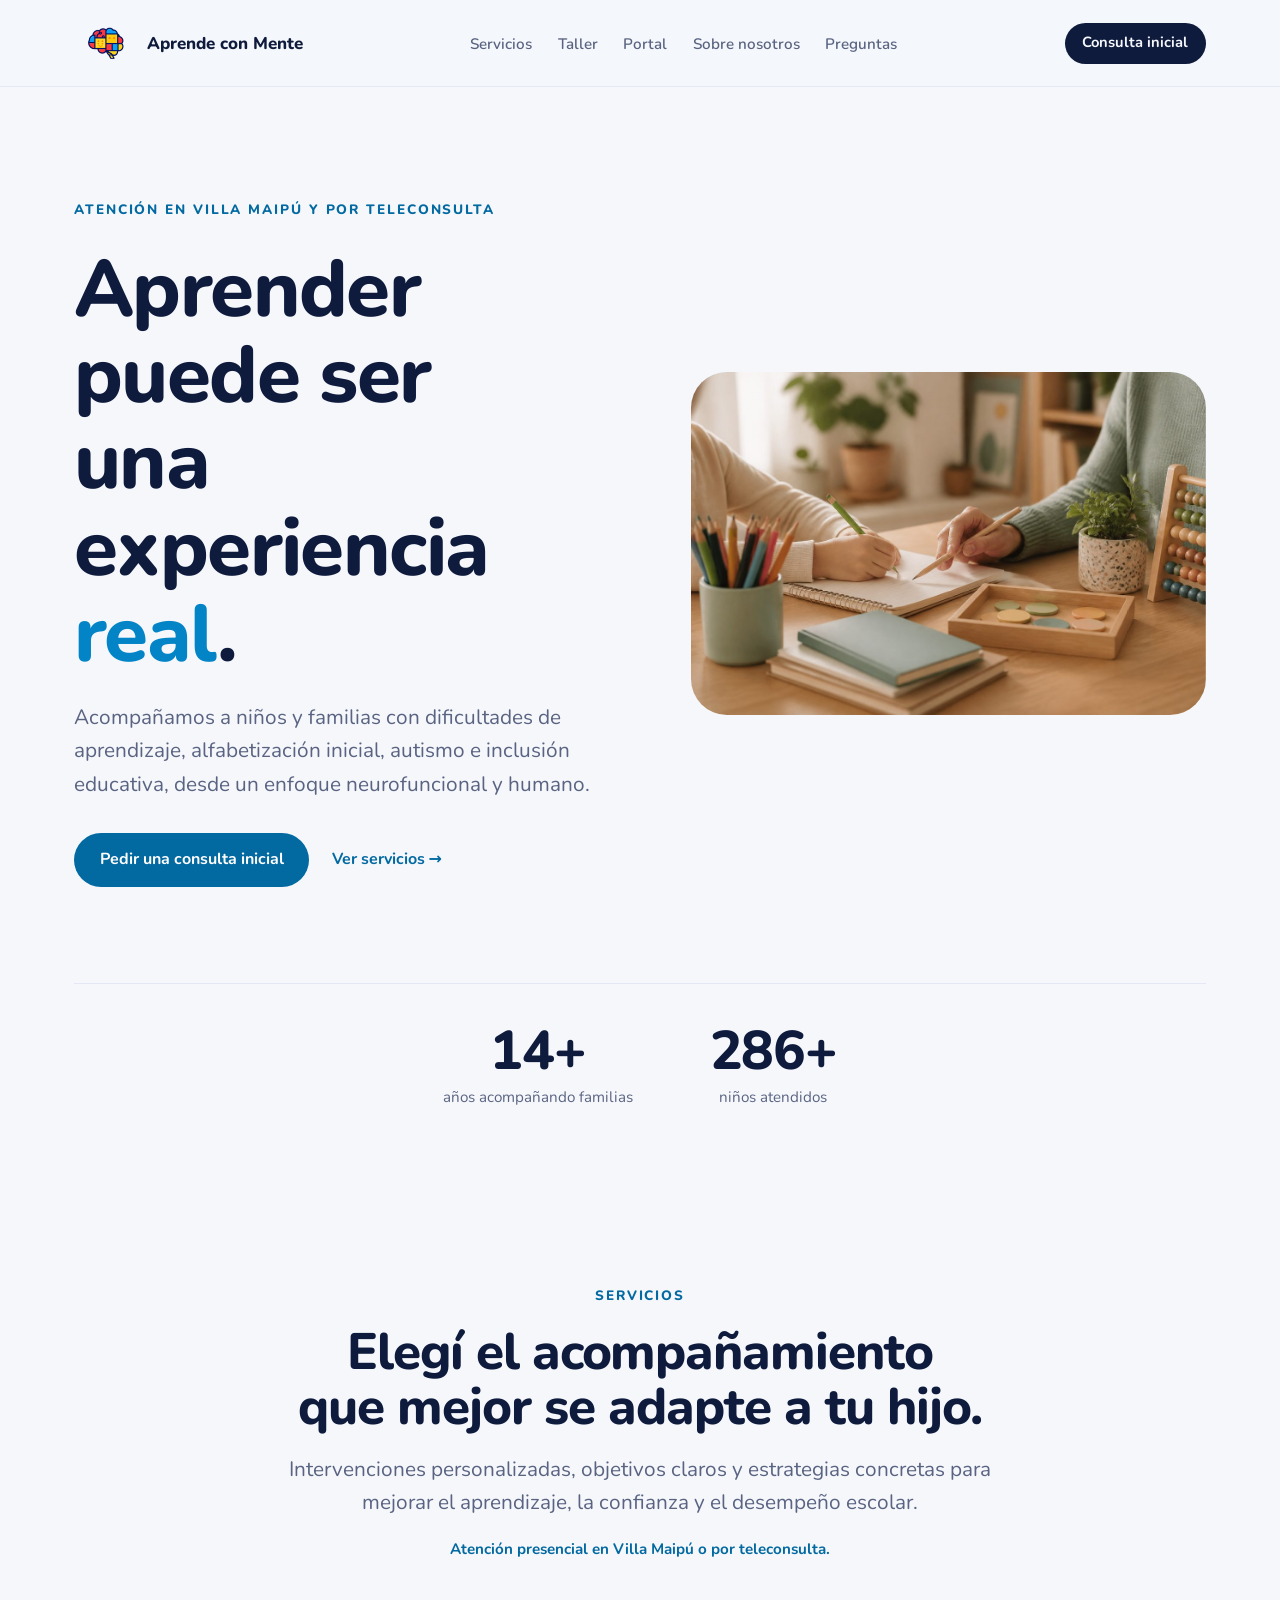
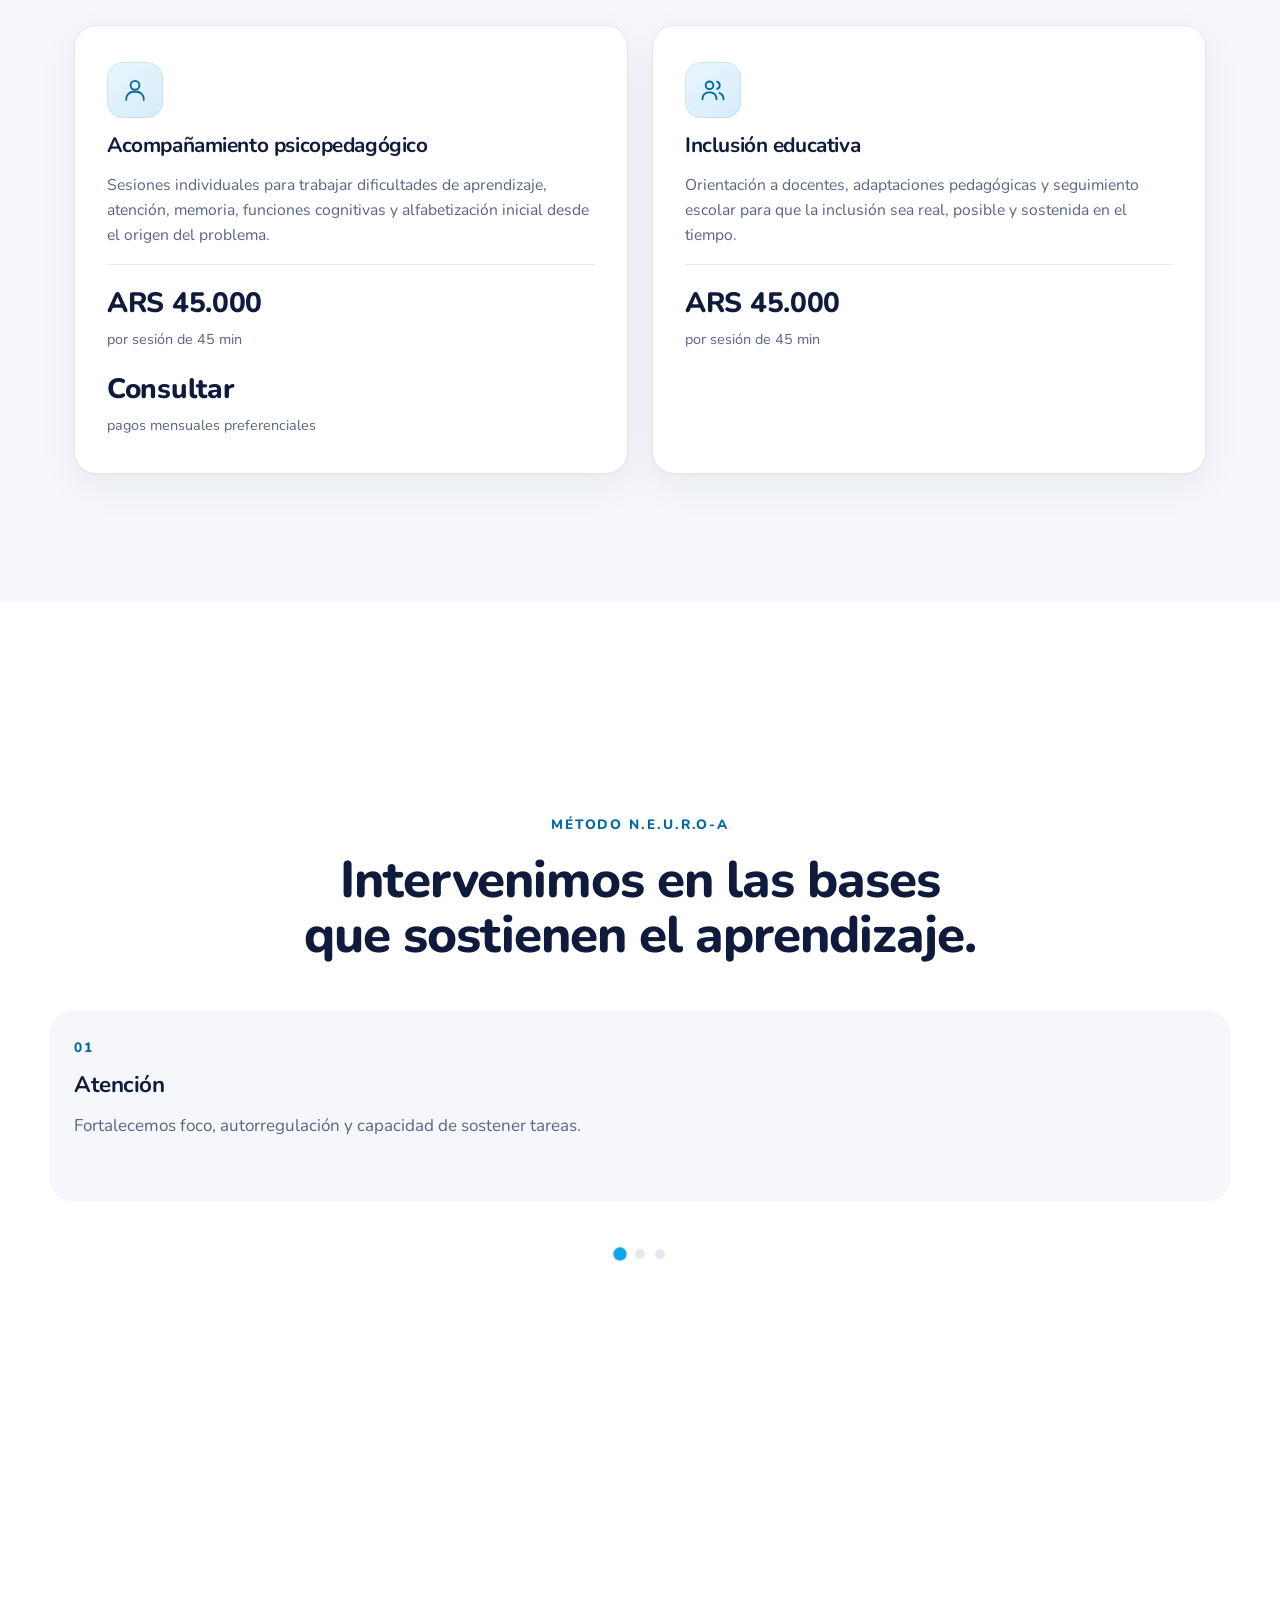
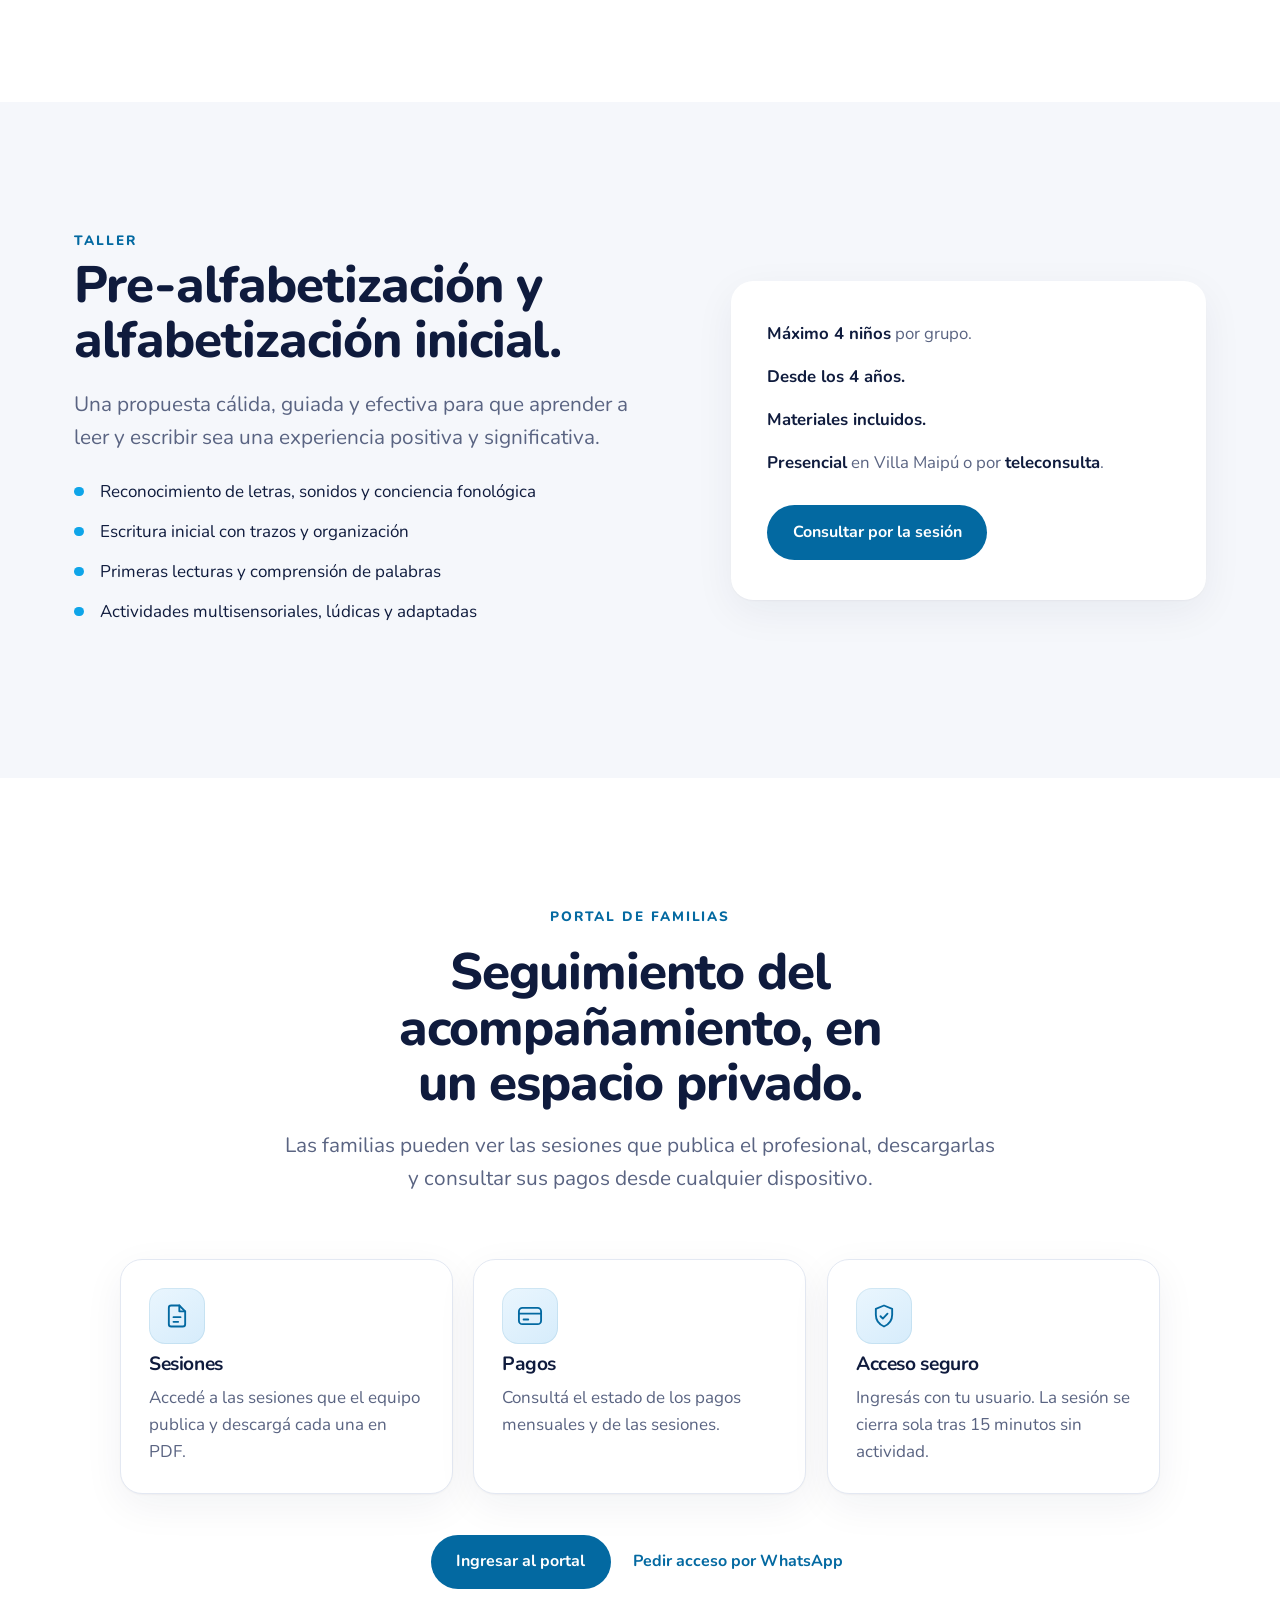
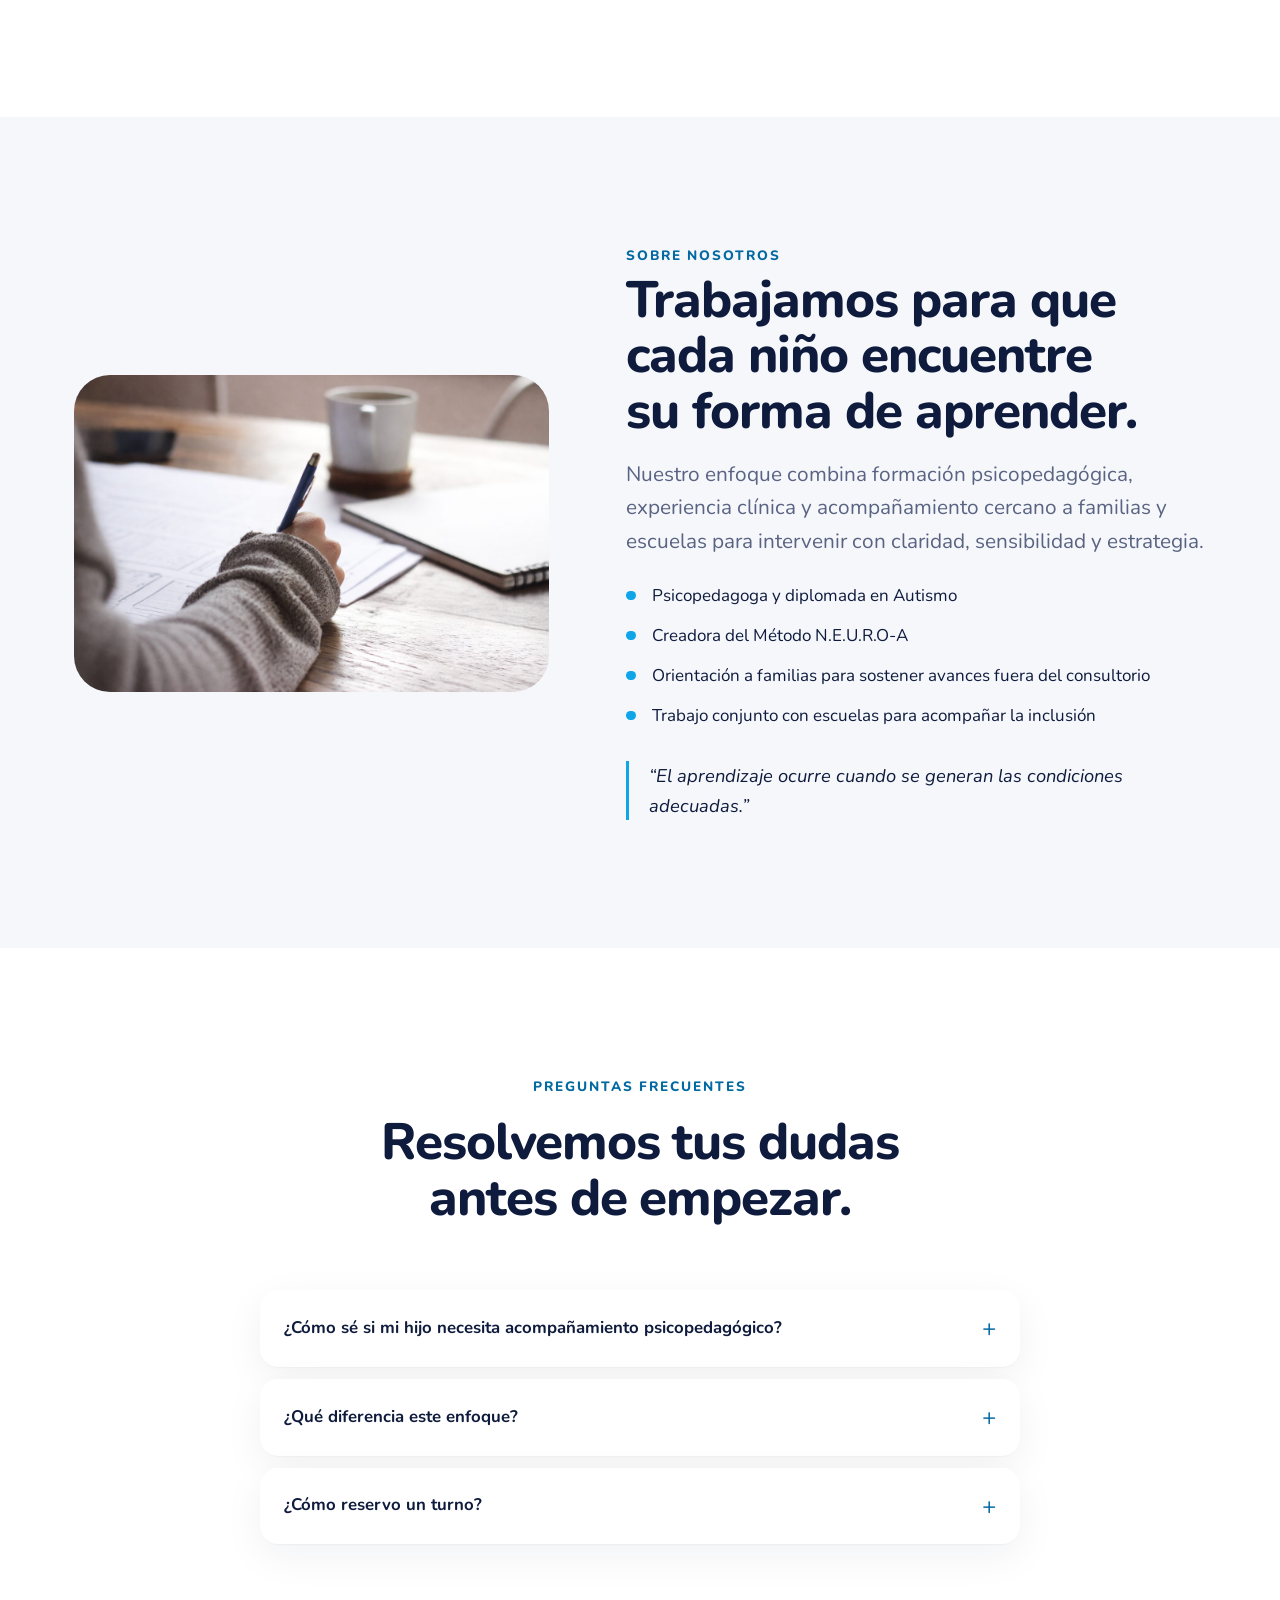
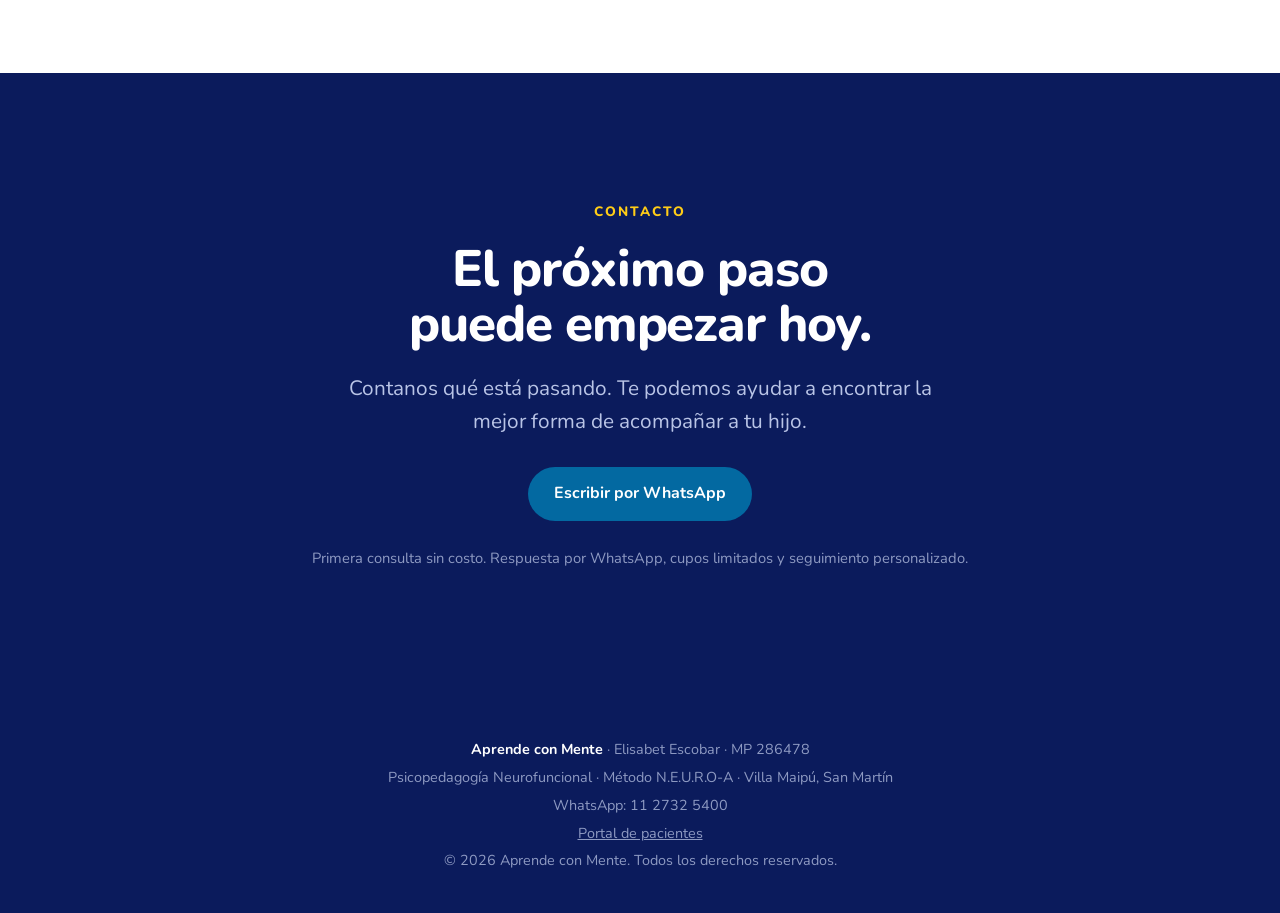
==== index.html @ ffbb5a0f "Usa imágenes optimizadas" ====
<!doctype html>
<html lang="es">
<head>
  <meta charset="utf-8">
  <meta name="viewport" content="width=device-width, initial-scale=1">
  <title>Aprende con Mente | Psicopedagogía Neurofuncional en San Martín</title>
  <meta name="description" content="Acompañamiento psicopedagógico para niños y familias: aprendizaje, alfabetización inicial, autismo e inclusión educativa. Villa Maipú, San Martín.">
  <meta name="theme-color" content="#F5F7FB">
  <meta property="og:type" content="website">
  <meta property="og:title" content="Aprende con Mente | Psicopedagogía Neurofuncional">
  <meta property="og:description" content="Acompañamos a niños y familias con dificultades de aprendizaje, alfabetización inicial, autismo e inclusión educativa. Villa Maipú, San Martín.">
  <meta property="og:locale" content="es_AR">
  <script type="application/ld+json">
  {
    "@context": "https://schema.org",
    "@type": "ProfessionalService",
    "name": "Aprende con Mente",
    "description": "Psicopedagogía neurofuncional: acompañamiento en aprendizaje, alfabetización inicial, autismo e inclusión educativa.",
    "telephone": "+54 11 2732 5400",
    "address": { "@type": "PostalAddress", "addressLocality": "Villa Maipú", "addressRegion": "San Martín", "addressCountry": "AR" },
    "areaServed": "San Martín, Buenos Aires",
    "availableLanguage": "es"
  }
  </script>
  <link rel="preconnect" href="https://fonts.googleapis.com">
  <link rel="preconnect" href="https://fonts.gstatic.com" crossorigin>
  <link rel="stylesheet" href="https://fonts.googleapis.com/css2?family=Nunito:wght@400;600;700;800&display=swap">
  <script>document.documentElement.classList.add("js");</script>
  <link rel="stylesheet" href="assets/styles.css">
</head>
<body>

  <a class="skip-link" href="#contenido">Ir al contenido</a>

  <header class="site-header" id="cabecera">
    <nav class="nav" aria-label="Principal">
      <a class="brand" href="#inicio">
        <img src="images/logo.png" alt="" width="32" height="32">
        <span>Aprende con Mente</span>
      </a>
      <button class="menu-toggle" type="button" aria-expanded="false" aria-controls="menu-principal"><span class="sr-only">Abrir menú</span><span class="bars" aria-hidden="true"></span></button>
      <ul class="nav-links" id="menu-principal">
        <li><a href="#servicios">Servicios</a></li>
        <li><a href="#taller">Taller</a></li>
        <li><a href="#portal">Portal</a></li>
        <li><a href="#sobre-nosotros">Sobre nosotros</a></li>
        <li><a href="#preguntas">Preguntas</a></li>
      </ul>
      <a class="btn btn-small" href="https://wa.me/5491127325400?text=Hola%20Elisabet%2C%20quiero%20reservar%20una%20consulta%20inicial">Consulta inicial</a>
    </nav>
  </header>

  <main id="contenido">

    <!-- 1. Inicio -->
    <section id="inicio" class="chapter chapter-hero">
      <div class="hero-inner reveal">
        <p class="eyebrow">Atención en Villa Maipú y por teleconsulta</p>
        <h1><span class="w">Aprender</span> <span class="w">puede</span> <span class="w">ser</span><br><span class="w">una</span> <span class="w">experiencia</span> <span class="w accent">real</span>.</h1>
        <p class="lead">Acompañamos a niños y familias con dificultades de aprendizaje, alfabetización inicial, autismo e inclusión educativa, desde un enfoque neurofuncional y humano.</p>
        <div class="actions">
          <a class="btn btn-primary" href="https://wa.me/5491127325400?text=Hola%20Elisabet%2C%20quiero%20reservar%20una%20consulta%20inicial">Pedir una consulta inicial</a>
          <a class="btn btn-link" href="#servicios">Ver servicios →</a>
        </div>
      </div>
      <figure class="hero-figure reveal" data-parallax="0.08">
        <img src="images/hero-aprendizaje-profesional.jpg" alt="Elisabet Escobar, psicopedagoga neurofuncional" width="640" height="640">
      </figure>
      <ul class="stats reveal" aria-label="Experiencia">
        <li><strong data-count="15" data-suffix="+">15+</strong><span>años acompañando familias</span></li>
        <li><strong data-count="300" data-suffix="+">300+</strong><span>niños atendidos</span></li>
      </ul>
    </section>

    <!-- 2. Servicios -->
    <section id="servicios" class="chapter">
      <header class="chapter-head reveal">
        <p class="eyebrow">Servicios</p>
        <h2>Elegí el acompañamiento que mejor se adapte a tu hijo.</h2>
        <p class="lead">Intervenciones personalizadas, objetivos claros y estrategias concretas para mejorar el aprendizaje, la confianza y el desempeño escolar.</p>
        <p class="modalidad">Atención presencial en Villa Maipú o por teleconsulta.</p>
      </header>
      <div id="lista-servicios" class="services" aria-live="polite">
        <!-- Se completa desde assets/pricing.json -->
      </div>
    </section>

    <!-- 3. Método: tres capítulos -->
    <section id="metodo" class="metodo">
      <div class="metodo-track">
      <div class="metodo-sticky">
      <header class="chapter-head reveal">
        <p class="eyebrow">Método N.E.U.R.O-A</p>
        <h2>Intervenimos en las bases que sostienen el aprendizaje.</h2>
      </header>
      <div class="pillars">
        <article class="pillar">
          <span class="pillar-num">01</span>
          <h3>Atención</h3>
          <p>Fortalecemos foco, autorregulación y capacidad de sostener tareas.</p>
        </article>
        <article class="pillar">
          <span class="pillar-num">02</span>
          <h3>Memoria</h3>
          <p>Trabajamos retención, evocación y estrategias para aprender mejor.</p>
        </article>
        <article class="pillar">
          <span class="pillar-num">03</span>
          <h3>Funciones del aprendizaje</h3>
          <p>Intervenimos en las bases cognitivas que sostienen avances duraderos.</p>
        </article>
      </div>
        <div class="metodo-dots" aria-hidden="true"><span></span><span></span><span></span></div>
      </div>
      </div>
    </section>

    <!-- 4. Taller -->
    <section id="taller" class="chapter">
      <div class="split">
        <div class="reveal">
          <p class="eyebrow">Taller</p>
          <h2>Pre-alfabetización y alfabetización inicial.</h2>
          <p class="lead">Una propuesta cálida, guiada y efectiva para que aprender a leer y escribir sea una experiencia positiva y significativa.</p>
          <ul class="checklist">
            <li>Reconocimiento de letras, sonidos y conciencia fonológica</li>
            <li>Escritura inicial con trazos y organización</li>
            <li>Primeras lecturas y comprensión de palabras</li>
            <li>Actividades multisensoriales, lúdicas y adaptadas</li>
          </ul>
        </div>
        <aside class="facts reveal" aria-label="Datos del taller">
          <p><strong>Máximo 4 niños</strong> por grupo.</p>
          <p><strong>Desde los 4 años.</strong></p>
          <p><strong>Materiales incluidos.</strong></p>
          <p><strong>Presencial</strong> en Villa Maipú o por <strong>teleconsulta</strong>.</p>
          <a class="btn btn-primary" href="https://wa.me/5491127325400?text=Hola%20Elisabet%2C%20quiero%20informaci%C3%B3n%20sobre%20el%20taller%20de%20alfabetizaci%C3%B3n">Consultar por la sesión</a>
        </aside>
      </div>
    </section>

    <!-- 4b. Portal de familias -->
    <section id="portal" class="chapter chapter-tinted">
      <header class="chapter-head reveal">
        <p class="eyebrow">Portal de familias</p>
        <h2>Seguimiento del acompañamiento, en un espacio privado.</h2>
        <p class="lead">Las familias pueden ver las sesiones que publica el profesional, descargarlas y consultar sus pagos desde cualquier dispositivo.</p>
      </header>
      <div class="portal-grid">
        <article class="portal-card reveal">
          <span class="icon-tile" aria-hidden="true"><svg viewBox="0 0 24 24" fill="none" stroke="currentColor" stroke-width="1.6" stroke-linecap="round" stroke-linejoin="round"><path d="M14 3H7a2 2 0 0 0-2 2v14a2 2 0 0 0 2 2h10a2 2 0 0 0 2-2V8z"/><path d="M14 3v5h5"/><path d="M9 13h6M9 17h4"/></svg></span>
          <h3>Sesiones</h3>
          <p>Accedé a las sesiones que el equipo publica y descargá cada una en PDF.</p>
        </article>
        <article class="portal-card reveal">
          <span class="icon-tile" aria-hidden="true"><svg viewBox="0 0 24 24" fill="none" stroke="currentColor" stroke-width="1.6" stroke-linecap="round" stroke-linejoin="round"><rect x="2.5" y="5" width="19" height="14" rx="3"/><path d="M2.5 10h19"/><path d="M6.5 15h4"/></svg></span>
          <h3>Pagos</h3>
          <p>Consultá el estado de los pagos mensuales y de las sesiones.</p>
        </article>
        <article class="portal-card reveal">
          <span class="icon-tile" aria-hidden="true"><svg viewBox="0 0 24 24" fill="none" stroke="currentColor" stroke-width="1.6" stroke-linecap="round" stroke-linejoin="round"><path d="M12 3l7 2.8V11c0 4.6-3 8.3-7 10-4-1.7-7-5.4-7-10V5.8z"/><path d="M9 12.2l2 2 4-4.2"/></svg></span>
          <h3>Acceso seguro</h3>
          <p>Ingresás con tu usuario. La sesión se cierra sola tras 15 minutos sin actividad.</p>
        </article>
      </div>
      <div class="portal-actions reveal">
        <a class="btn btn-primary" href="https://portalsgt.com.ar" target="_blank" rel="noopener">Ingresar al portal</a>
        <a class="btn btn-link" href="https://wa.me/5491127325400?text=Hola%20Elisabet%2C%20quiero%20pedir%20acceso%20al%20portal">Pedir acceso por WhatsApp</a>
      </div>
    </section>

    <!-- 5. Sobre mí -->
    <section id="sobre-nosotros" class="chapter">
      <div class="split split-reverse">
        <figure class="reveal">
          <img src="images/manoconlapiz.jpg" alt="Manos de niño escribiendo con lápiz" width="640" height="640" loading="lazy">
        </figure>
        <div class="reveal">
          <p class="eyebrow">Sobre nosotros</p>
          <h2>Trabajamos para que cada niño encuentre su forma de aprender.</h2>
          <p class="lead">Nuestro enfoque combina formación psicopedagógica, experiencia clínica y acompañamiento cercano a familias y escuelas para intervenir con claridad, sensibilidad y estrategia.</p>
          <ul class="checklist">
            <li>Psicopedagoga y diplomada en Autismo</li>
            <li>Creadora del Método N.E.U.R.O-A</li>
            <li>Orientación a familias para sostener avances fuera del consultorio</li>
            <li>Trabajo conjunto con escuelas para acompañar la inclusión</li>
          </ul>
          <blockquote>“El aprendizaje ocurre cuando se generan las condiciones adecuadas.”</blockquote>
        </div>
      </div>
    </section>

    <!-- 6. Preguntas -->
    <section id="preguntas" class="chapter chapter-tinted">
      <header class="chapter-head reveal">
        <p class="eyebrow">Preguntas frecuentes</p>
        <h2>Resolvemos tus dudas antes de empezar.</h2>
      </header>
      <div class="faq reveal">
        <details>
          <summary>¿Cómo sé si mi hijo necesita acompañamiento psicopedagógico?</summary>
          <p>Si notás frustración, bajo rendimiento, rechazo escolar, dificultades para leer, escribir, concentrarse o sostener consignas, una consulta puede orientarte.</p>
        </details>
        <details>
          <summary>¿Qué diferencia este enfoque?</summary>
          <p>Se interviene sobre las funciones que sostienen el aprendizaje, para lograr avances reales y no solo respuestas momentáneas.</p>
        </details>
        <details>
          <summary>¿Cómo reservo un turno?</summary>
          <p>Escribinos por WhatsApp y te contamos los próximos pasos según disponibilidad.</p>
        </details>
      </div>
    </section>

    <!-- 7. Contacto (sección oscura) -->
    <section id="contacto" class="chapter chapter-dark">
      <div class="contact reveal">
        <p class="eyebrow eyebrow-light">Contacto</p>
        <h2>El próximo paso puede empezar hoy.</h2>
        <p class="lead">Contanos qué está pasando. Te podemos ayudar a encontrar la mejor forma de acompañar a tu hijo.</p>
        <div class="contact-actions">
          <a class="btn btn-primary" href="https://wa.me/5491127325400?text=Hola%20Elisabet%2C%20quiero%20reservar%20una%20consulta%20inicial">Escribir por WhatsApp</a>
        </div>
        <p class="muted-light">Primera consulta sin costo. Respuesta por WhatsApp, cupos limitados y seguimiento personalizado.</p>
      </div>
    </section>

  </main>

  <footer class="site-footer">
    <p><strong>Aprende con Mente</strong> · Elisabet Escobar · MP 286478</p>
    <p>Psicopedagogía Neurofuncional · Método N.E.U.R.O-A · Villa Maipú, San Martín</p>
    <p>WhatsApp: 11 2732 5400</p>
    <p><a href="https://portalsgt.com.ar" target="_blank" rel="noopener">Portal de pacientes</a></p>
    <p>© 2026 Aprende con Mente. Todos los derechos reservados.</p>
  </footer>

  <script src="assets/main.js" defer></script>
</body>
</html>
---- assets/styles.css ----
/* Aprende con Mente
   Base neutra y aire generoso. Los colores del logo aparecen como acentos.
   Movimiento: revelado al hacer scroll, desactivable con reducir movimiento. */

:root {
  /* Base */
  --fondo: #F5F7FB;
  --superficie: #FFFFFF;
  --tinta: #0F1B3D;
  --tinta-suave: #5A6482;
  --linea: #E3E8F2;

  /* Acentos (tomados del logo) */
  --celeste: #0EA5E9;
  --celeste-oscuro: #0369A1;
  --rojo: #FF3B45;
  --amarillo: #FFCC17;
  --marino: #0B1B5C;

  --radio: 22px;
  --sombra: 0 1px 2px rgba(15, 27, 61, .04), 0 12px 40px rgba(15, 27, 61, .06);
  color-scheme: light;
}

@media (prefers-color-scheme: dark) {
  :root:not([data-theme="light"]) {
    --fondo: #0A1230;
    --superficie: #111B3D;
    --tinta: #F3F6FD;
    --tinta-suave: #AEB8D6;
    --linea: #22305C;
    --sombra: none;
    color-scheme: dark;
  }
}

*, *::before, *::after { box-sizing: border-box; }
html { scroll-behavior: smooth; -webkit-text-size-adjust: 100%; }

body {
  margin: 0;
  background: var(--fondo);
  color: var(--tinta);
  font-family: "Nunito", "Segoe UI", system-ui, -apple-system, sans-serif;
  font-size: 17px;
  line-height: 1.6;
  -webkit-font-smoothing: antialiased;
}

img { max-width: 100%; height: auto; display: block; }
h1, h2, h3 { color: var(--tinta); line-height: 1.08; letter-spacing: -.02em; text-wrap: balance; margin: 0; }
h1 { font-size: clamp(2.6rem, 6.5vw, 5rem); font-weight: 800; }
h2 { font-size: clamp(2rem, 4.2vw, 3.2rem); font-weight: 800; }
h3 { font-size: 1.4rem; font-weight: 700; }
p { margin: 0; }
a { color: inherit; }

:focus-visible {
  outline: 3px solid var(--celeste);
  outline-offset: 4px;
  border-radius: 8px;
}

.skip-link {
  position: absolute; left: -999px; top: 0;
  background: var(--amarillo); color: var(--marino);
  padding: .5rem 1rem; z-index: 100;
}
.skip-link:focus { left: 1rem; top: 1rem; }

/* Capítulos: cada sección ocupa su bloque con aire */
.chapter {
  padding: clamp(5rem, 12vw, 8rem) 1.5rem;
  max-width: 1180px;
  margin: 0 auto;
}
.chapter-tinted {
  max-width: none;
  background: var(--superficie);
}
.chapter-tinted > * { max-width: 1180px; margin-left: auto; margin-right: auto; }
.chapter-dark {
  max-width: none;
  background: var(--marino);
  padding: 0;
}

.chapter-head {
  max-width: 760px;
  margin: 0 auto 4rem;
  text-align: center;
  display: flex; flex-direction: column; align-items: center; gap: 1.1rem;
}
.chapter-head .lead { max-width: 60ch; }

.eyebrow {
  font-size: .85rem;
  font-weight: 800;
  letter-spacing: .14em;
  text-transform: uppercase;
  color: var(--celeste-oscuro);
}
.eyebrow-light { color: var(--amarillo); }

.lead {
  font-size: clamp(1.1rem, 1.8vw, 1.3rem);
  color: var(--tinta-suave);
  max-width: 52ch;
}
.accent { color: #0284C7; }
.modalidad { font-size: .95rem; font-weight: 700; color: var(--celeste-oscuro); }

/* Header */
.site-header {
  position: sticky; top: 0; z-index: 50;
  background: color-mix(in srgb, var(--fondo) 82%, transparent);
  backdrop-filter: saturate(180%) blur(16px);
  -webkit-backdrop-filter: saturate(180%) blur(16px);
  border-bottom: 1px solid var(--linea);
}
.nav {
  max-width: 1180px; margin: 0 auto;
  padding: .7rem 1.5rem;
  display: flex; align-items: center; justify-content: space-between; gap: 1.5rem;
}
.brand { display: flex; align-items: center; gap: .55rem; text-decoration: none; font-weight: 800; color: var(--tinta); }
.brand img { width: 64px; height: 64px; flex-shrink: 0; object-fit: contain; }
.nav-links { list-style: none; display: flex; gap: 1.6rem; margin: 0; padding: 0; flex-wrap: wrap; }
.nav-links a { text-decoration: none; font-size: .95rem; font-weight: 600; color: var(--tinta-suave); transition: color .2s ease; }
.nav-links a:hover { color: var(--tinta); }

/* Botones */
.btn {
  display: inline-flex; align-items: center; justify-content: center;
  padding: .9rem 1.6rem;
  border-radius: 999px;
  font-weight: 700; font-size: 1rem;
  text-decoration: none;
  border: 0;
  transition: transform .25s ease, background-color .25s ease, color .25s ease;
  cursor: pointer;
}
.btn:hover { transform: translateY(-2px); }
.btn:active { transform: translateY(0); }
.btn-primary { background: var(--celeste-oscuro); color: #fff; }
.btn-primary:hover { background: #075985; }
.btn-small { padding: .55rem 1.1rem; font-size: .92rem; background: var(--tinta); color: var(--fondo); }
.btn-link { background: none; color: var(--celeste-oscuro); padding: .9rem .4rem; }
.btn-link:hover { color: var(--tinta); }
.btn-outline { background: transparent; color: #fff; border: 1.5px solid rgba(255,255,255,.5); }
.btn-outline:hover { background: rgba(255,255,255,.08); }

/* Hero */
.chapter-hero {
  display: grid;
  grid-template-columns: 1.05fr .95fr;
  gap: 3rem;
  align-items: center;
  padding-top: clamp(4rem, 9vw, 7rem);
  padding-bottom: 3rem;
}
.hero-inner { display: flex; flex-direction: column; gap: 1.4rem; }
.hero-inner h1 { margin-top: .2rem; }
.hero-inner .lead { max-width: 46ch; }
.actions { display: flex; flex-wrap: wrap; gap: 1rem; align-items: center; margin-top: .6rem; }
.hero-figure {
  margin: 0;
  border-radius: 36px;
  overflow: hidden;
  background: linear-gradient(160deg, #E6F4FD, #FFFFFF);
}
.hero-figure img { width: 100%; height: auto; will-change: transform; }

.stats {
  grid-column: 1 / -1;
  list-style: none;
  display: flex; justify-content: center; gap: clamp(2rem, 6vw, 5rem);
  margin: 3rem 0 0; padding: 2.5rem 0 0;
  border-top: 1px solid var(--linea);
  flex-wrap: wrap;
}
.stats li { display: flex; flex-direction: column; align-items: center; text-align: center; }
.stats strong { font-size: clamp(2.4rem, 5vw, 3.4rem); font-weight: 800; color: var(--tinta); line-height: 1; letter-spacing: -.02em; }
.stats span { color: var(--tinta-suave); font-size: .95rem; margin-top: .4rem; }

/* Servicios */
.services {
  display: grid;
  grid-template-columns: repeat(auto-fit, minmax(290px, 1fr));
  gap: 1.5rem;
}
.card {
  background: var(--superficie);
  border-radius: var(--radio);
  box-shadow: var(--sombra);
  padding: 2.25rem 2rem;
  display: flex; flex-direction: column; gap: 1rem;
  transition: transform .4s ease, box-shadow .4s ease;
}
.card:hover { transform: translateY(-4px); }
.card-icon { font-size: 2rem; line-height: 1; }
.card h3 { font-size: 1.3rem; }
.card > p { color: var(--tinta-suave); font-size: .98rem; }
.price { display: flex; flex-direction: column; gap: .15rem; padding-top: 1rem; border-top: 1px solid var(--linea); }
.price-main { font-size: 1.75rem; font-weight: 800; color: var(--tinta); letter-spacing: -.01em; }
.price-detail { font-size: .9rem; color: var(--tinta-suave); }
.price-plan { border-top: none; padding-top: 0; }
.card-highlight { background: linear-gradient(180deg, #EAF6FE 0%, var(--superficie) 60%); }
.badge {
  align-self: flex-start;
  background: var(--amarillo);
  color: var(--marino);
  border-radius: 999px;
  padding: .15rem .75rem;
  font-size: .75rem;
  font-weight: 800;
  margin-bottom: .2rem;
}
.card .btn { margin-top: auto; align-self: flex-start; }
.card .btn-ghost { background: var(--fondo); color: var(--tinta); }
.card .btn-ghost:hover { background: var(--linea); }

/* Método: pilares */
.pillars {
  display: grid;
  grid-template-columns: repeat(auto-fit, minmax(260px, 1fr));
  gap: 1.5rem;
}
.pillar {
  background: var(--fondo);
  border-radius: var(--radio);
  padding: 1.6rem 1.5rem;
  display: flex; flex-direction: column; gap: .9rem;
}
.pillar p { color: var(--tinta-suave); }
.pillar-num {
  font-size: .85rem; font-weight: 800; letter-spacing: .12em;
  color: var(--celeste-oscuro);
}

/* Dos columnas: taller y sobre mí */
.split {
  display: grid;
  grid-template-columns: 1.1fr .9fr;
  gap: clamp(2.5rem, 6vw, 5rem);
  align-items: center;
}
.split-reverse { grid-template-columns: .9fr 1.1fr; }
.split-reverse figure { order: 0; }
.split h2 { margin: .4rem 0 1.2rem; }
.split .lead { margin-bottom: 1.5rem; }
.split figure { margin: 0; border-radius: 36px; overflow: hidden; background: var(--superficie); }
.split figure img { width: 100%; height: auto; }

.checklist { list-style: none; padding: 0; margin: 0 0 1.5rem; display: grid; gap: .8rem; }
.checklist li {
  position: relative; padding-left: 1.6rem; color: var(--tinta);
}
.checklist li::before {
  content: ""; position: absolute; left: 0; top: .55rem;
  width: .6rem; height: .6rem; border-radius: 50%;
  background: var(--celeste);
}

.facts {
  background: var(--superficie);
  border-radius: var(--radio);
  box-shadow: var(--sombra);
  padding: 2.5rem 2.25rem;
  display: flex; flex-direction: column; gap: 1rem;
  color: var(--tinta-suave);
}
.facts p { font-size: 1.05rem; }
.facts strong { color: var(--tinta); }
.facts .btn { align-self: flex-start; margin-top: .8rem; }

blockquote {
  margin: 2rem 0 0;
  padding-left: 1.25rem;
  border-left: 3px solid var(--celeste);
  font-size: 1.15rem;
  font-style: italic;
  color: var(--tinta);
}

/* FAQ */
.faq { max-width: 760px; margin: 0 auto; display: flex; flex-direction: column; gap: .75rem; }
details {
  background: var(--superficie);
  border-radius: 18px;
  padding: 1.2rem 1.5rem;
  box-shadow: var(--sombra);
  transition: box-shadow .3s ease;
}
summary {
  cursor: pointer; list-style: none;
  font-weight: 700; font-size: 1.05rem; color: var(--tinta);
  display: flex; justify-content: space-between; align-items: center; gap: 1rem;
}
summary::-webkit-details-marker { display: none; }
summary::after {
  content: "+"; font-size: 1.5rem; font-weight: 400; color: var(--celeste-oscuro);
  transition: transform .3s ease;
}
details[open] summary::after { transform: rotate(45deg); }
details p { color: var(--tinta-suave); margin-top: .9rem; padding-right: 2rem; }

/* Contacto */
.contact {
  max-width: 860px;
  margin: 0 auto;
  padding: clamp(5rem, 12vw, 8rem) 1.5rem;
  text-align: center;
  display: flex; flex-direction: column; align-items: center; gap: 1.2rem;
  color: #fff;
}
.contact h2 { color: #fff; }
.contact .lead { color: #B9C4E6; }
.contact-actions { display: flex; flex-wrap: wrap; justify-content: center; gap: 1rem; margin-top: .6rem; }
.muted-light { color: #8E9AC2; font-size: .92rem; margin-top: .4rem; }

/* Las secciones no quedan tapadas por el encabezado fijo al navegar por el menú */
section[id] { scroll-margin-top: 72px; }

@media (max-width: 480px) {
  .brand span { display: none; }
}

/* Menú: botón de hamburguesa (solo celular) */
.menu-toggle {
  display: none;
  position: relative;
  width: 44px; height: 44px;
  border: 0; border-radius: 12px;
  background: none; cursor: pointer;
  flex-shrink: 0;
}
.menu-toggle .bars,
.menu-toggle .bars::before,
.menu-toggle .bars::after {
  position: absolute; left: 11px;
  width: 22px; height: 2px;
  background: var(--tinta); border-radius: 2px;
  transition: transform .3s ease, background-color .3s ease, top .3s ease;
  content: "";
}
.menu-toggle .bars { top: 21px; }
.menu-toggle .bars::before { top: -7px; left: 0; }
.menu-toggle .bars::after { top: 7px; left: 0; }
.menu-toggle[aria-expanded="true"] .bars { background: transparent; }
.menu-toggle[aria-expanded="true"] .bars::before { top: 0; transform: rotate(45deg); }
.menu-toggle[aria-expanded="true"] .bars::after { top: 0; transform: rotate(-45deg); }

/* Título principal: palabras que aparecen una por una */
.anim .hero h1 .w {
  display: inline-block;
  opacity: 0;
  transform: translateY(.35em);
  transition: opacity .8s cubic-bezier(.2,.7,.2,1), transform .8s cubic-bezier(.2,.7,.2,1);
  transition-delay: calc(var(--i, 0) * 80ms);
}
.anim .hero h1.in .w { opacity: 1; transform: none; }

.sr-only {
  position: absolute; width: 1px; height: 1px; overflow: hidden;
  clip: rect(0 0 0 0); white-space: nowrap;
}

/* Método: versión simple (celular, sin JavaScript o con reducir movimiento) */
.metodo {
  background: var(--superficie);
  padding: clamp(5rem, 12vw, 8rem) 1.5rem;
}
.metodo-track { max-width: 1180px; margin: 0 auto; }
.metodo-dots { display: none; }

/* Método: versión con scroll (computadora con JavaScript y movimiento permitido) */
@media (min-width: 901px) and (prefers-reduced-motion: no-preference) {
  .anim .metodo { padding: 0 1.5rem; }
  .anim .metodo-track { height: 300vh; position: relative; }
  .anim .metodo-sticky {
    position: sticky; top: 0;
    height: 100vh;
    max-width: 1180px; margin: 0 auto;
    display: flex; flex-direction: column; justify-content: center;
    gap: 3rem;
    padding: 0 0 2rem;
  }
  .anim .metodo-sticky .chapter-head { margin: 0 auto; }
  .anim .pillars { display: block; position: relative; height: 190px; margin: 0; }
  .anim .pillar {
    position: absolute; inset: 0;
    opacity: 0;
    transform: translateY(48px) scale(.97);
    pointer-events: none;
    transition: opacity .7s ease, transform .9s cubic-bezier(.2,.7,.2,1);
  }
  .anim .pillar.is-active { opacity: 1; transform: none; pointer-events: auto; }
  .metodo-dots { display: flex; justify-content: center; gap: .6rem; }
  .metodo-dots span {
    width: 10px; height: 10px; border-radius: 50%;
    background: var(--linea);
    transition: background-color .4s ease, transform .4s ease;
  }
  .metodo-dots span.is-active { background: var(--celeste); transform: scale(1.35); }
}

/* Revelado con desenfoque suave (solo con movimiento permitido) */
@media (prefers-reduced-motion: no-preference) {
  .reveal { transition: opacity .9s cubic-bezier(.2,.7,.2,1), transform .9s cubic-bezier(.2,.7,.2,1), filter .9s ease; }
  .anim .reveal:not(.is-visible) { filter: blur(6px); }
  .reveal.is-visible { filter: none; }
}

/* Íconos de tarjetas: pastilla suave con trazo fino */
.icon-tile {
  width: 56px; height: 56px;
  border-radius: 16px;
  display: grid; place-items: center;
  background: linear-gradient(145deg, #EAF6FE, #D6ECFB);
  color: #0369A1;
  box-shadow: inset 0 0 0 1px rgba(3, 105, 161, .10);
  flex-shrink: 0;
}
.icon-tile svg { width: 28px; height: 28px; }
.card, .portal-card { border: 1px solid var(--linea); }
@media (prefers-color-scheme: dark) {
  :root:not([data-theme="light"]) .icon-tile {
    background: linear-gradient(145deg, #15305E, #0F2347);
    color: #7DD3FC;
    box-shadow: inset 0 0 0 1px rgba(125, 211, 252, .14);
  }
}

/* Portal de familias */
.portal-grid {
  display: grid;
  grid-template-columns: repeat(auto-fit, minmax(240px, 1fr));
  gap: 1.25rem;
  max-width: 1040px;
  margin: 0 auto;
}
.portal-card {
  background: var(--superficie);
  border-radius: var(--radio);
  box-shadow: var(--sombra);
  padding: 1.75rem;
  display: flex; flex-direction: column; gap: .6rem;
}
.portal-card h3 { font-size: 1.2rem; }
.portal-card p { color: var(--tinta-suave); }
.portal-actions {
  display: flex; flex-wrap: wrap; justify-content: center; gap: 1rem;
  margin-top: 2.5rem;
}

/* Pie */
.site-footer {
  text-align: center;
  padding: 2.5rem 1.5rem;
  background: var(--marino);
  color: #8E9AC2;
  font-size: .9rem;
}
.site-footer strong { color: #fff; }
.site-footer p + p { margin-top: .3rem; }

/* Movimiento: revelado al hacer scroll.
   Solo se oculta si el JavaScript está activo (clase "js" en <html>),
   así el contenido nunca queda invisible si el script no corre. */
.reveal {
  transition: opacity .9s cubic-bezier(.2,.7,.2,1), transform .9s cubic-bezier(.2,.7,.2,1);
}
.anim .reveal:not(.is-visible) {
  opacity: 0;
  transform: translateY(28px);
}
.reveal.is-visible { opacity: 1; transform: none; }
.reveal[style*="transition-delay"] { will-change: opacity, transform; }

/* Reducir movimiento: todo visible y sin animaciones */
@media (prefers-reduced-motion: reduce) {
  html { scroll-behavior: auto; }
  *, *::before, *::after { transition: none !important; animation: none !important; }
  .reveal, .anim .reveal:not(.is-visible), .anim .hero h1 .w { opacity: 1; transform: none; }
  .card:hover, .btn:hover { transform: none; }
}

/* Responsive */
@media (max-width: 900px) {
  .chapter-hero, .split, .split-reverse { grid-template-columns: 1fr; }
  .chapter-hero { padding-top: 3rem; }
  .hero-figure { order: -1; max-width: 520px; margin: 0 auto; width: 100%; }
  .menu-toggle { display: inline-block; }
  .nav { position: relative; }
  .nav-links {
    display: none;
    position: absolute; top: 100%; left: 0; right: 0;
    flex-direction: column; gap: 0;
    background: var(--superficie);
    border-bottom: 1px solid var(--linea);
    box-shadow: var(--sombra);
    padding: .25rem 1.5rem 1rem;
  }
  .nav-links.is-open { display: flex; }
  .nav-links li { border-bottom: 1px solid var(--linea); }
  .nav-links li:last-child { border-bottom: 0; }
  .nav-links a { display: block; padding: .9rem 0; font-size: 1.05rem; color: var(--tinta); }
  .split-reverse figure { order: -1; }
}
@media (max-width: 560px) {
  body { font-size: 16px; }
  .chapter { padding-left: 1.25rem; padding-right: 1.25rem; }
  .card, .pillar, .facts { padding: 1.75rem 1.5rem; }
  .btn { width: 100%; }
  .actions .btn-link { width: auto; }
  .contact-actions .btn { width: 100%; }
  .nav { padding: .6rem 1.25rem; }
  .brand img { width: 48px; height: 48px; }
}
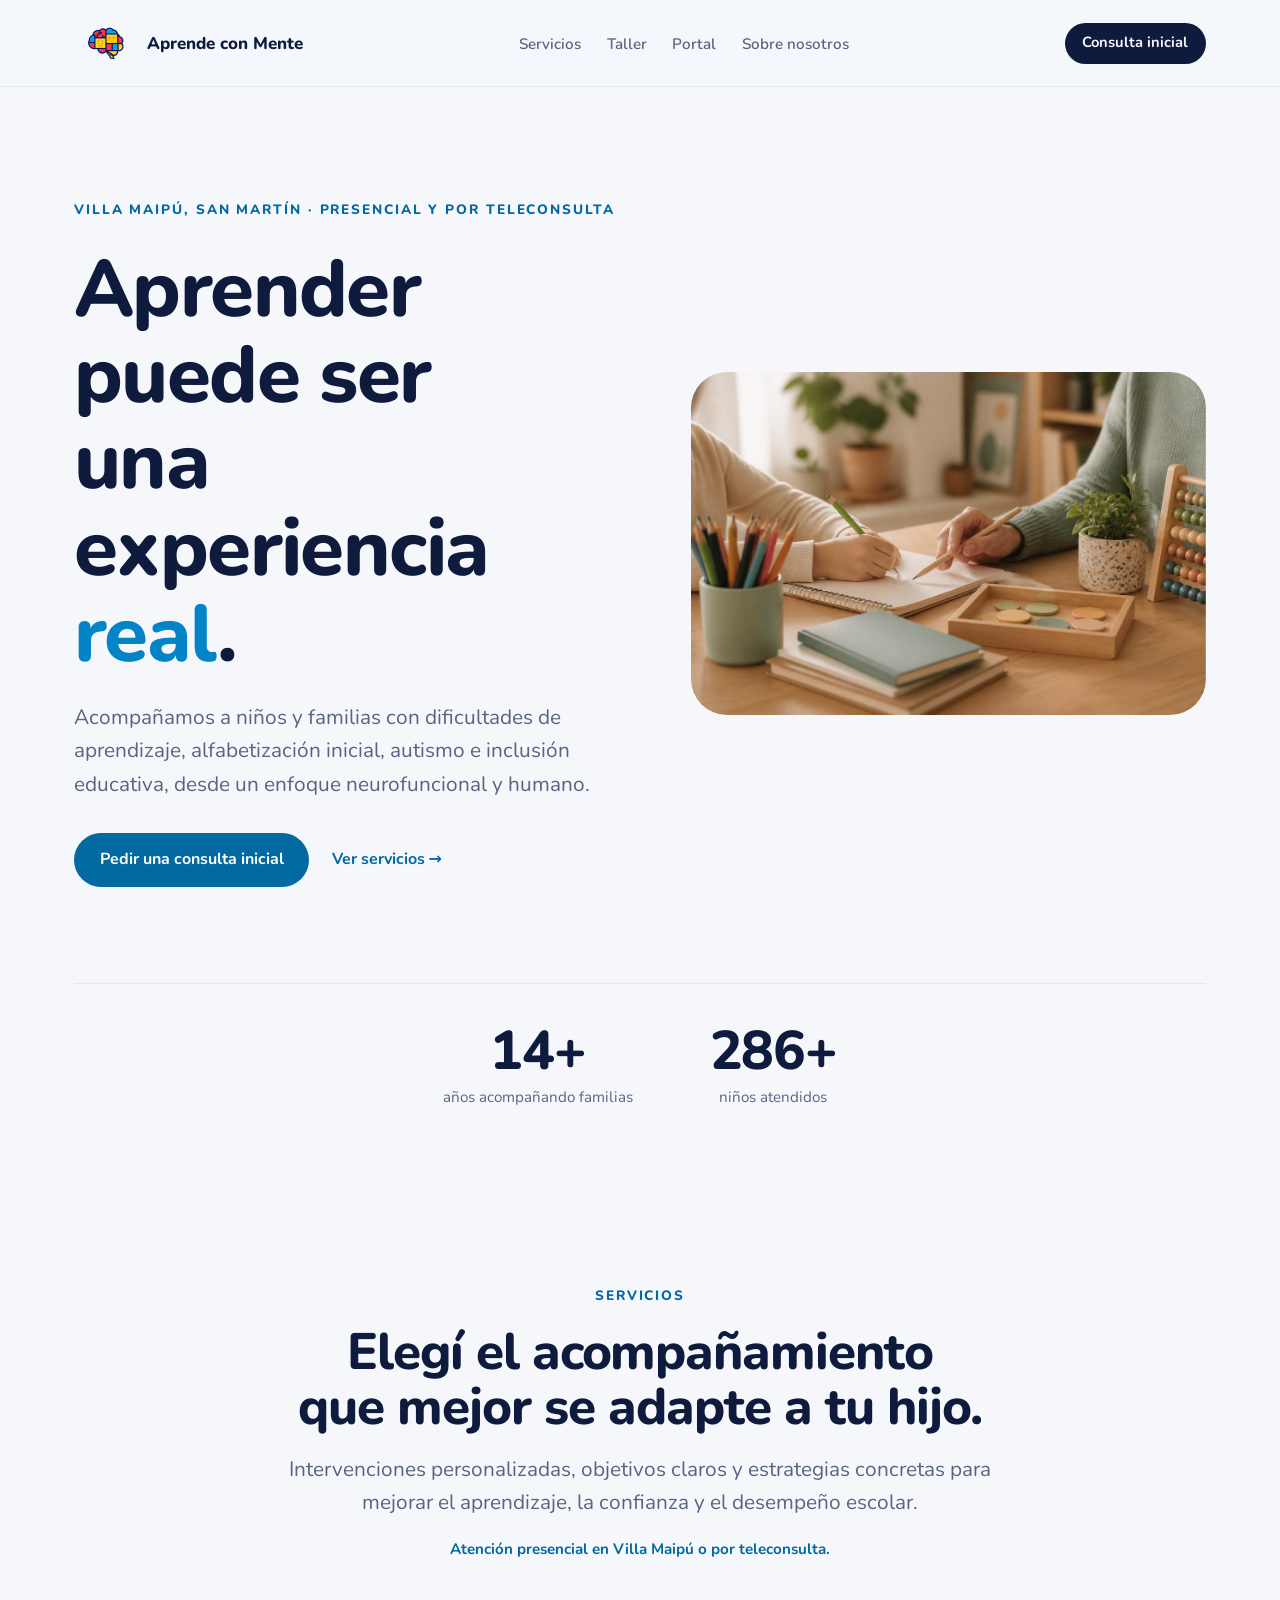
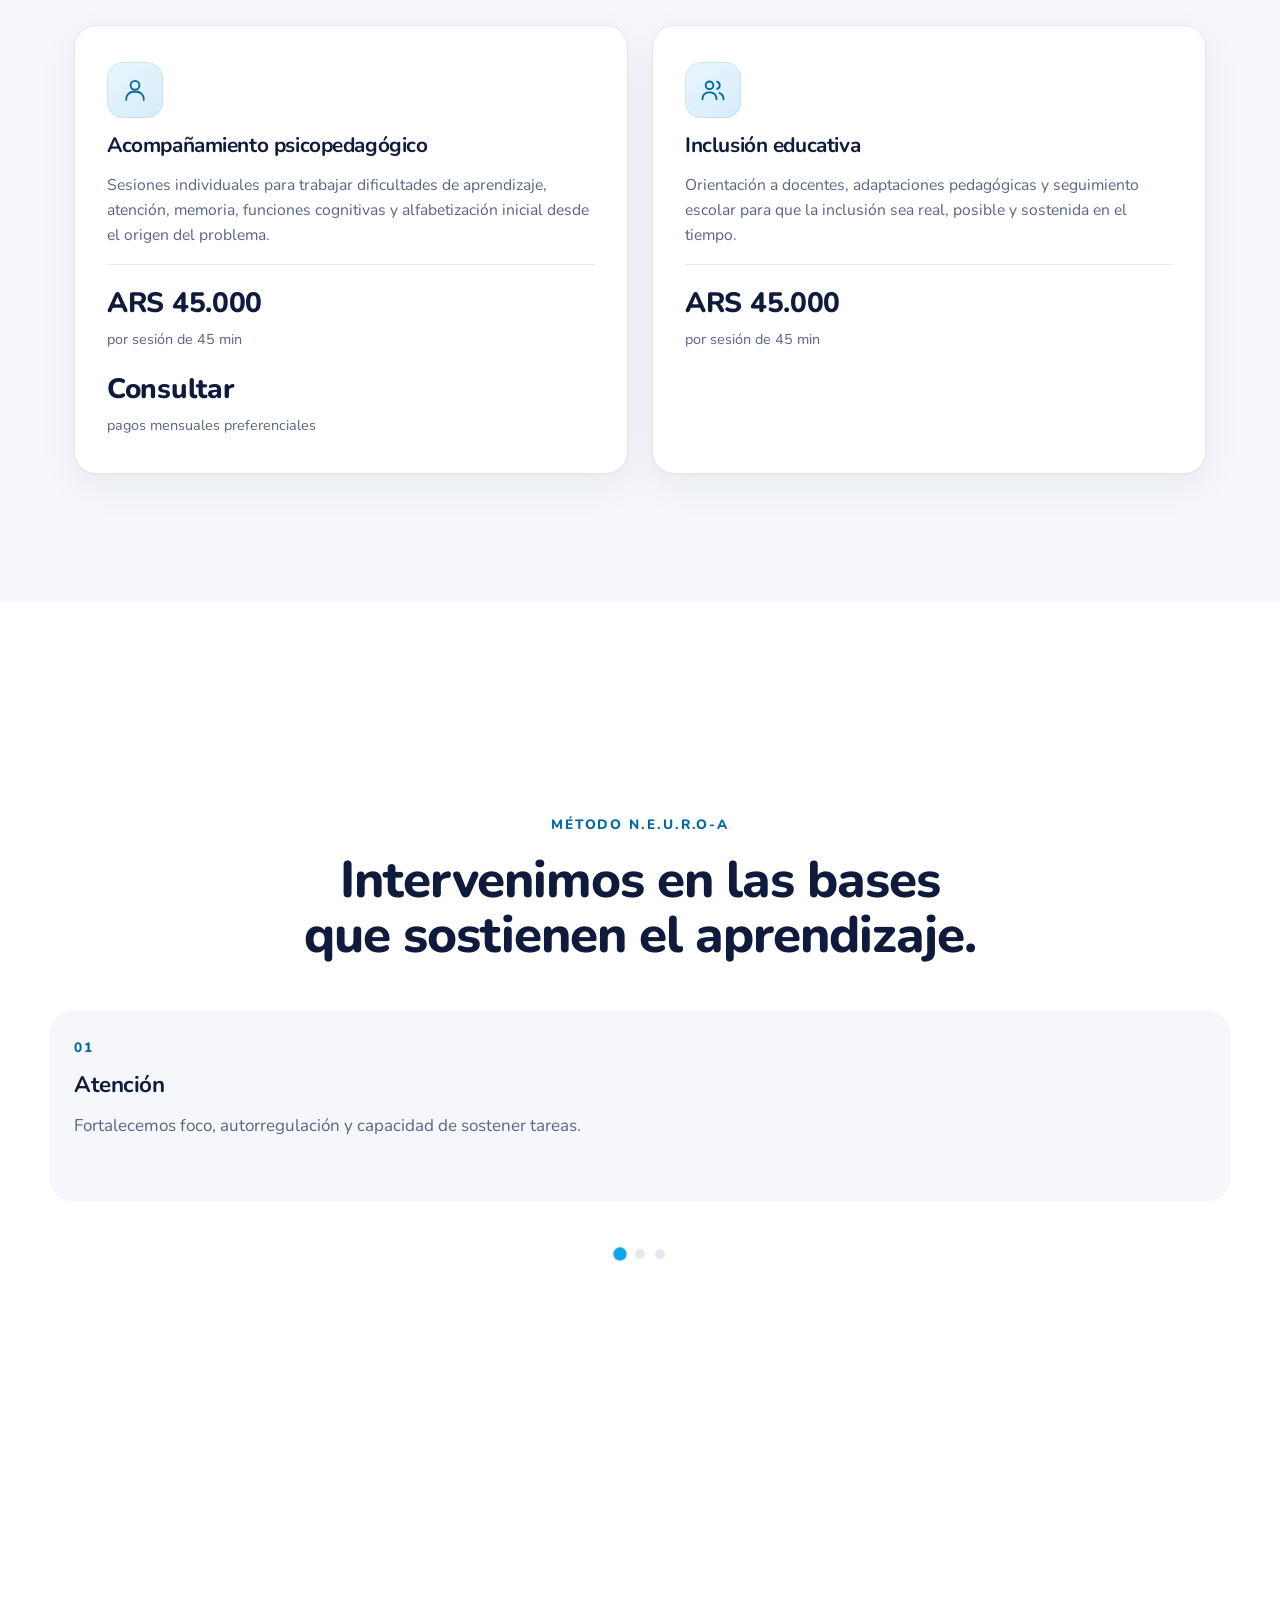
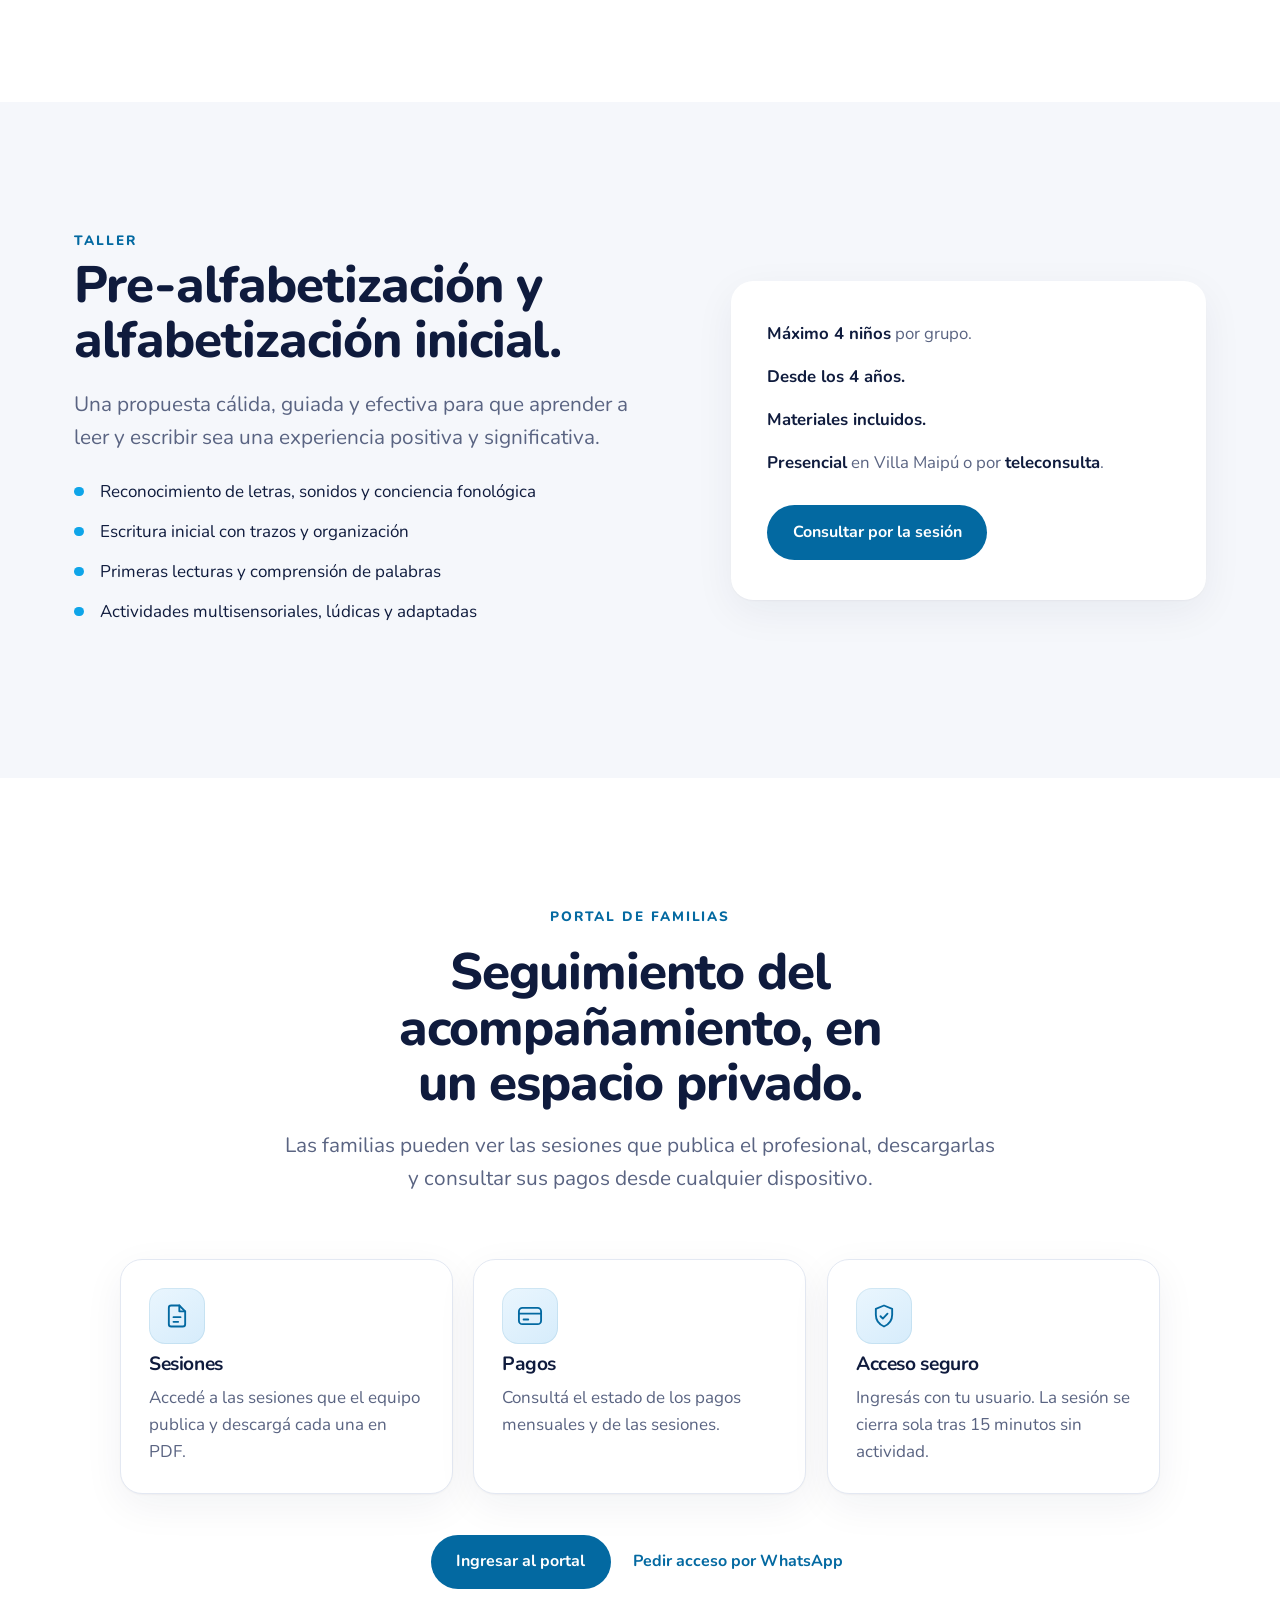
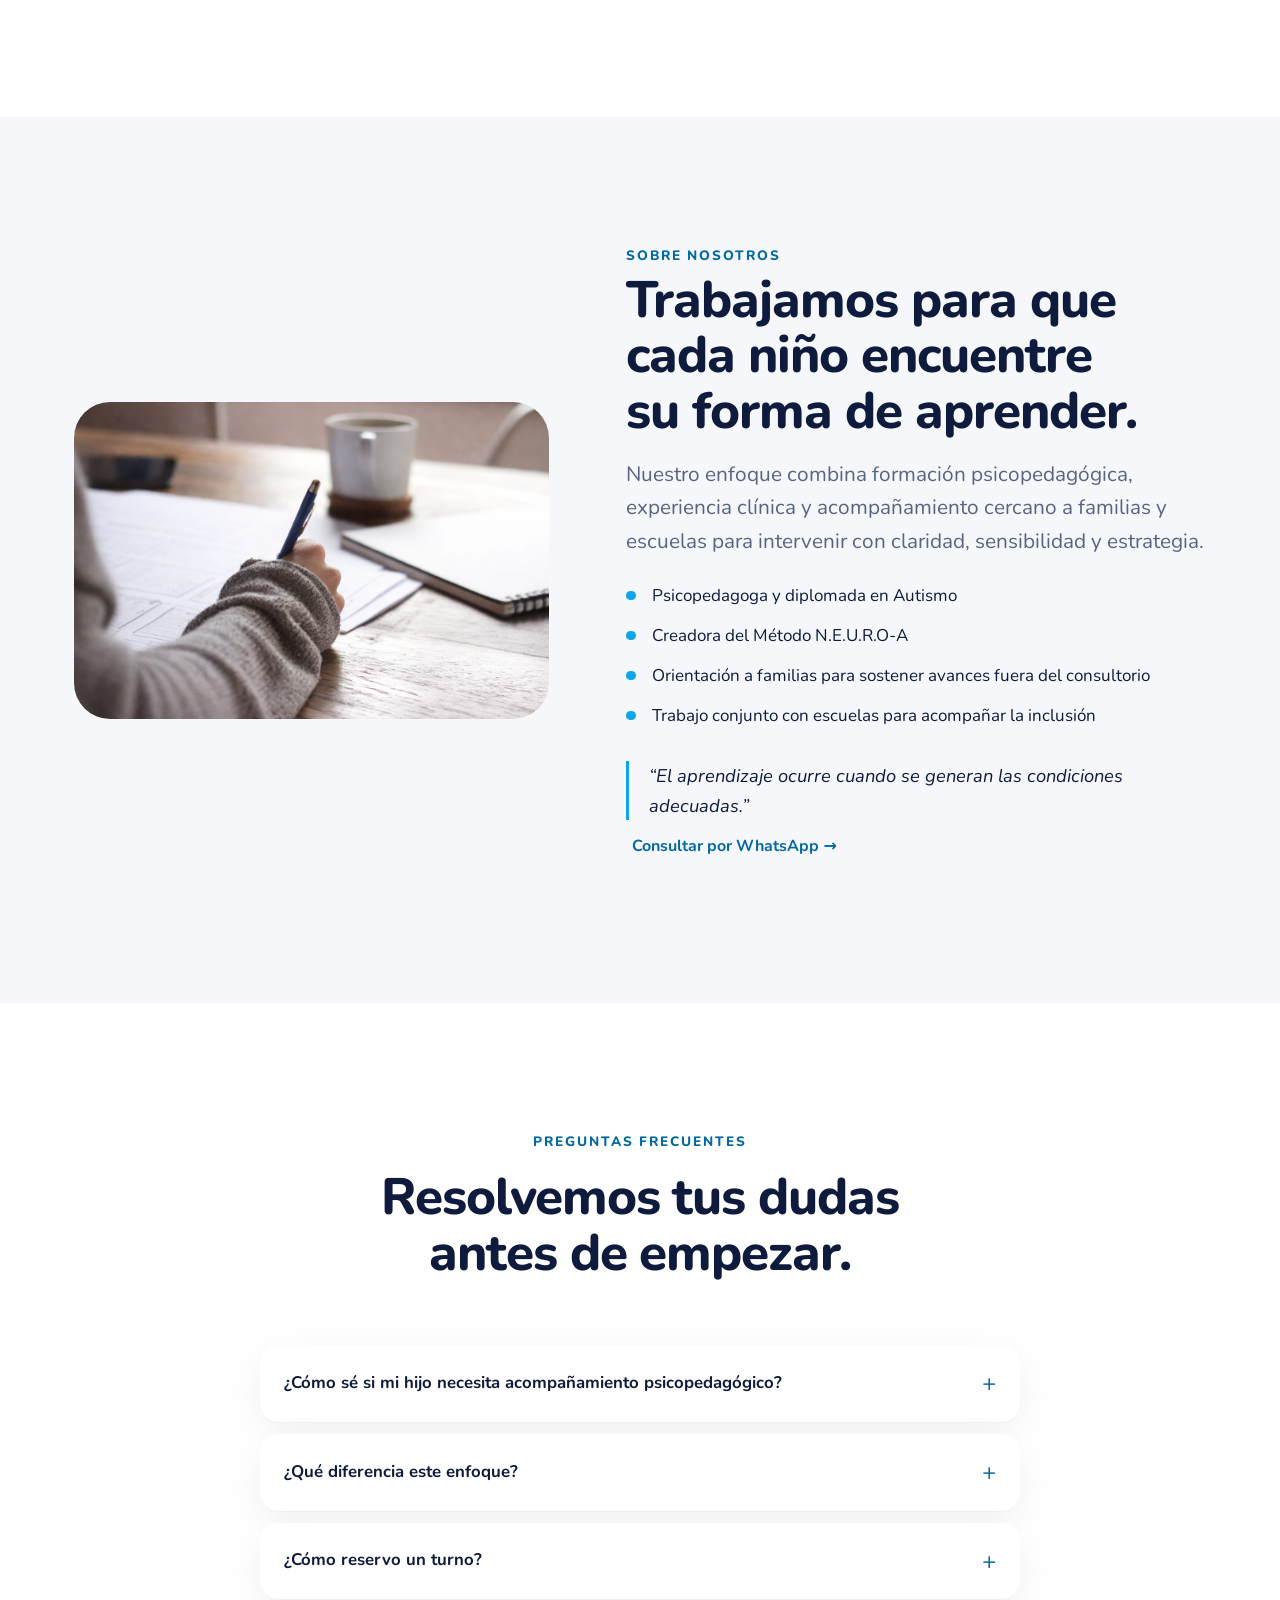
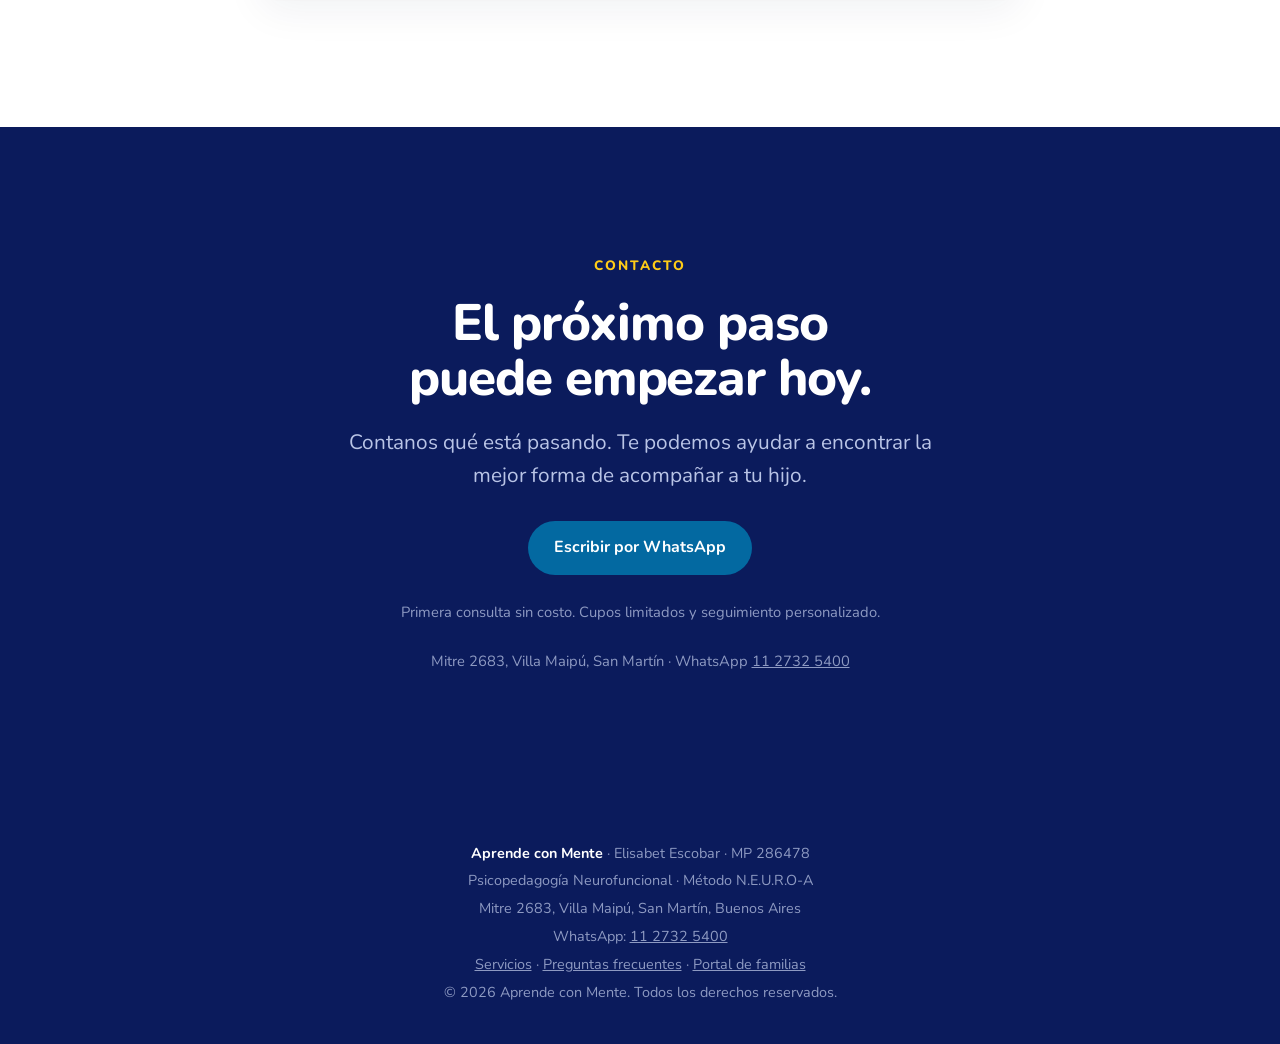
==== commit a53c04cb: "Mejoras de contacto, pie de página y menú" ====
--- a/index.html
+++ b/index.html
@@ -17,7 +17,7 @@
     "name": "Aprende con Mente",
     "description": "Psicopedagogía neurofuncional: acompañamiento en aprendizaje, alfabetización inicial, autismo e inclusión educativa.",
     "telephone": "+54 11 2732 5400",
-    "address": { "@type": "PostalAddress", "addressLocality": "Villa Maipú", "addressRegion": "San Martín", "addressCountry": "AR" },
+    "address": { "@type": "PostalAddress", "streetAddress": "Mitre 2683", "addressLocality": "Villa Maipú", "addressRegion": "San Martín", "addressCountry": "AR" },
     "areaServed": "San Martín, Buenos Aires",
     "availableLanguage": "es"
   }
@@ -44,7 +44,6 @@
         <li><a href="#taller">Taller</a></li>
         <li><a href="#portal">Portal</a></li>
         <li><a href="#sobre-nosotros">Sobre nosotros</a></li>
-        <li><a href="#preguntas">Preguntas</a></li>
       </ul>
       <a class="btn btn-small" href="https://wa.me/5491127325400?text=Hola%20Elisabet%2C%20quiero%20reservar%20una%20consulta%20inicial">Consulta inicial</a>
     </nav>
@@ -55,7 +54,7 @@
     <!-- 1. Inicio -->
     <section id="inicio" class="chapter chapter-hero">
       <div class="hero-inner reveal">
-        <p class="eyebrow">Atención en Villa Maipú y por teleconsulta</p>
+        <p class="eyebrow">Villa Maipú, San Martín · Presencial y por teleconsulta</p>
         <h1><span class="w">Aprender</span> <span class="w">puede</span> <span class="w">ser</span><br><span class="w">una</span> <span class="w">experiencia</span> <span class="w accent">real</span>.</h1>
         <p class="lead">Acompañamos a niños y familias con dificultades de aprendizaje, alfabetización inicial, autismo e inclusión educativa, desde un enfoque neurofuncional y humano.</p>
         <div class="actions">
@@ -186,6 +185,7 @@
             <li>Trabajo conjunto con escuelas para acompañar la inclusión</li>
           </ul>
           <blockquote>“El aprendizaje ocurre cuando se generan las condiciones adecuadas.”</blockquote>
+          <p><a class="btn btn-link" href="https://wa.me/5491127325400?text=Hola%20Elisabet%2C%20quiero%20saber%20más%20sobre%20el%20acompañamiento">Consultar por WhatsApp →</a></p>
         </div>
       </div>
     </section>
@@ -221,7 +221,8 @@
         <div class="contact-actions">
           <a class="btn btn-primary" href="https://wa.me/5491127325400?text=Hola%20Elisabet%2C%20quiero%20reservar%20una%20consulta%20inicial">Escribir por WhatsApp</a>
         </div>
-        <p class="muted-light">Primera consulta sin costo. Respuesta por WhatsApp, cupos limitados y seguimiento personalizado.</p>
+        <p class="muted-light">Primera consulta sin costo. Cupos limitados y seguimiento personalizado.</p>
+        <p class="muted-light">Mitre 2683, Villa Maipú, San Martín · WhatsApp <a href="https://wa.me/5491127325400">11 2732 5400</a></p>
       </div>
     </section>
 
@@ -229,13 +230,13 @@
 
   <footer class="site-footer">
     <p><strong>Aprende con Mente</strong> · Elisabet Escobar · MP 286478</p>
-    <p>Psicopedagogía Neurofuncional · Método N.E.U.R.O-A · Villa Maipú, San Martín</p>
-    <p>WhatsApp: 11 2732 5400</p>
-    <p><a href="https://portalsgt.com.ar" target="_blank" rel="noopener">Portal de pacientes</a></p>
+    <p>Psicopedagogía Neurofuncional · Método N.E.U.R.O-A</p>
+    <p>Mitre 2683, Villa Maipú, San Martín, Buenos Aires</p>
+    <p>WhatsApp: <a href="https://wa.me/5491127325400">11 2732 5400</a></p>
+    <p><a href="#servicios">Servicios</a> · <a href="#preguntas">Preguntas frecuentes</a> · <a href="https://portalsgt.com.ar" target="_blank" rel="noopener">Portal de familias</a></p>
     <p>© 2026 Aprende con Mente. Todos los derechos reservados.</p>
   </footer>
 
   <script src="assets/main.js" defer></script>
 </body>
 </html>
-
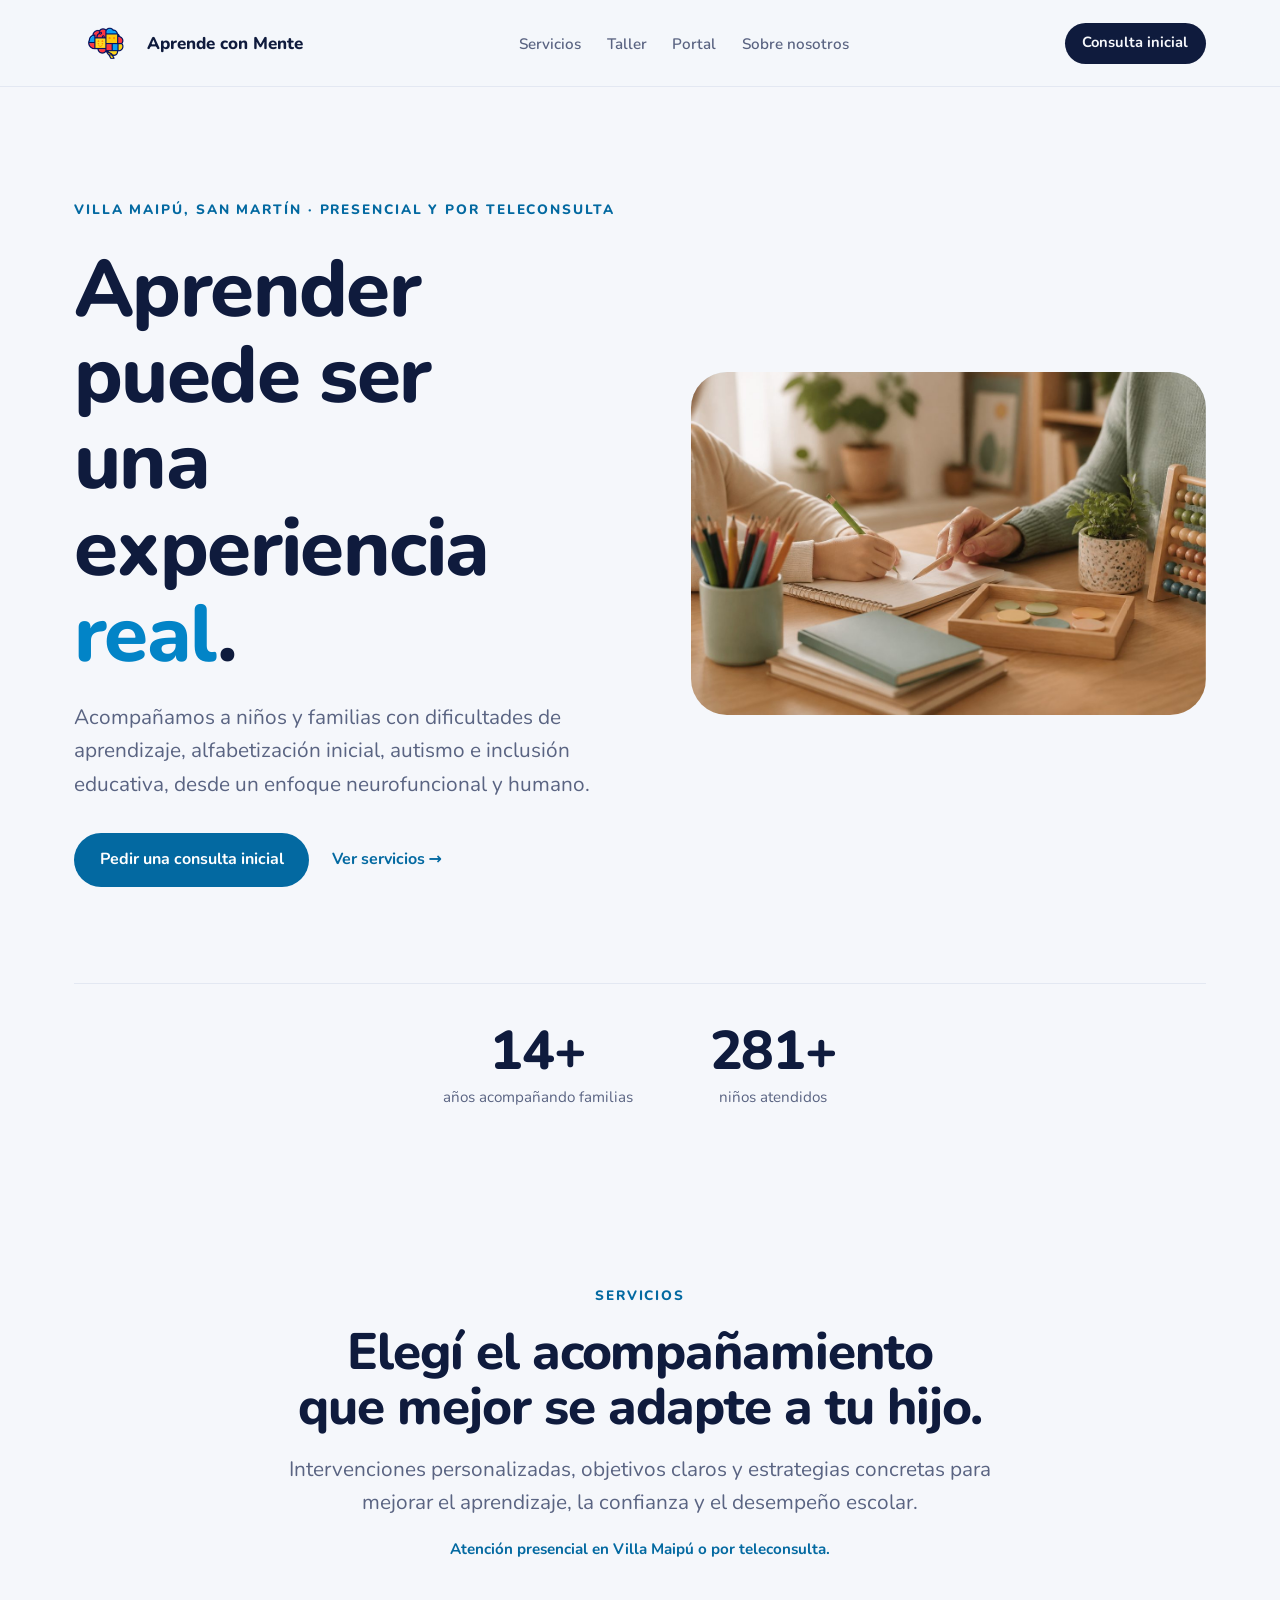
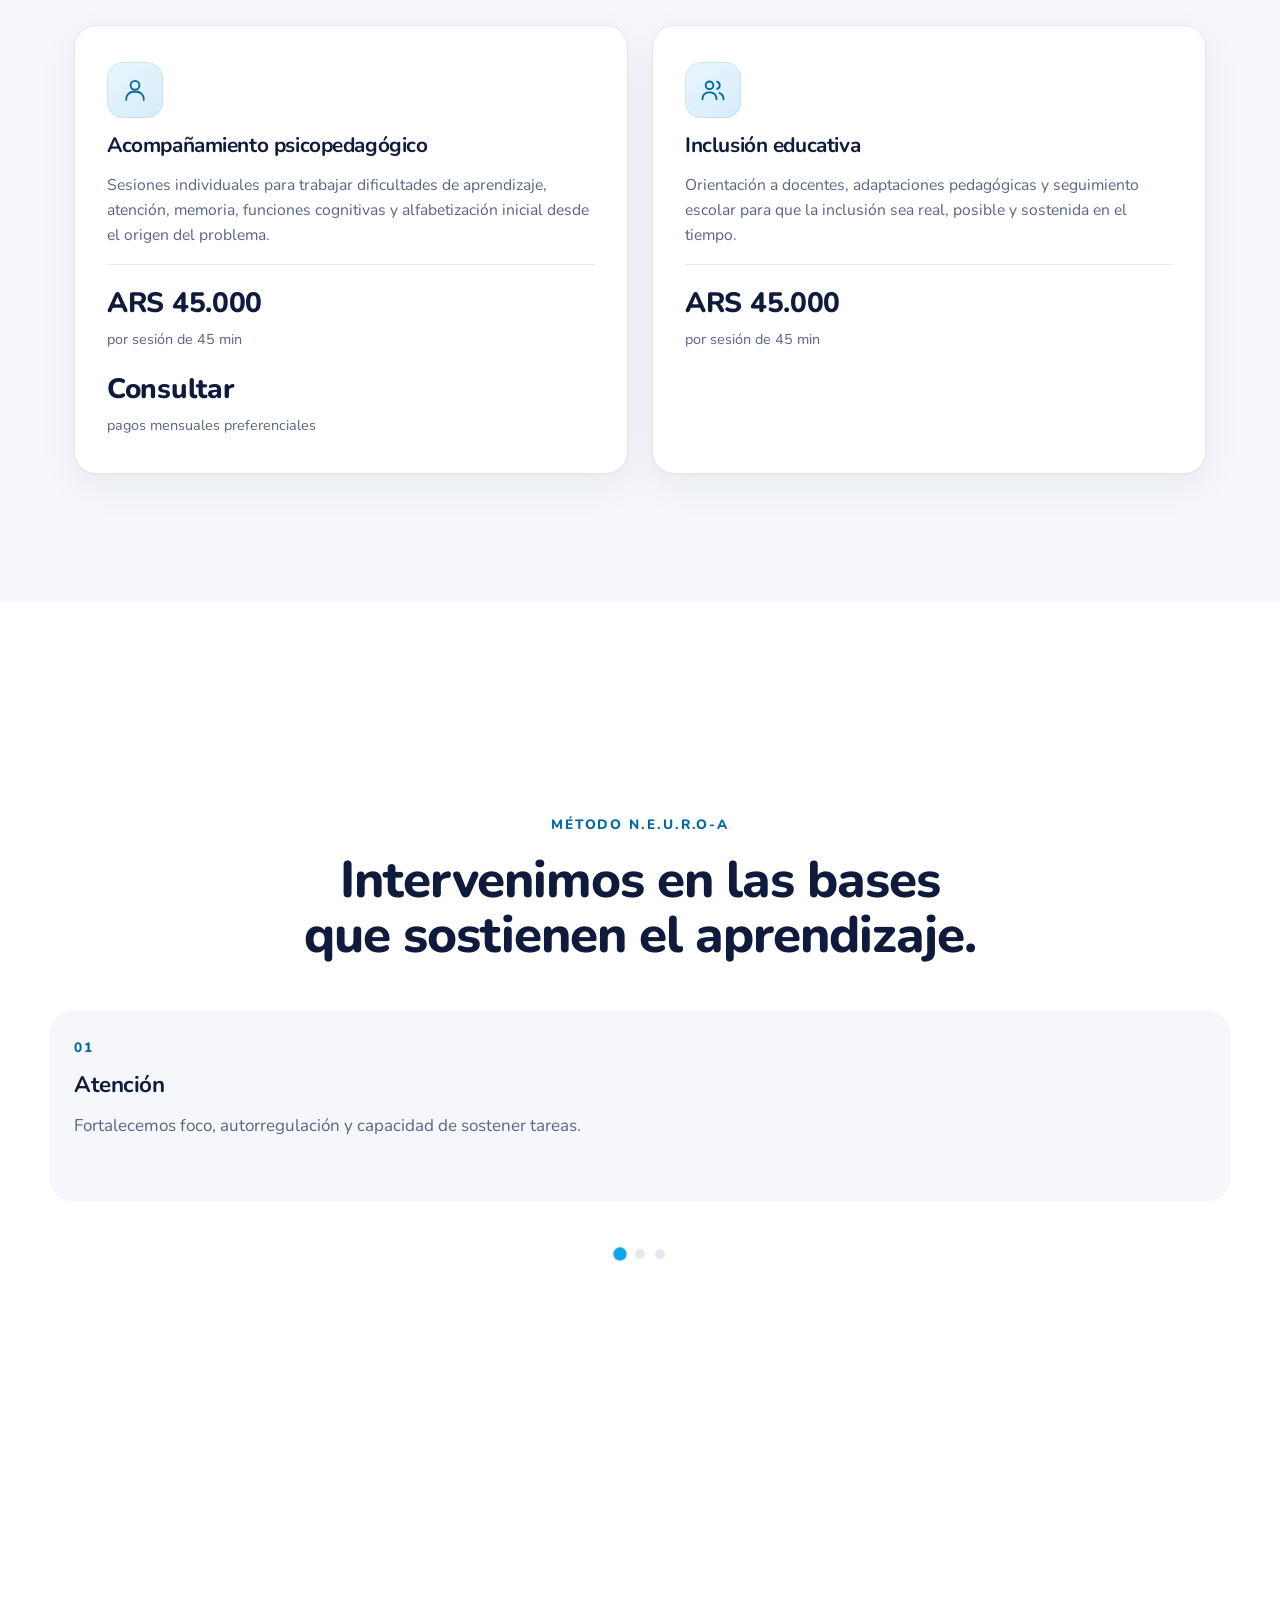
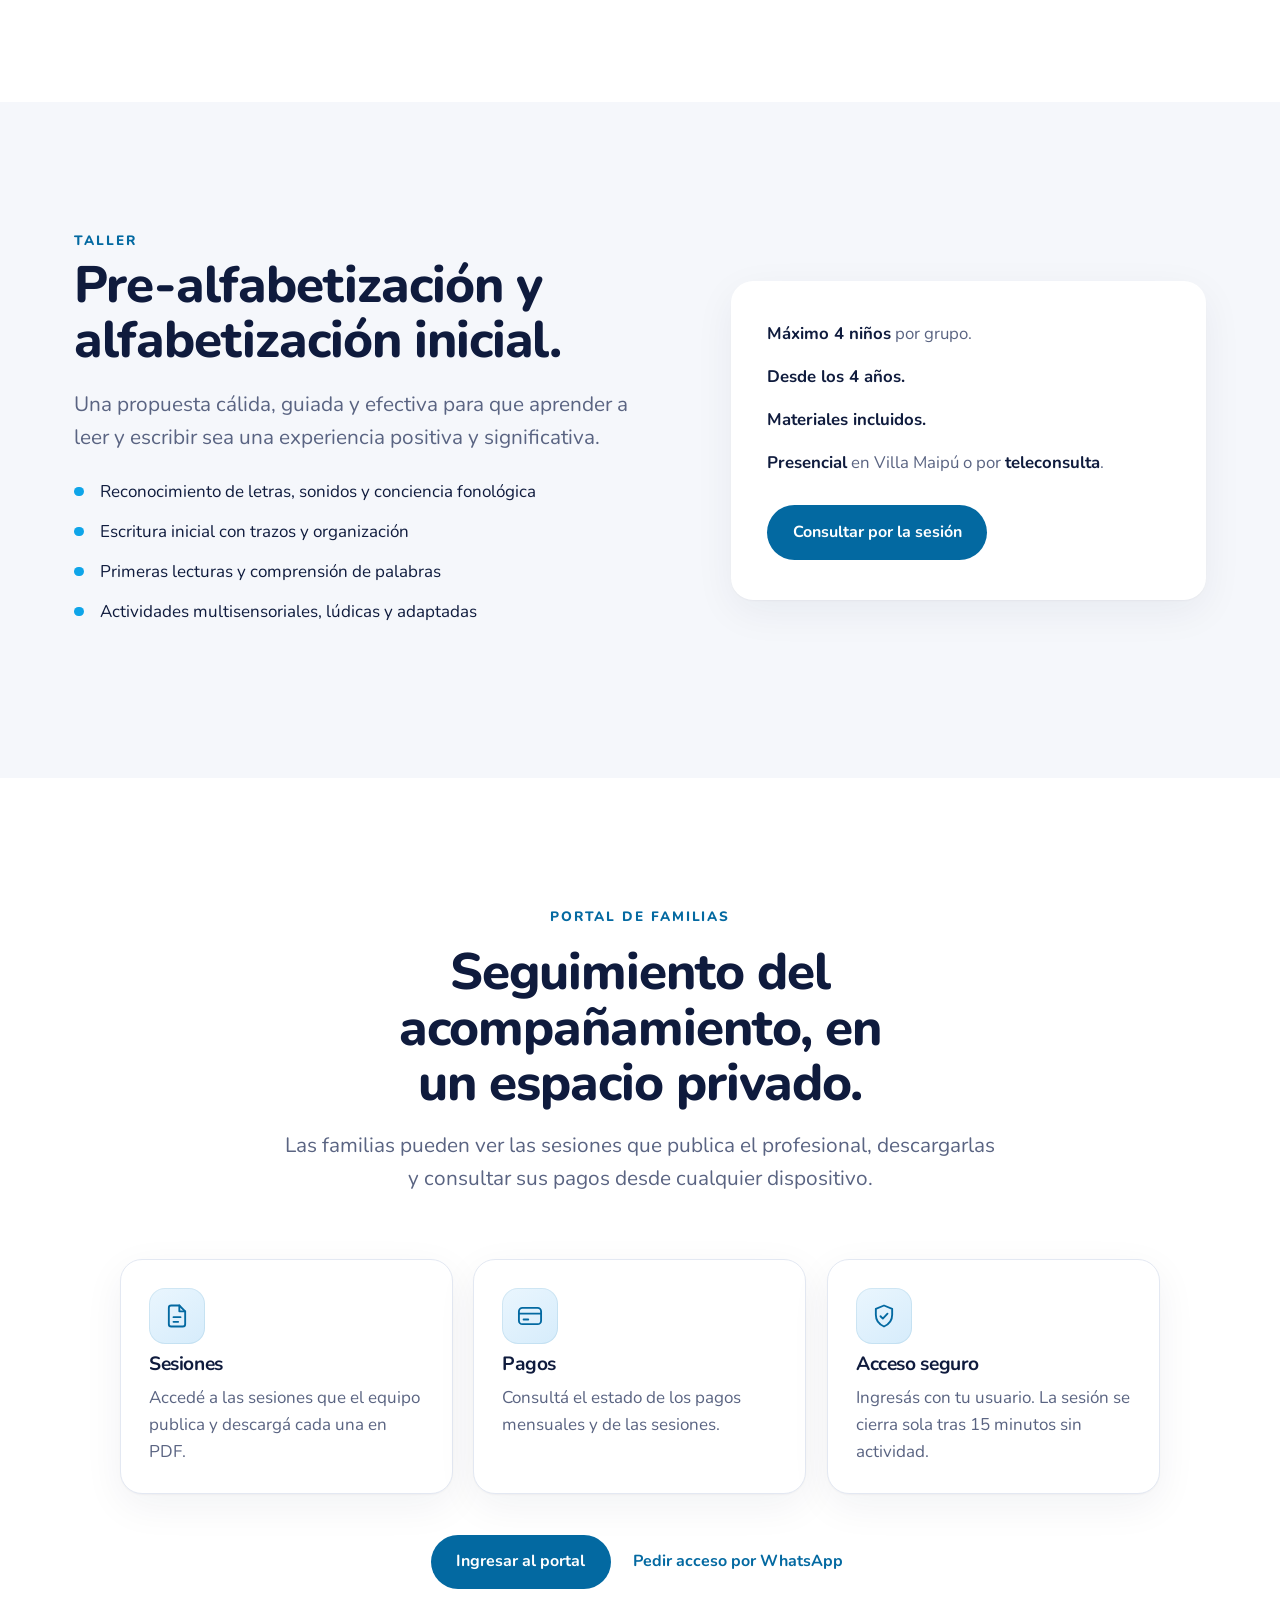
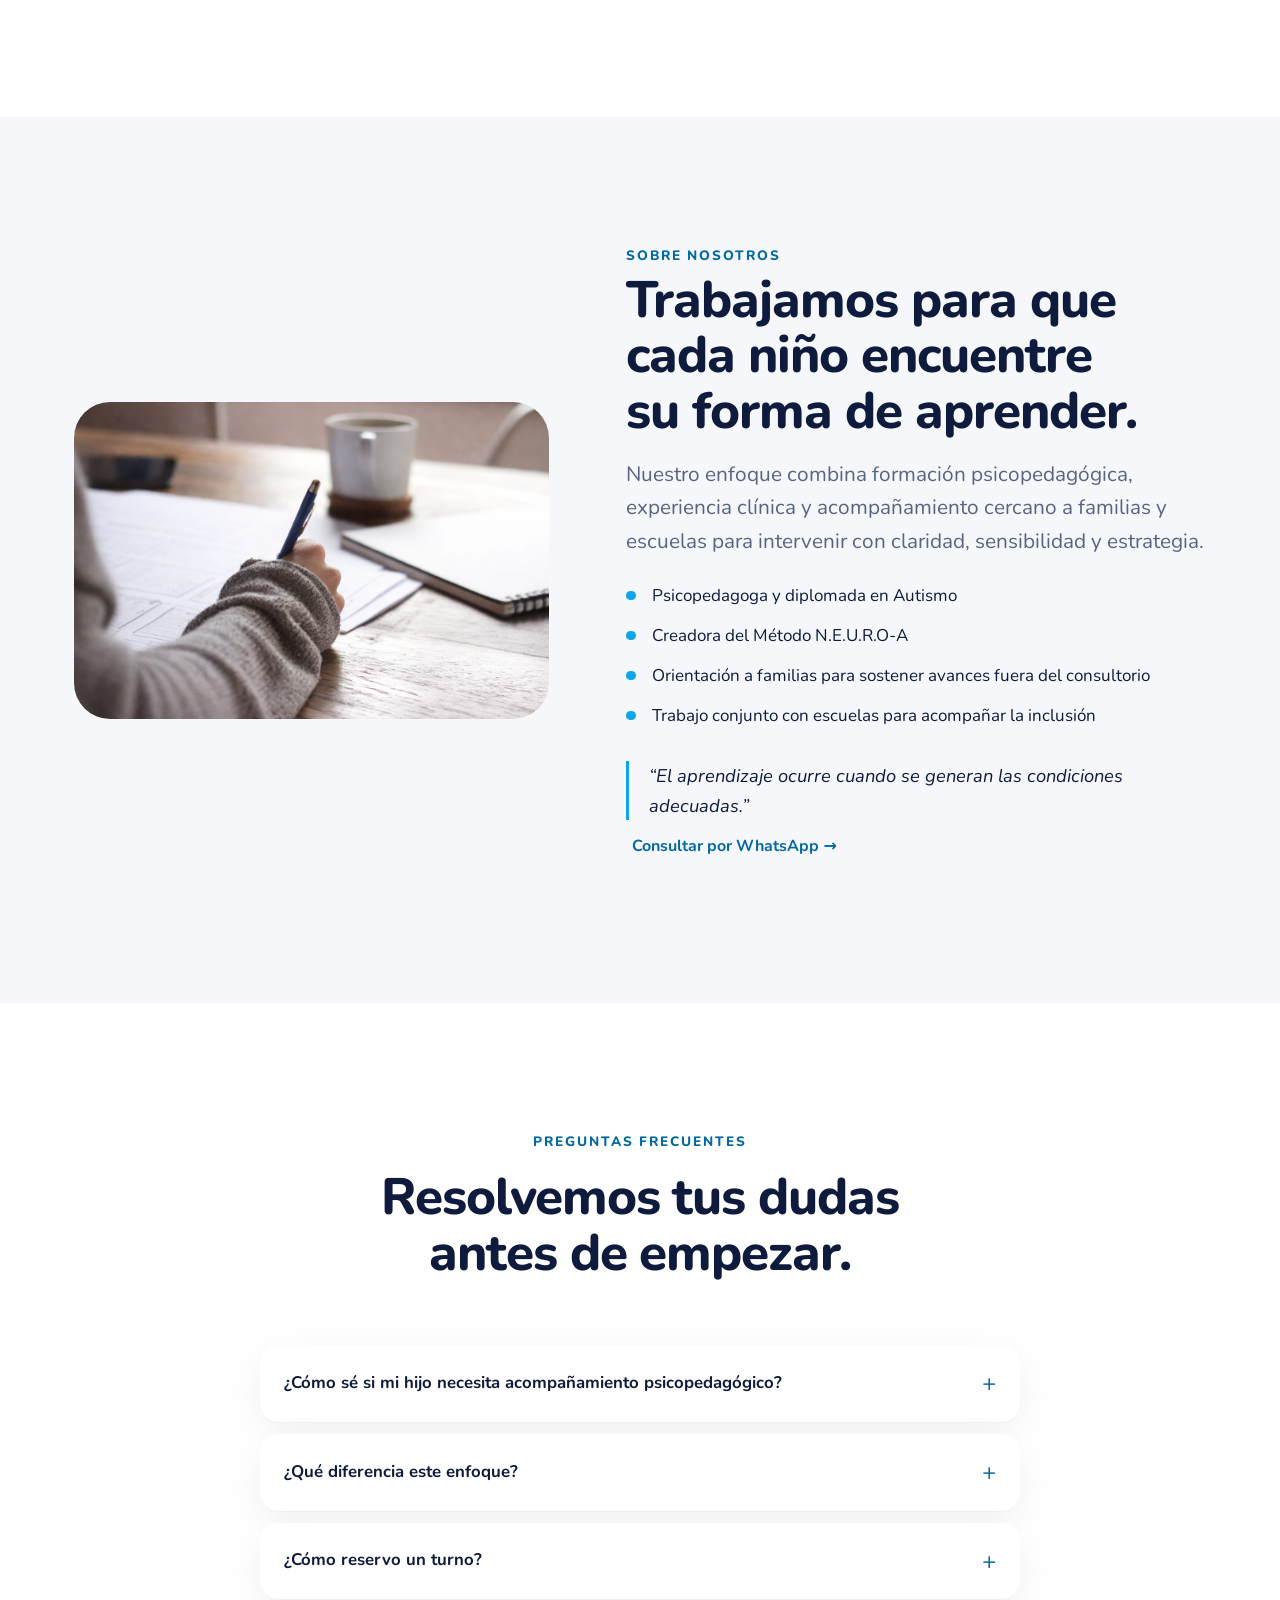
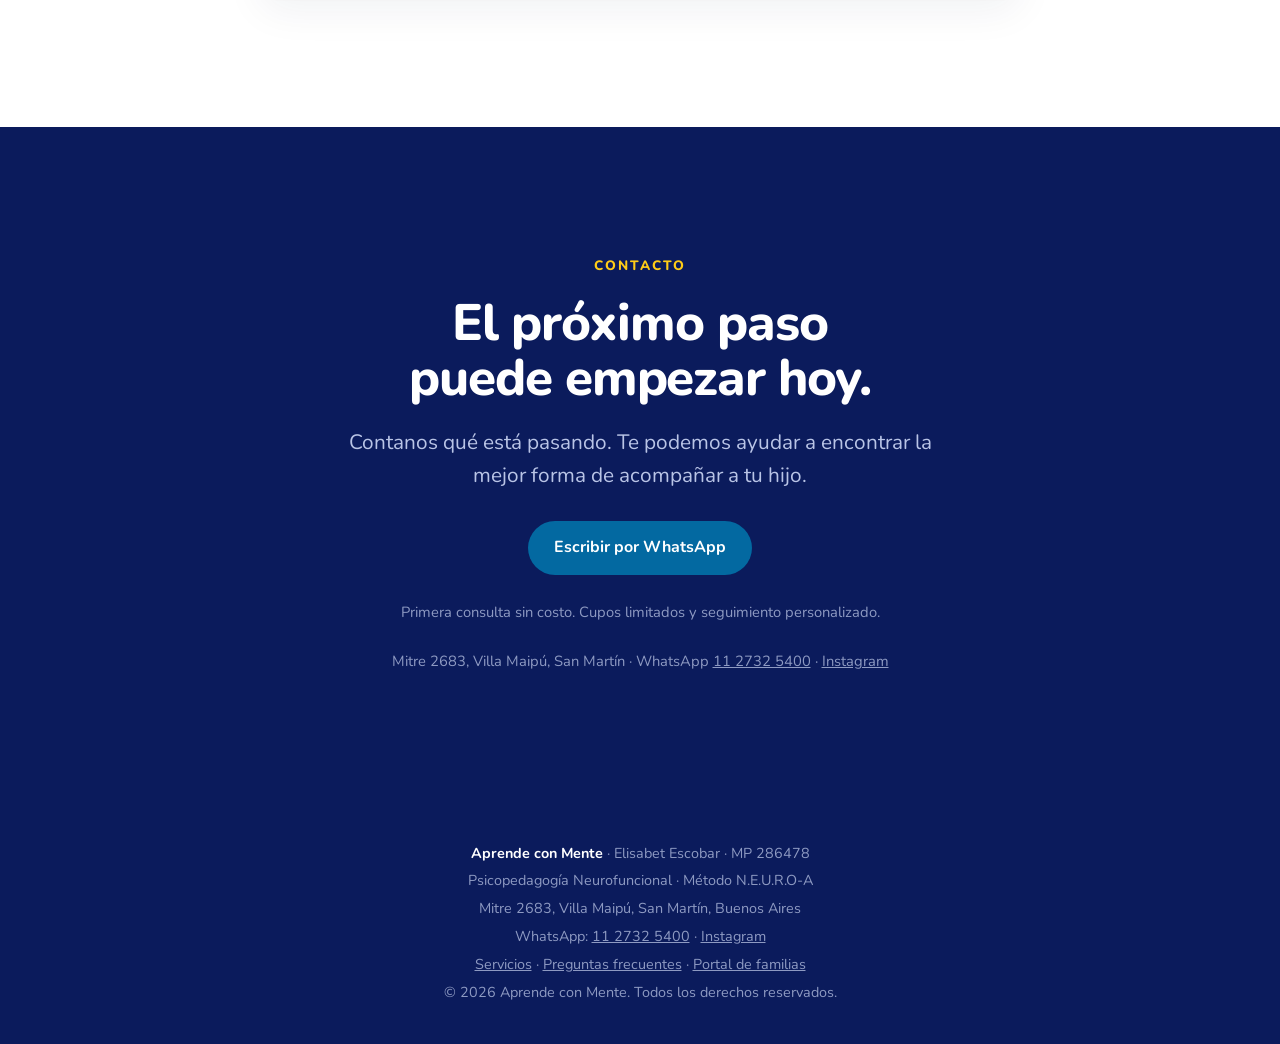
==== commit c2bbab7b: "SEO, Instagram y datos para compartir" ====
--- a/index.html
+++ b/index.html
@@ -10,6 +10,12 @@
   <meta property="og:title" content="Aprende con Mente | Psicopedagogía Neurofuncional">
   <meta property="og:description" content="Acompañamos a niños y familias con dificultades de aprendizaje, alfabetización inicial, autismo e inclusión educativa. Villa Maipú, San Martín.">
   <meta property="og:locale" content="es_AR">
+  <meta property="og:url" content="https://aprendeconmente.github.io/web/">
+  <meta property="og:image" content="https://aprendeconmente.github.io/web/images/og-share.jpg">
+  <meta property="og:image:width" content="1200">
+  <meta property="og:image:height" content="630">
+  <meta name="twitter:card" content="summary_large_image">
+  <link rel="canonical" href="https://aprendeconmente.github.io/web/">
   <script type="application/ld+json">
   {
     "@context": "https://schema.org",
@@ -222,7 +228,7 @@
           <a class="btn btn-primary" href="https://wa.me/5491127325400?text=Hola%20Elisabet%2C%20quiero%20reservar%20una%20consulta%20inicial">Escribir por WhatsApp</a>
         </div>
         <p class="muted-light">Primera consulta sin costo. Cupos limitados y seguimiento personalizado.</p>
-        <p class="muted-light">Mitre 2683, Villa Maipú, San Martín · WhatsApp <a href="https://wa.me/5491127325400">11 2732 5400</a></p>
+        <p class="muted-light">Mitre 2683, Villa Maipú, San Martín · WhatsApp <a href="https://wa.me/5491127325400">11 2732 5400</a> · <a href="https://www.instagram.com/aprendeconmente.ar/" target="_blank" rel="noopener">Instagram</a></p>
       </div>
     </section>
 
@@ -232,7 +238,7 @@
     <p><strong>Aprende con Mente</strong> · Elisabet Escobar · MP 286478</p>
     <p>Psicopedagogía Neurofuncional · Método N.E.U.R.O-A</p>
     <p>Mitre 2683, Villa Maipú, San Martín, Buenos Aires</p>
-    <p>WhatsApp: <a href="https://wa.me/5491127325400">11 2732 5400</a></p>
+    <p>WhatsApp: <a href="https://wa.me/5491127325400">11 2732 5400</a> · <a href="https://www.instagram.com/aprendeconmente.ar/" target="_blank" rel="noopener">Instagram</a></p>
     <p><a href="#servicios">Servicios</a> · <a href="#preguntas">Preguntas frecuentes</a> · <a href="https://portalsgt.com.ar" target="_blank" rel="noopener">Portal de familias</a></p>
     <p>© 2026 Aprende con Mente. Todos los derechos reservados.</p>
   </footer>
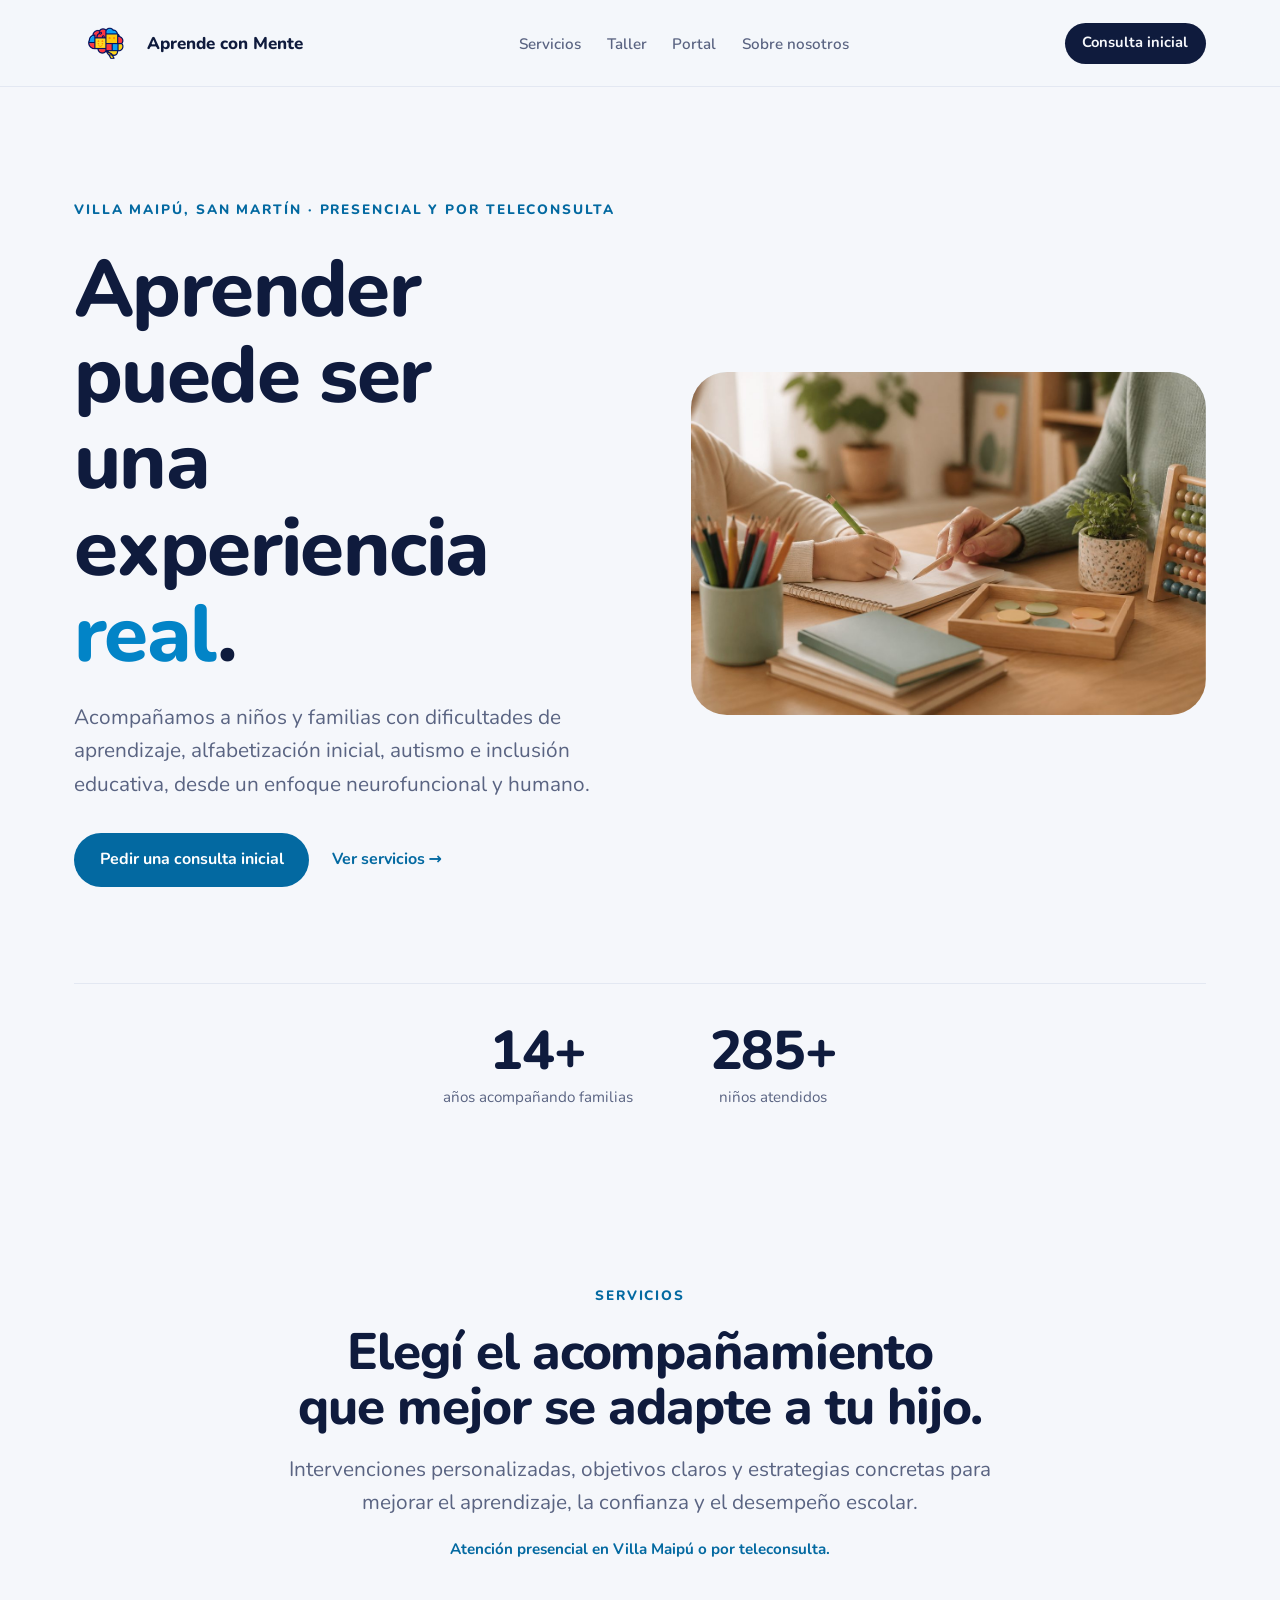
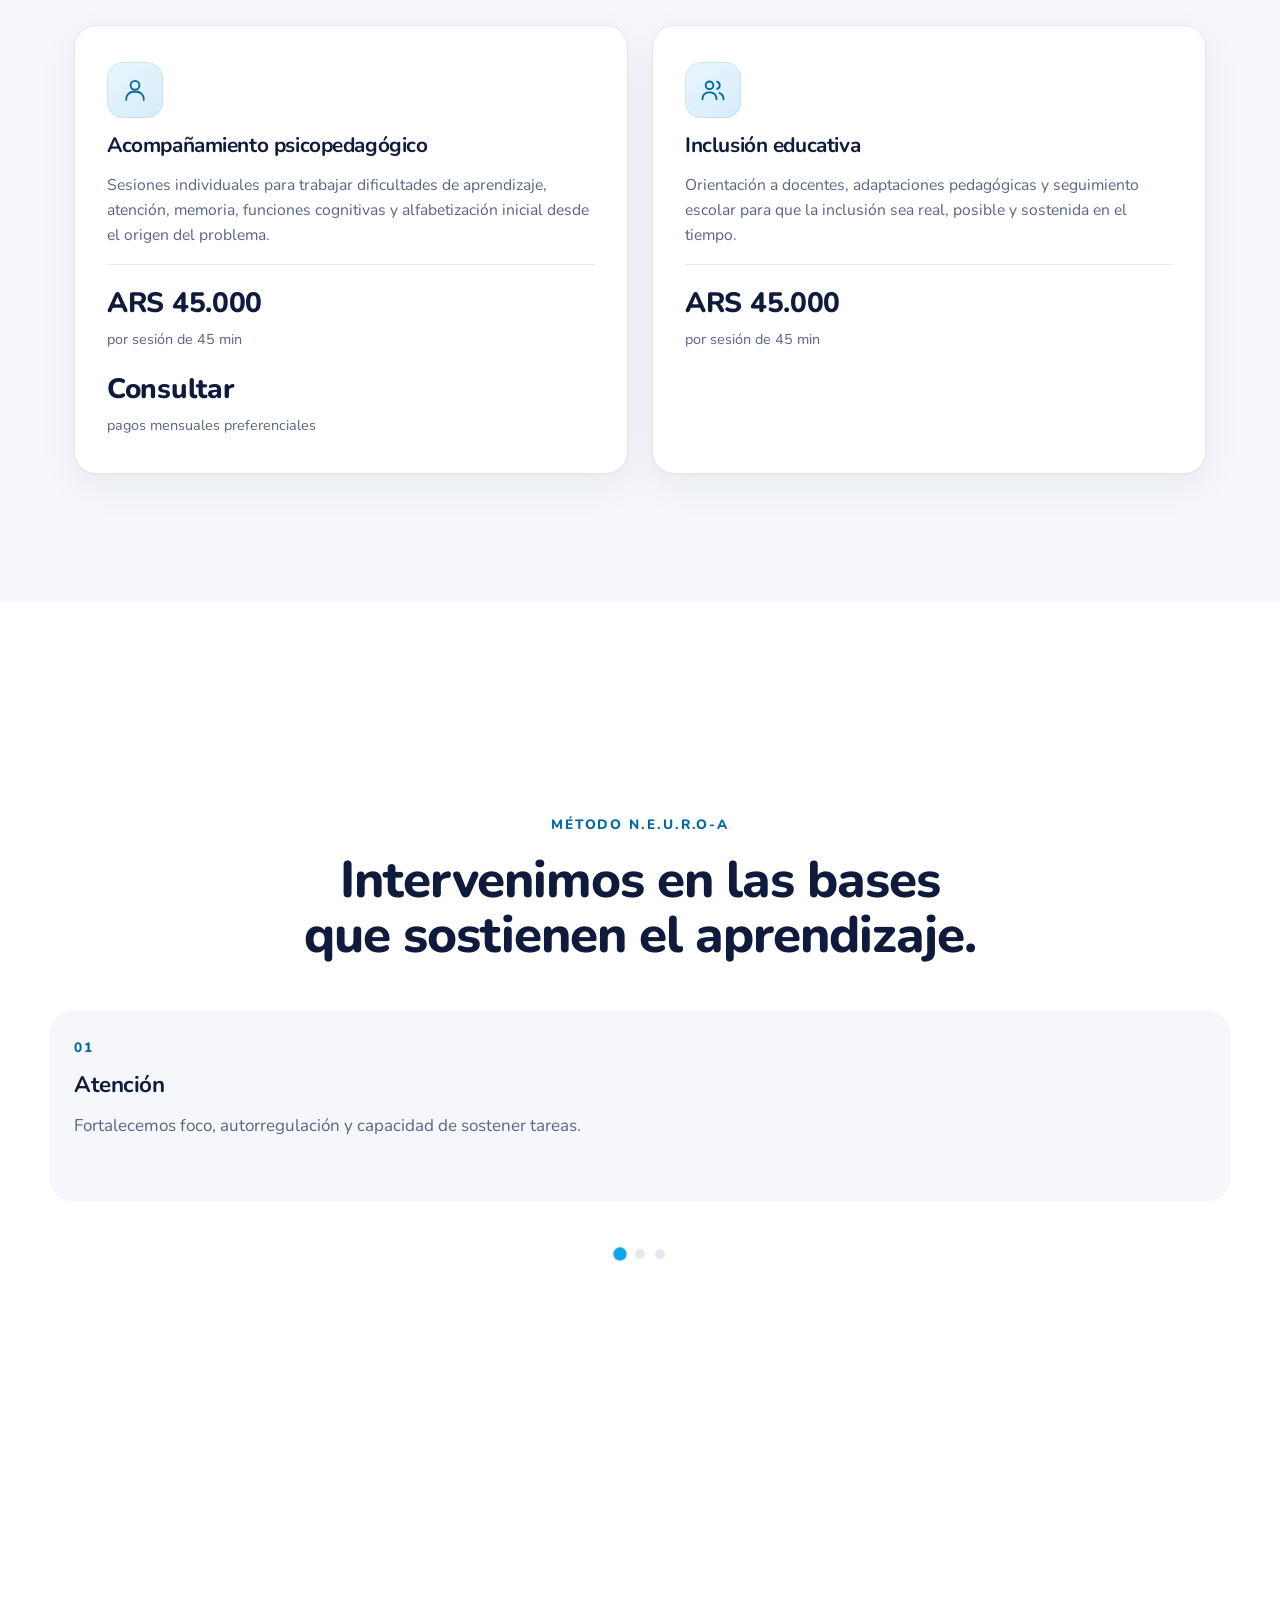
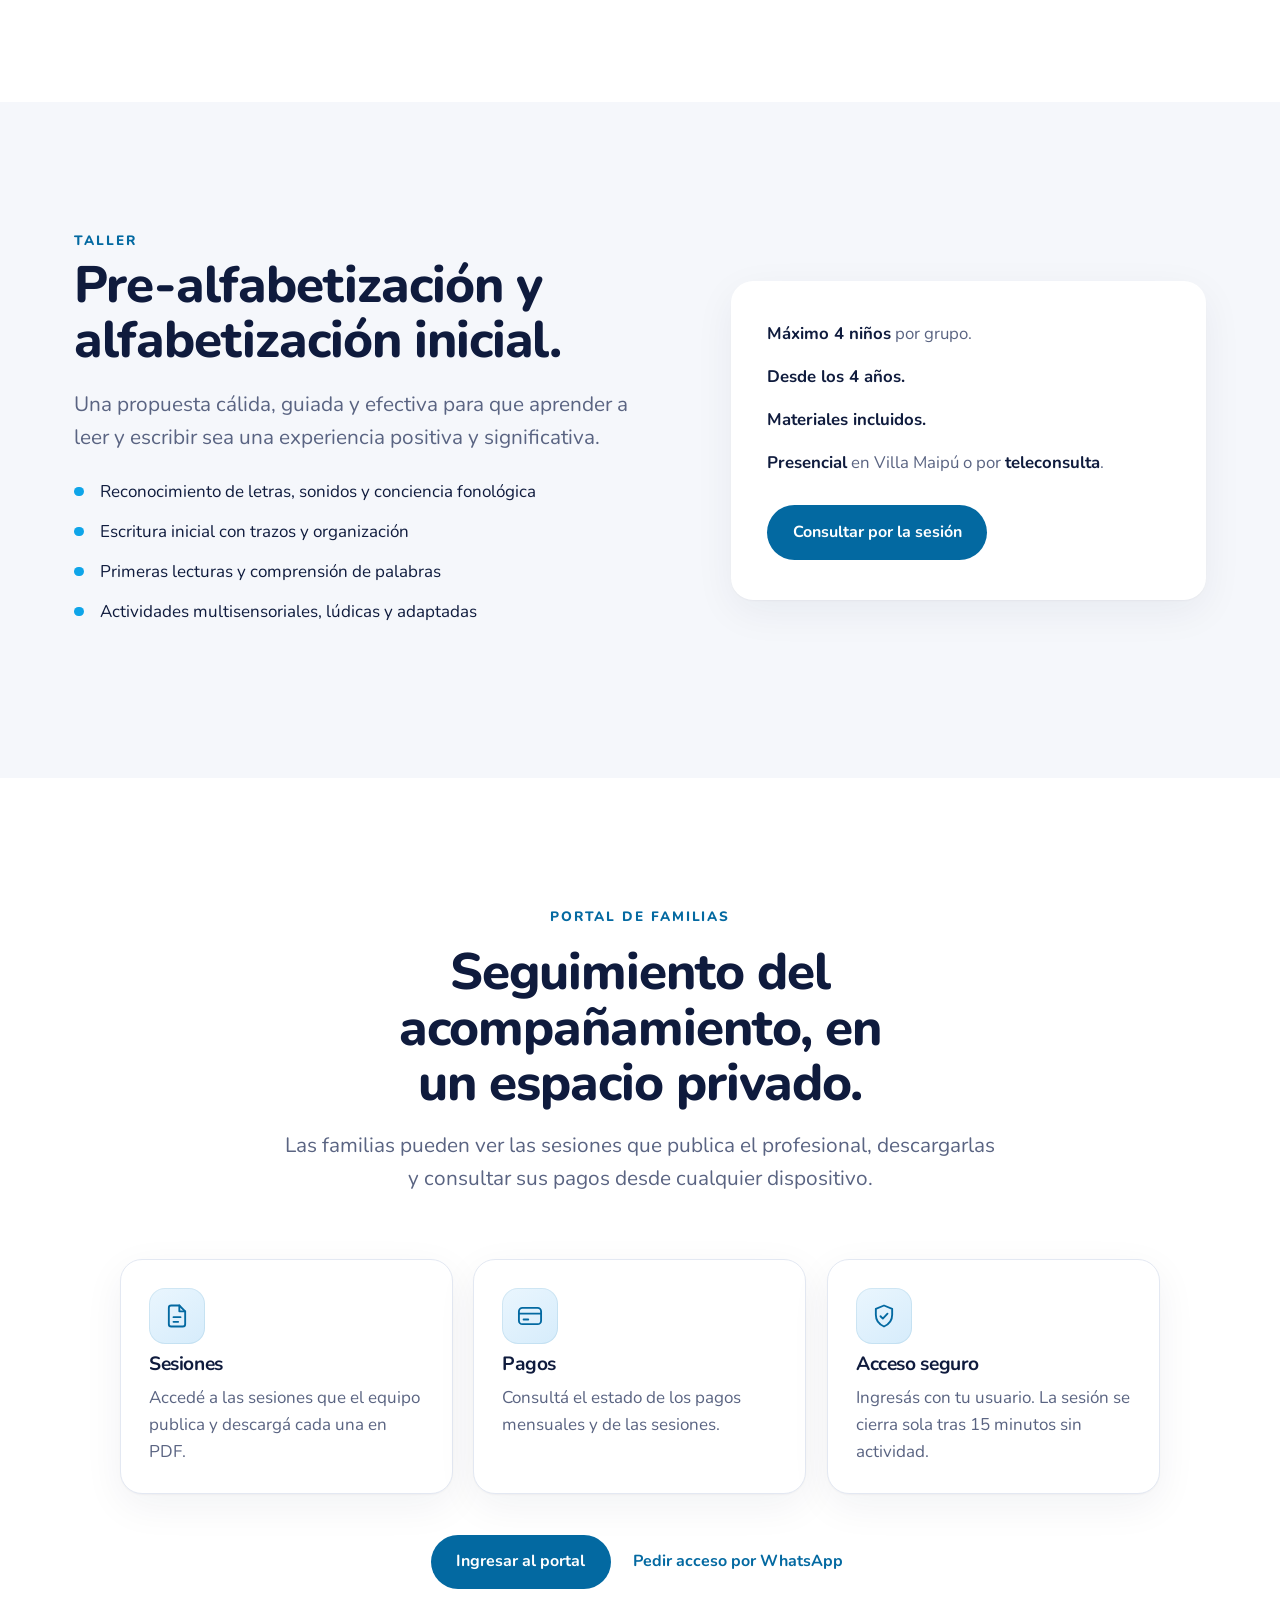
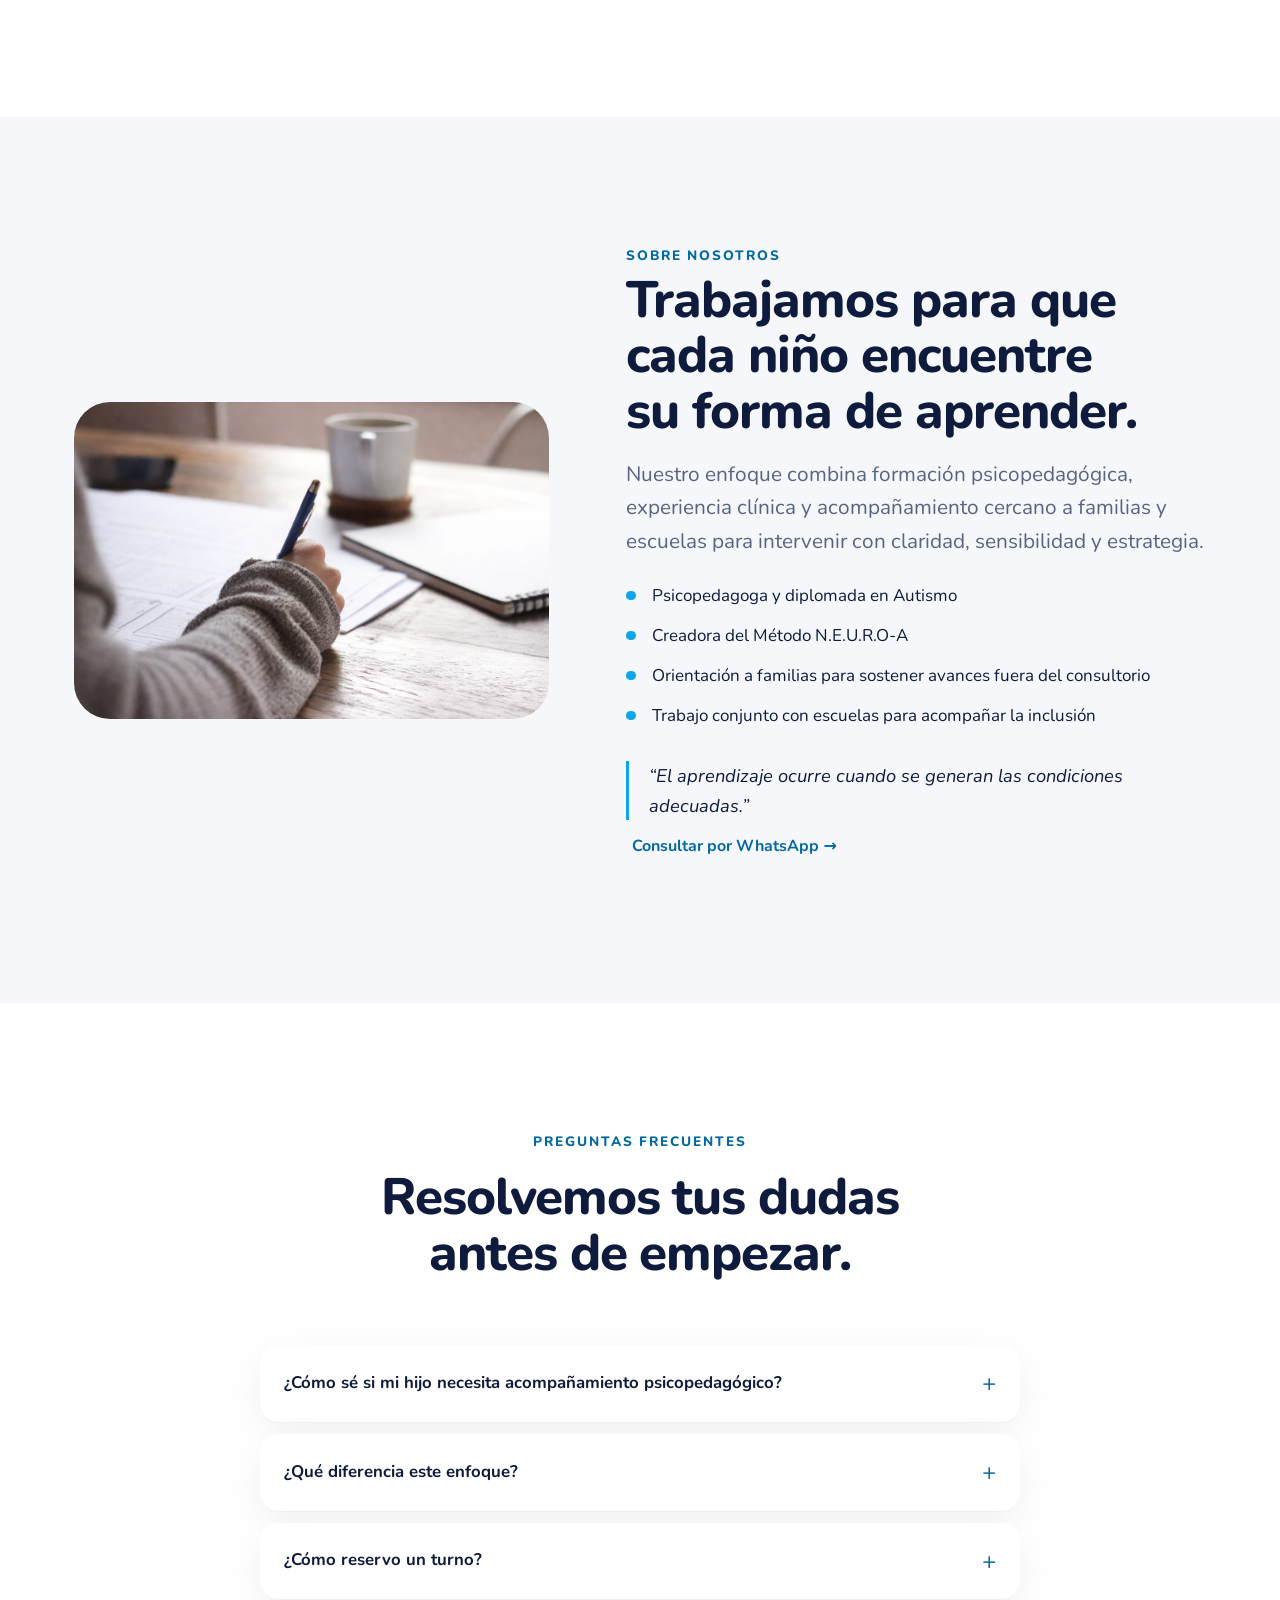
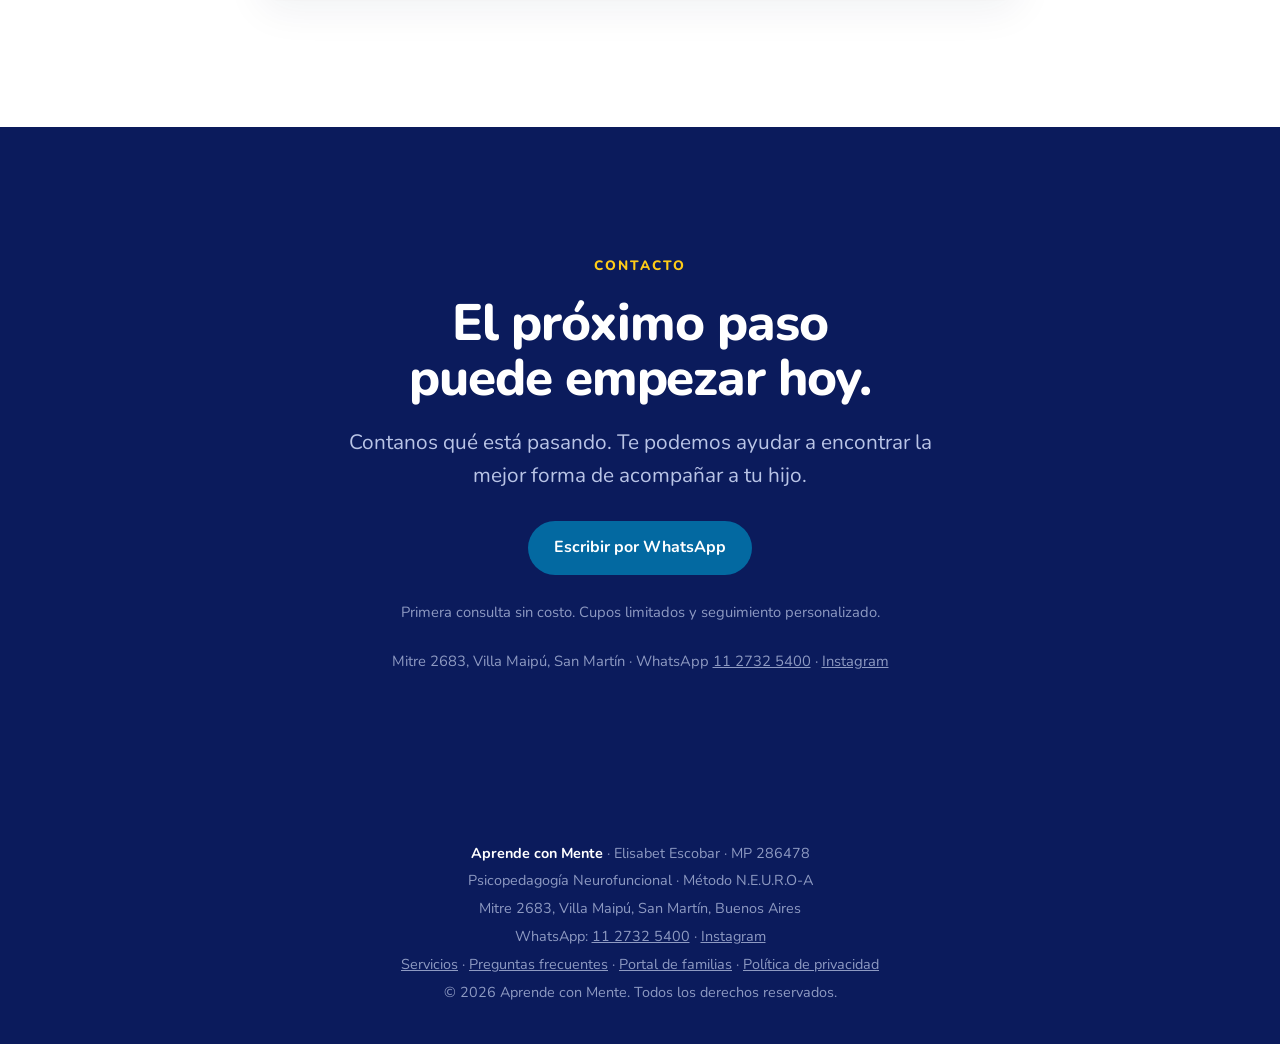
==== commit 15fa5059: "Política de privacidad y enlace en el pie" ====
--- a/index.html
+++ b/index.html
@@ -239,7 +239,7 @@
     <p>Psicopedagogía Neurofuncional · Método N.E.U.R.O-A</p>
     <p>Mitre 2683, Villa Maipú, San Martín, Buenos Aires</p>
     <p>WhatsApp: <a href="https://wa.me/5491127325400">11 2732 5400</a> · <a href="https://www.instagram.com/aprendeconmente.ar/" target="_blank" rel="noopener">Instagram</a></p>
-    <p><a href="#servicios">Servicios</a> · <a href="#preguntas">Preguntas frecuentes</a> · <a href="https://portalsgt.com.ar" target="_blank" rel="noopener">Portal de familias</a></p>
+    <p><a href="#servicios">Servicios</a> · <a href="#preguntas">Preguntas frecuentes</a> · <a href="https://portalsgt.com.ar" target="_blank" rel="noopener">Portal de familias</a> · <a href="privacidad.html">Política de privacidad</a></p>
     <p>© 2026 Aprende con Mente. Todos los derechos reservados.</p>
   </footer>
 
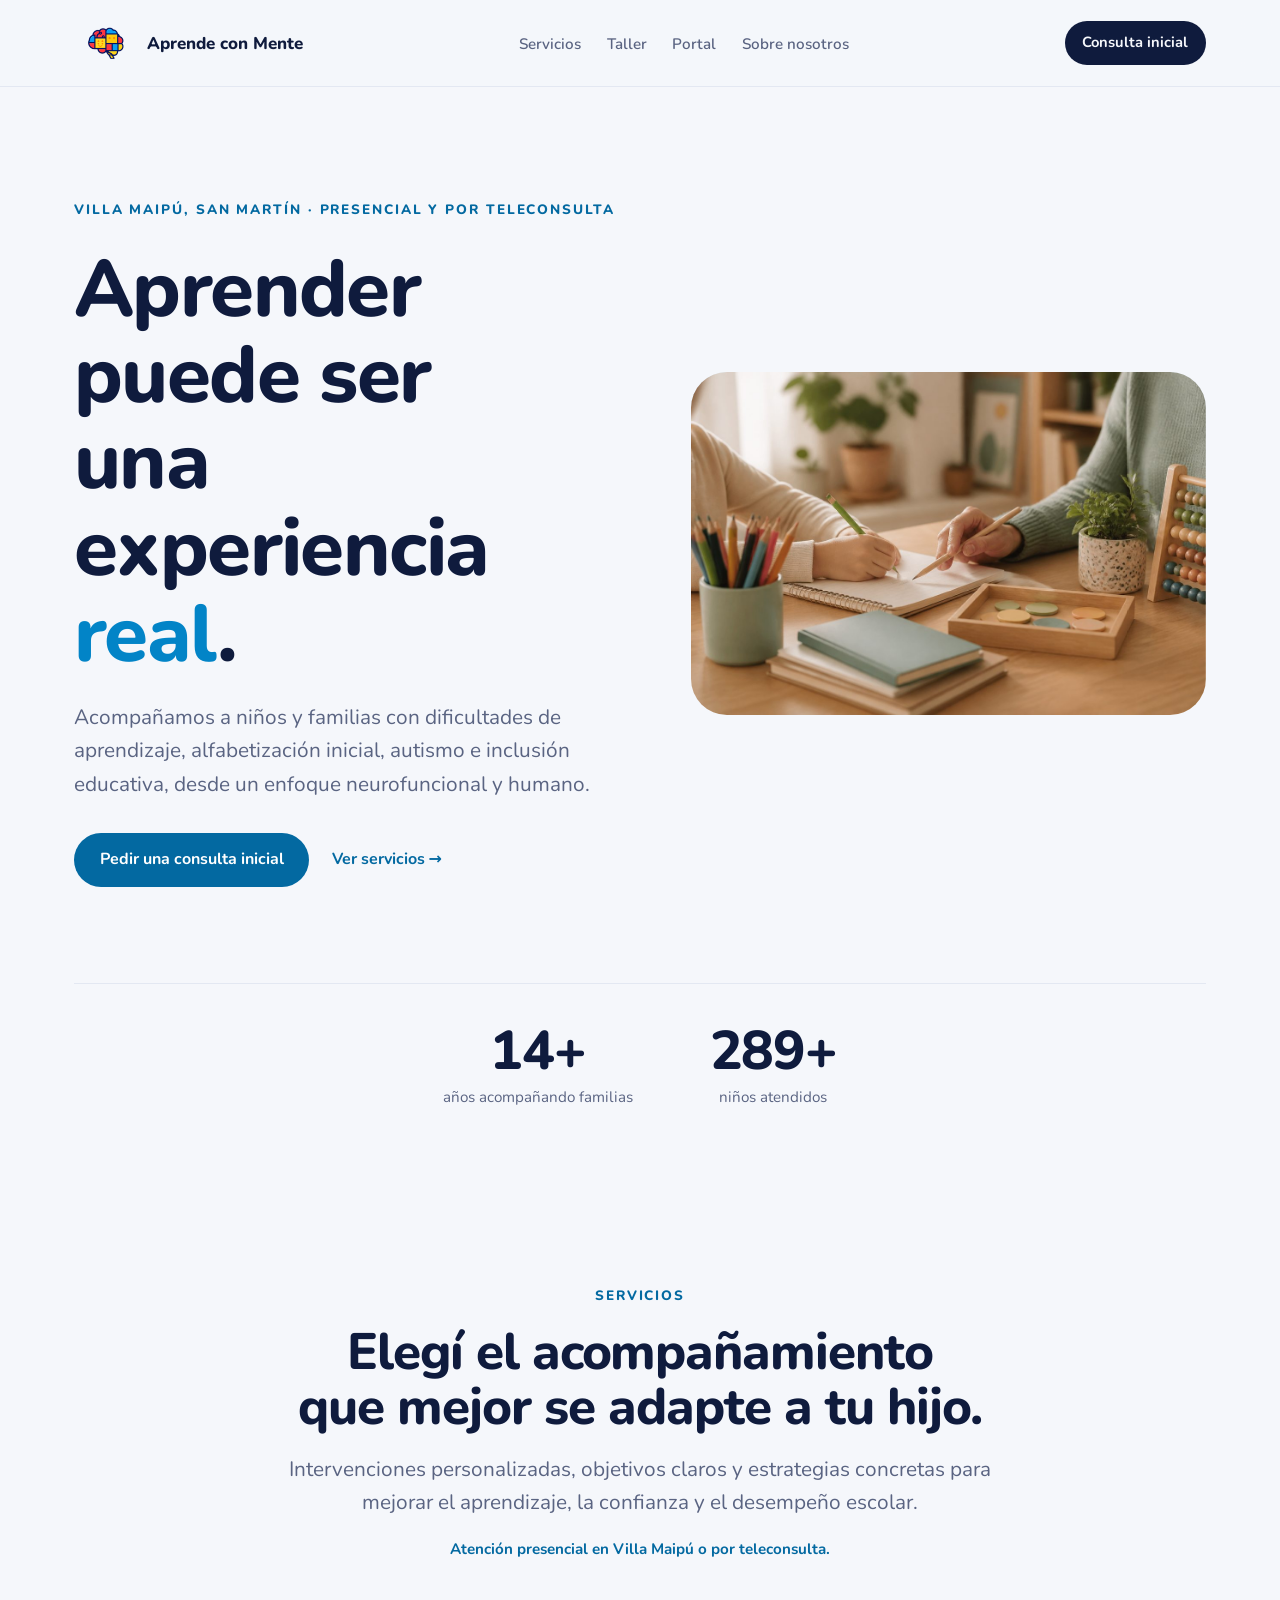
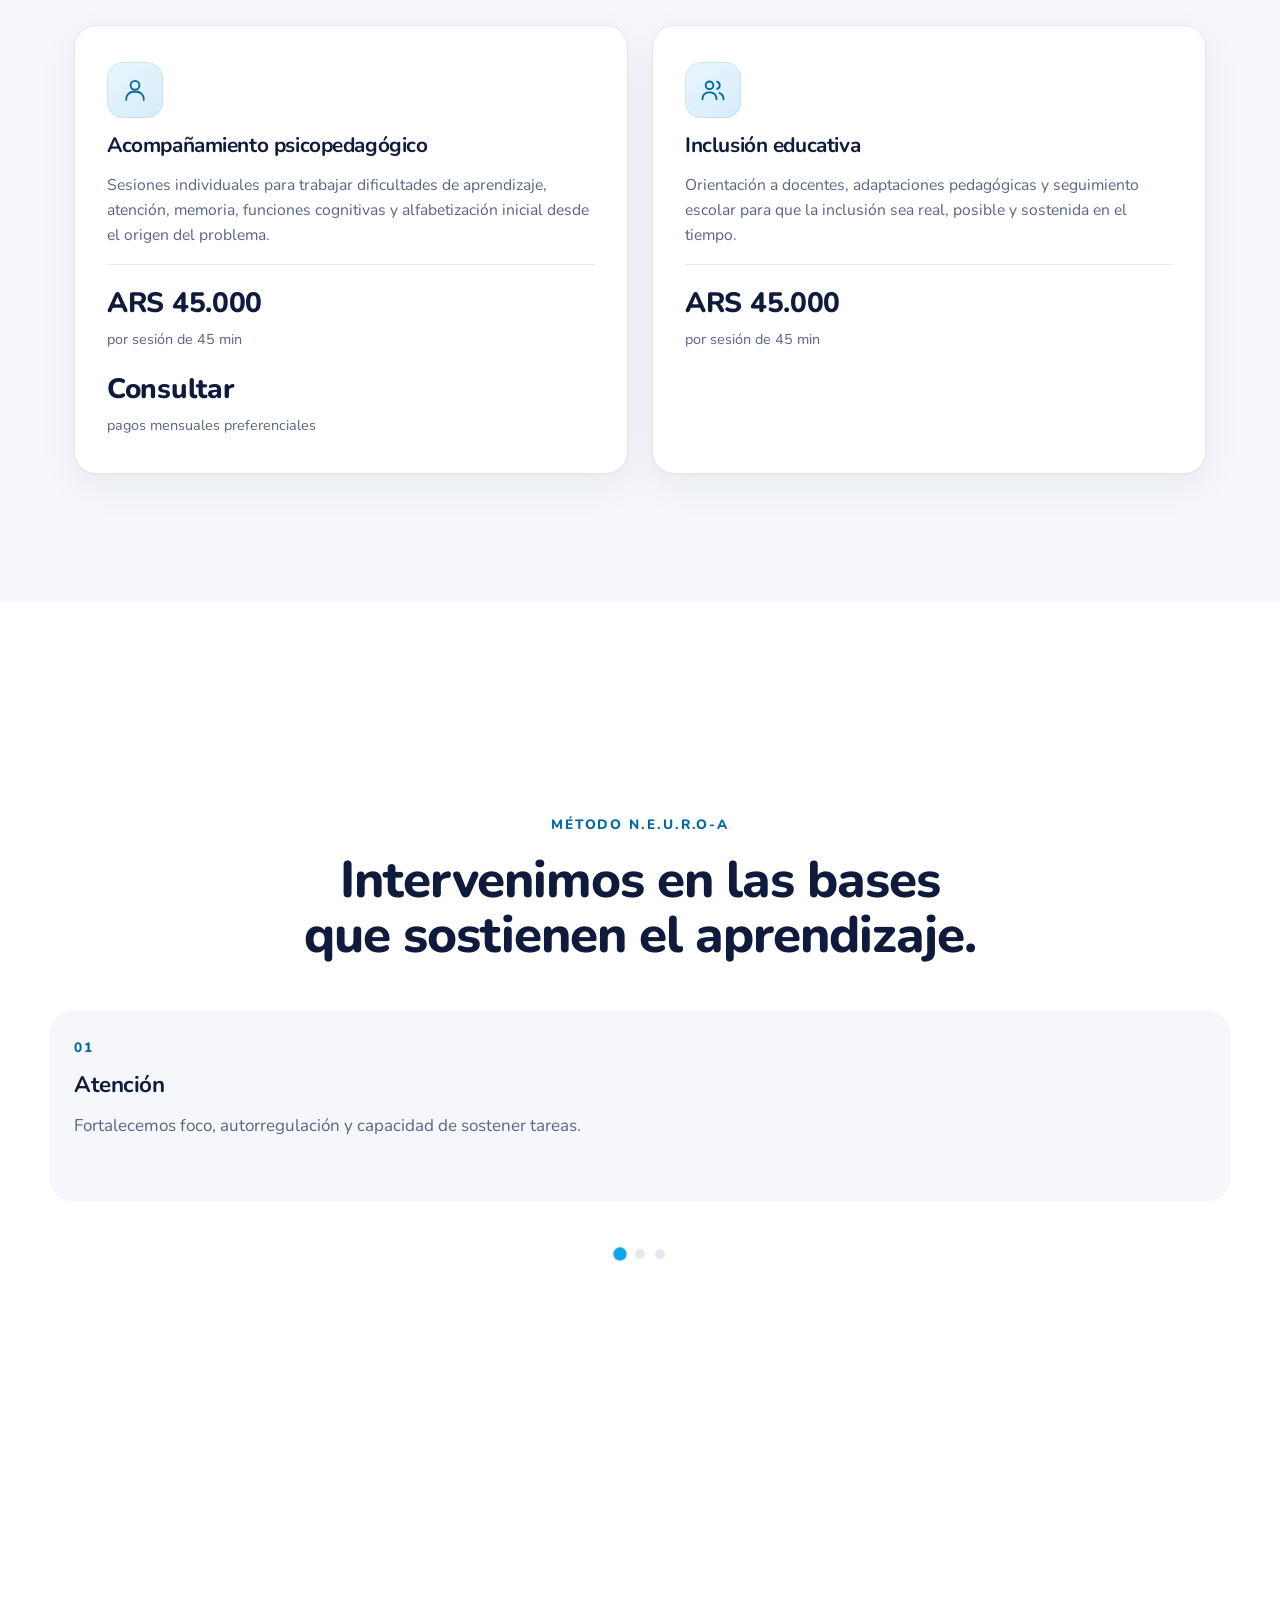
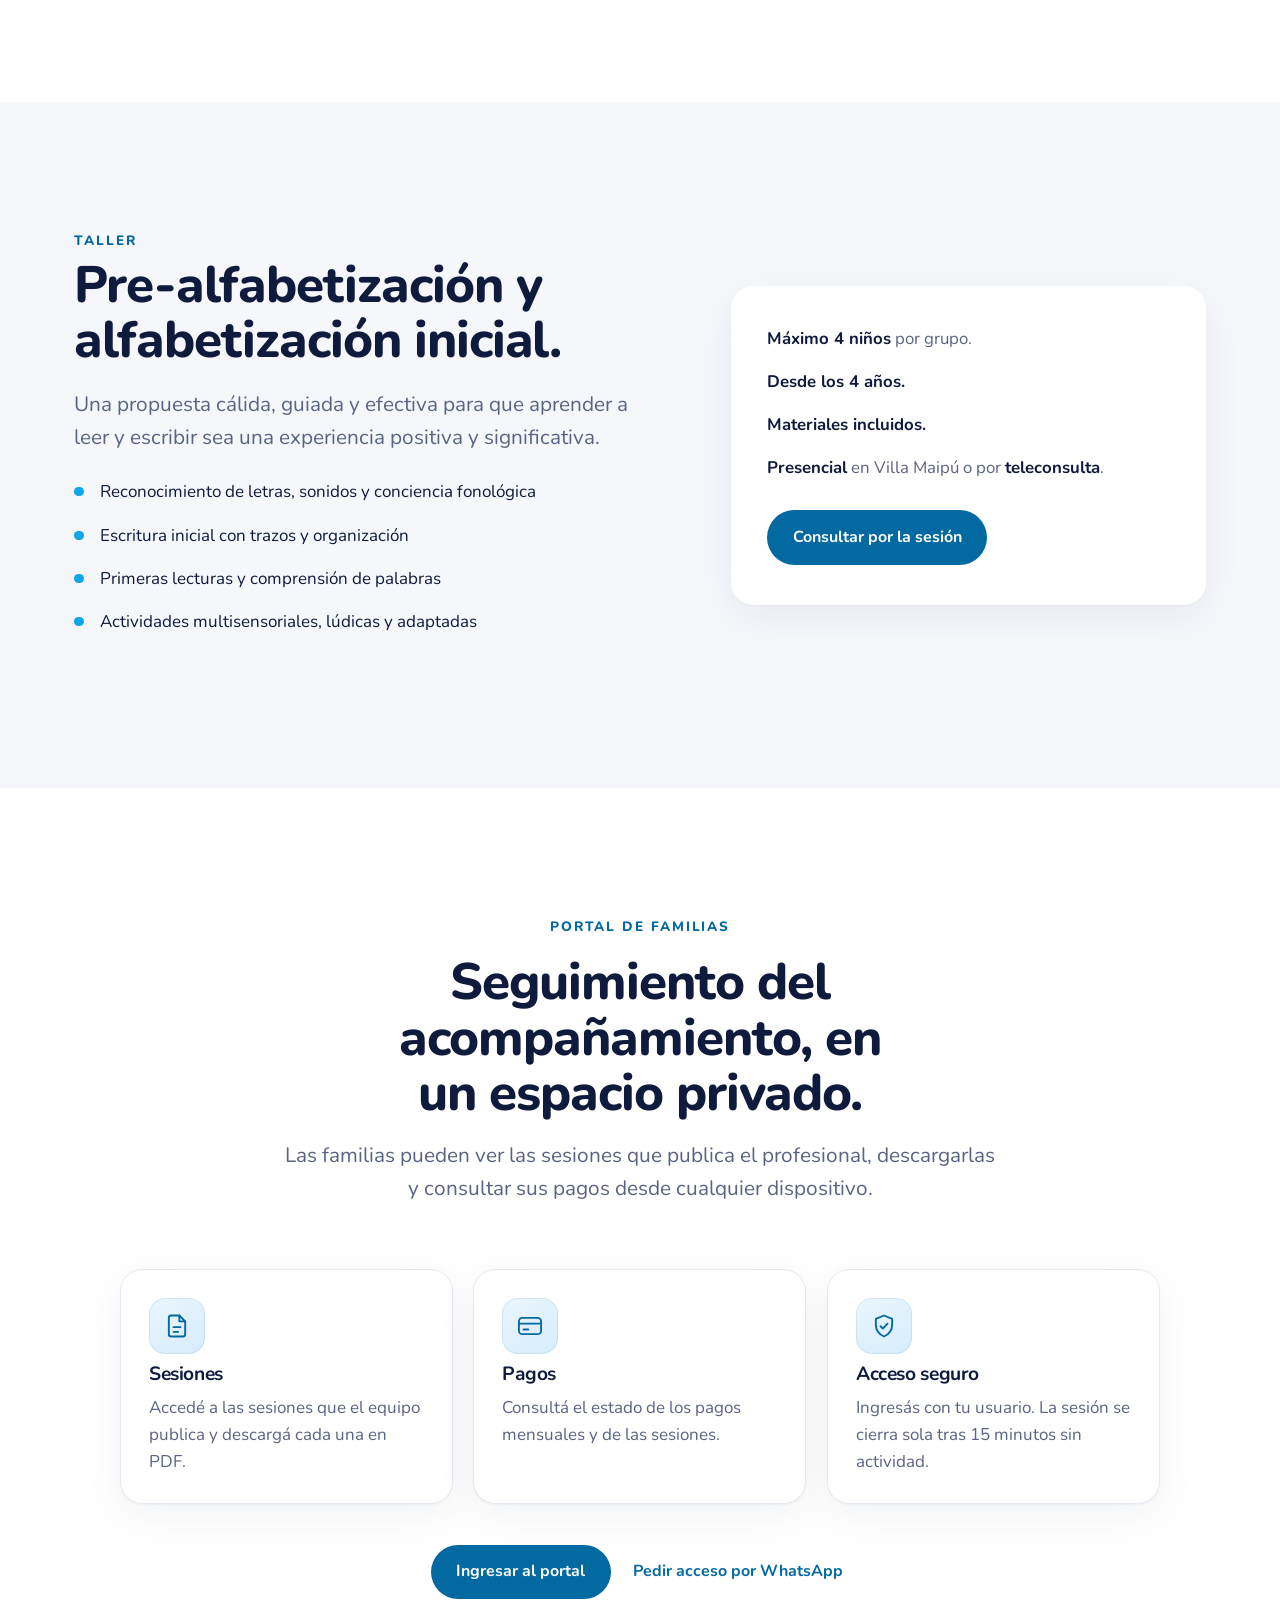
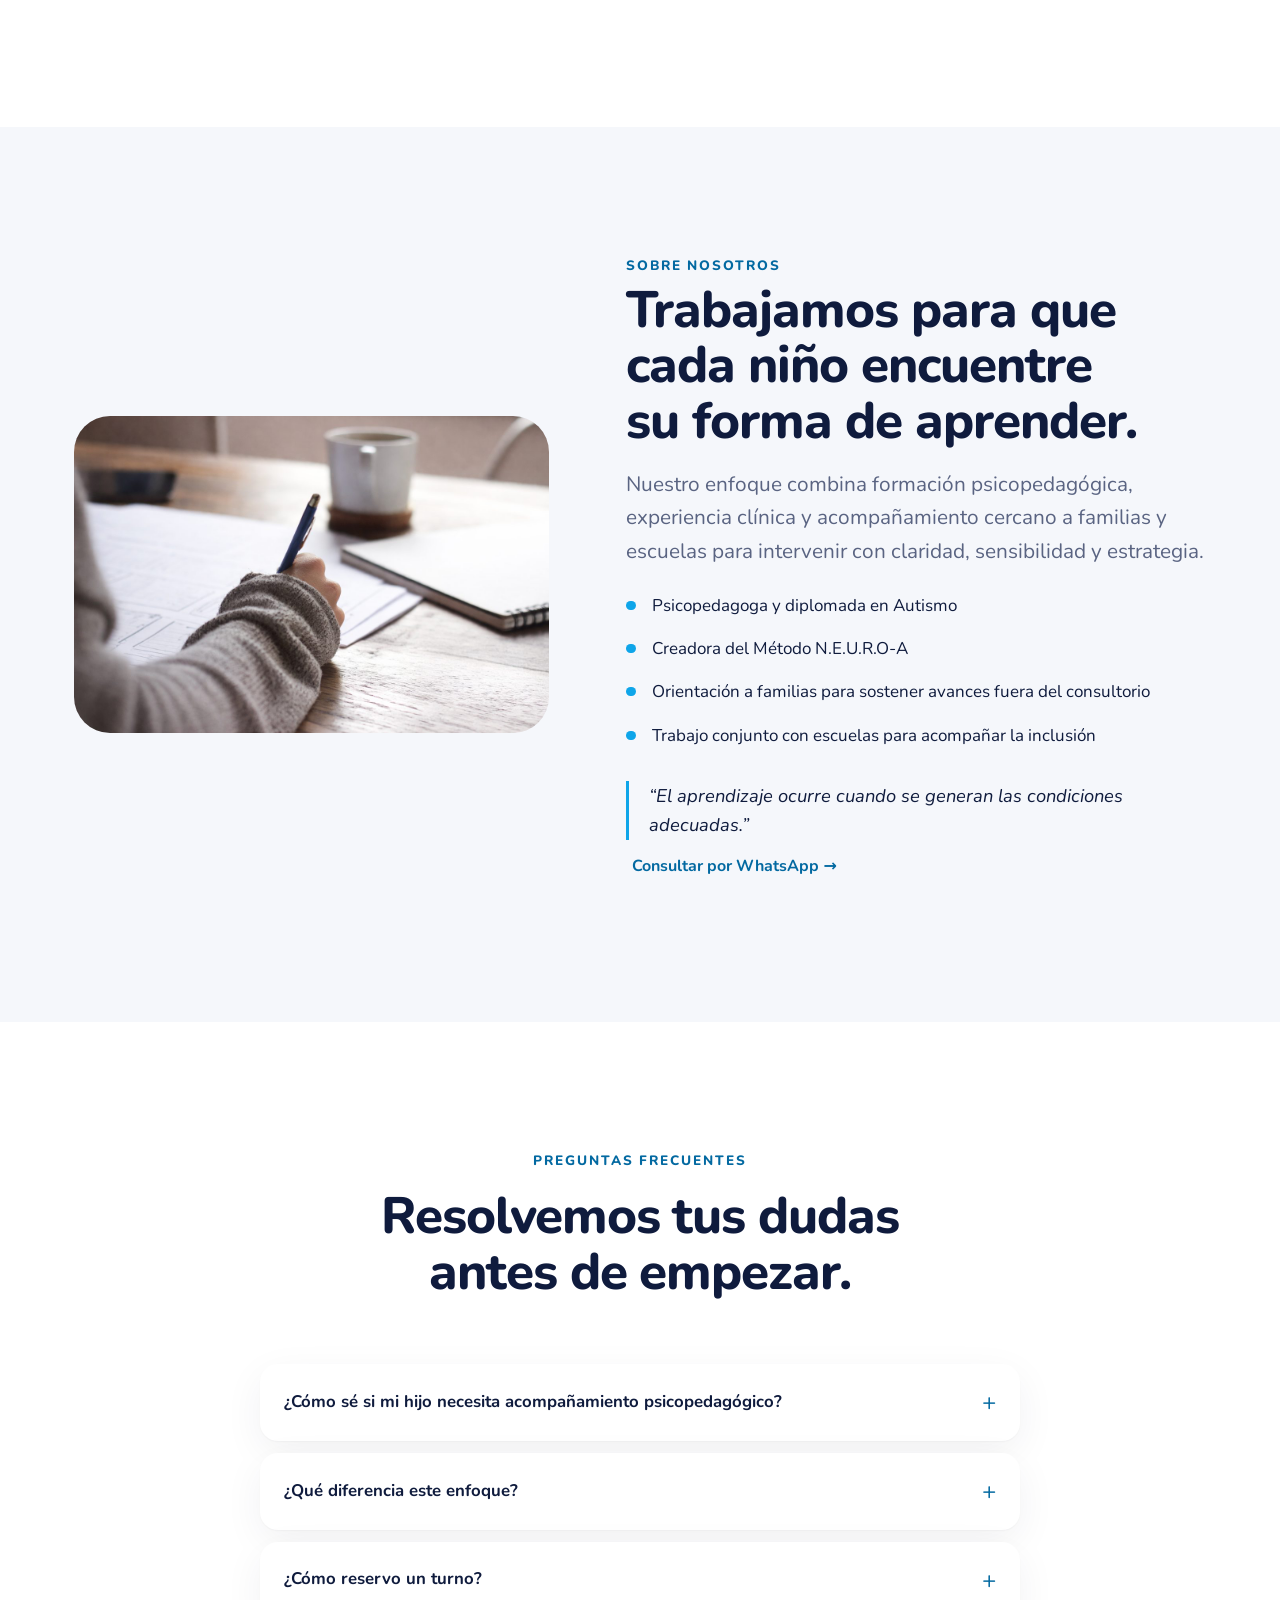
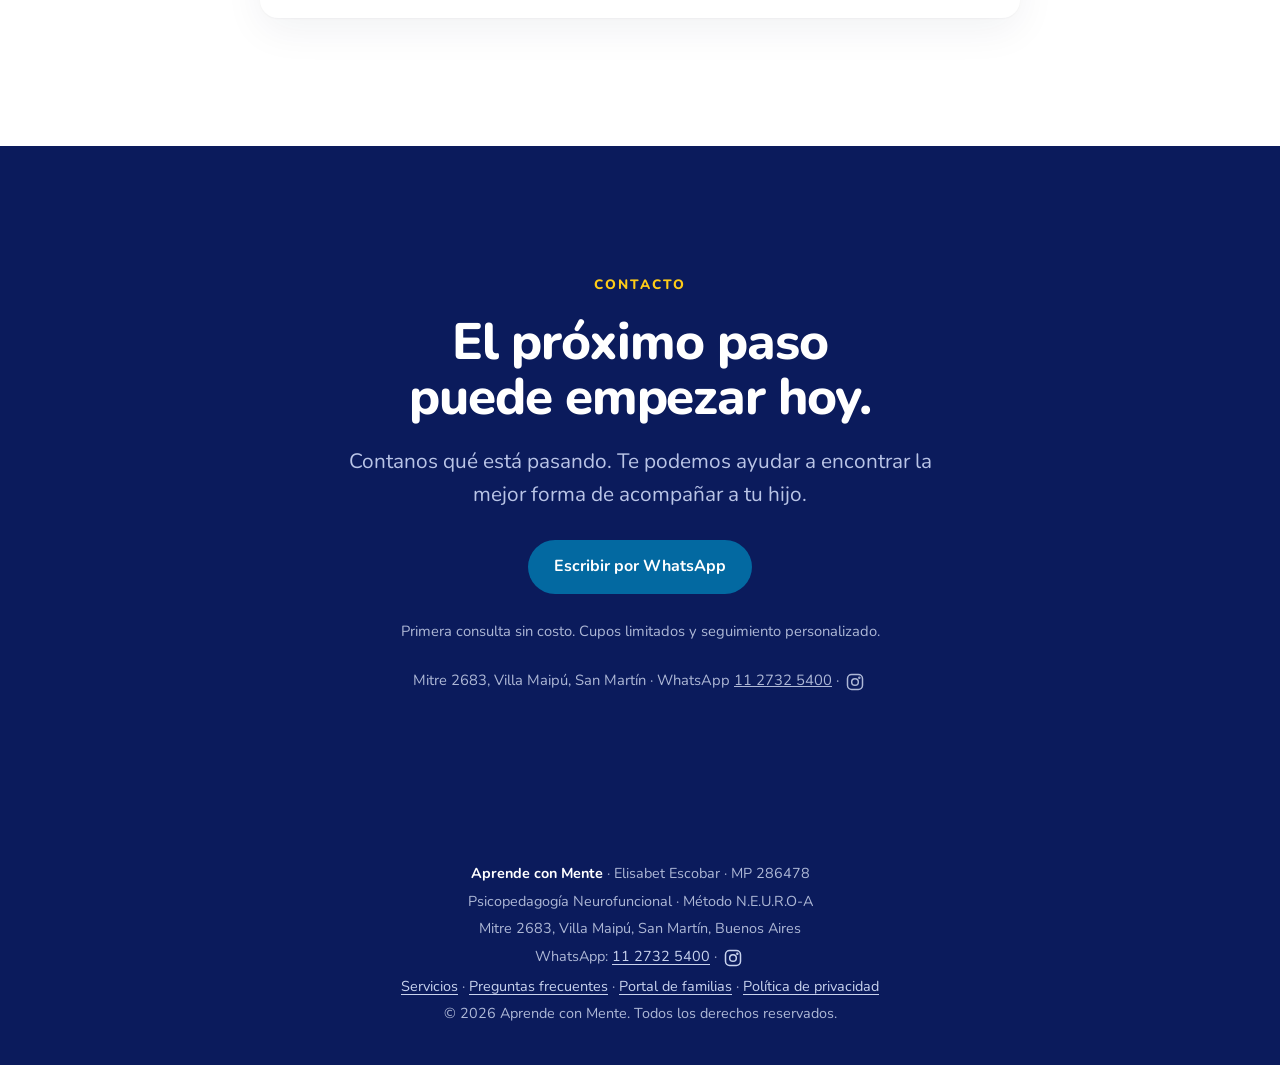
==== commit b6ab39c5: "Icono de Instagram y ajuste de color" ====
--- a/index.html
+++ b/index.html
@@ -228,7 +228,7 @@
           <a class="btn btn-primary" href="https://wa.me/5491127325400?text=Hola%20Elisabet%2C%20quiero%20reservar%20una%20consulta%20inicial">Escribir por WhatsApp</a>
         </div>
         <p class="muted-light">Primera consulta sin costo. Cupos limitados y seguimiento personalizado.</p>
-        <p class="muted-light">Mitre 2683, Villa Maipú, San Martín · WhatsApp <a href="https://wa.me/5491127325400">11 2732 5400</a> · <a href="https://www.instagram.com/aprendeconmente.ar/" target="_blank" rel="noopener">Instagram</a></p>
+        <p class="muted-light">Mitre 2683, Villa Maipú, San Martín · WhatsApp <a href="https://wa.me/5491127325400">11 2732 5400</a> · <a class="ig-link" href="https://www.instagram.com/aprendeconmente.ar/" target="_blank" rel="noopener" aria-label="Instagram de Aprende con Mente"><svg viewBox="0 0 24 24" width="20" height="20" fill="none" stroke="currentColor" stroke-width="1.8" stroke-linecap="round" aria-hidden="true"><rect x="3" y="3" width="18" height="18" rx="5"/><circle cx="12" cy="12" r="4"/><circle cx="17.2" cy="6.8" r=".6" fill="currentColor"/></svg></a></p>
       </div>
     </section>
 
@@ -238,7 +238,7 @@
     <p><strong>Aprende con Mente</strong> · Elisabet Escobar · MP 286478</p>
     <p>Psicopedagogía Neurofuncional · Método N.E.U.R.O-A</p>
     <p>Mitre 2683, Villa Maipú, San Martín, Buenos Aires</p>
-    <p>WhatsApp: <a href="https://wa.me/5491127325400">11 2732 5400</a> · <a href="https://www.instagram.com/aprendeconmente.ar/" target="_blank" rel="noopener">Instagram</a></p>
+    <p>WhatsApp: <a href="https://wa.me/5491127325400">11 2732 5400</a> · <a class="ig-link" href="https://www.instagram.com/aprendeconmente.ar/" target="_blank" rel="noopener" aria-label="Instagram de Aprende con Mente"><svg viewBox="0 0 24 24" width="20" height="20" fill="none" stroke="currentColor" stroke-width="1.8" stroke-linecap="round" aria-hidden="true"><rect x="3" y="3" width="18" height="18" rx="5"/><circle cx="12" cy="12" r="4"/><circle cx="17.2" cy="6.8" r=".6" fill="currentColor"/></svg></a></p>
     <p><a href="#servicios">Servicios</a> · <a href="#preguntas">Preguntas frecuentes</a> · <a href="https://portalsgt.com.ar" target="_blank" rel="noopener">Portal de familias</a> · <a href="privacidad.html">Política de privacidad</a></p>
     <p>© 2026 Aprende con Mente. Todos los derechos reservados.</p>
   </footer>
--- a/assets/styles.css
+++ b/assets/styles.css
@@ -132,7 +132,7 @@
 /* Botones */
 .btn {
   display: inline-flex; align-items: center; justify-content: center;
-  padding: .9rem 1.6rem;
+  padding: .9rem 1.6rem; min-height: 44px;
   border-radius: 999px;
   font-weight: 700; font-size: 1rem;
   text-decoration: none;
@@ -252,7 +252,7 @@
 .split figure { margin: 0; border-radius: 36px; overflow: hidden; background: var(--superficie); }
 .split figure img { width: 100%; height: auto; }
 
-.checklist { list-style: none; padding: 0; margin: 0 0 1.5rem; display: grid; gap: .8rem; }
+.checklist { list-style: none; padding: 0; margin: 0 0 1.5rem; display: grid; gap: 1rem; }
 .checklist li {
   position: relative; padding-left: 1.6rem; color: var(--tinta);
 }
@@ -317,7 +317,7 @@
 .contact h2 { color: #fff; }
 .contact .lead { color: #B9C4E6; }
 .contact-actions { display: flex; flex-wrap: wrap; justify-content: center; gap: 1rem; margin-top: .6rem; }
-.muted-light { color: #8E9AC2; font-size: .92rem; margin-top: .4rem; }
+.muted-light { color: #AEB8D6; font-size: .92rem; margin-top: .4rem; }
 
 /* Las secciones no quedan tapadas por el encabezado fijo al navegar por el menú */
 section[id] { scroll-margin-top: 72px; }
@@ -459,10 +459,11 @@
   text-align: center;
   padding: 2.5rem 1.5rem;
   background: var(--marino);
-  color: #8E9AC2;
+  color: #AEB8D6;
   font-size: .9rem;
 }
 .site-footer strong { color: #fff; }
+.site-footer a { color: #C9D3EE; text-underline-offset: 3px; }
 .site-footer p + p { margin-top: .3rem; }
 
 /* Movimiento: revelado al hacer scroll.
@@ -518,3 +519,7 @@
   .nav { padding: .6rem 1.25rem; }
   .brand img { width: 48px; height: 48px; }
 }
+
+/* Icono de Instagram */
+.ig-link { display: inline-flex; align-items: center; vertical-align: middle; color: inherit; padding: 2px; }
+.ig-link:hover { color: var(--celeste); }
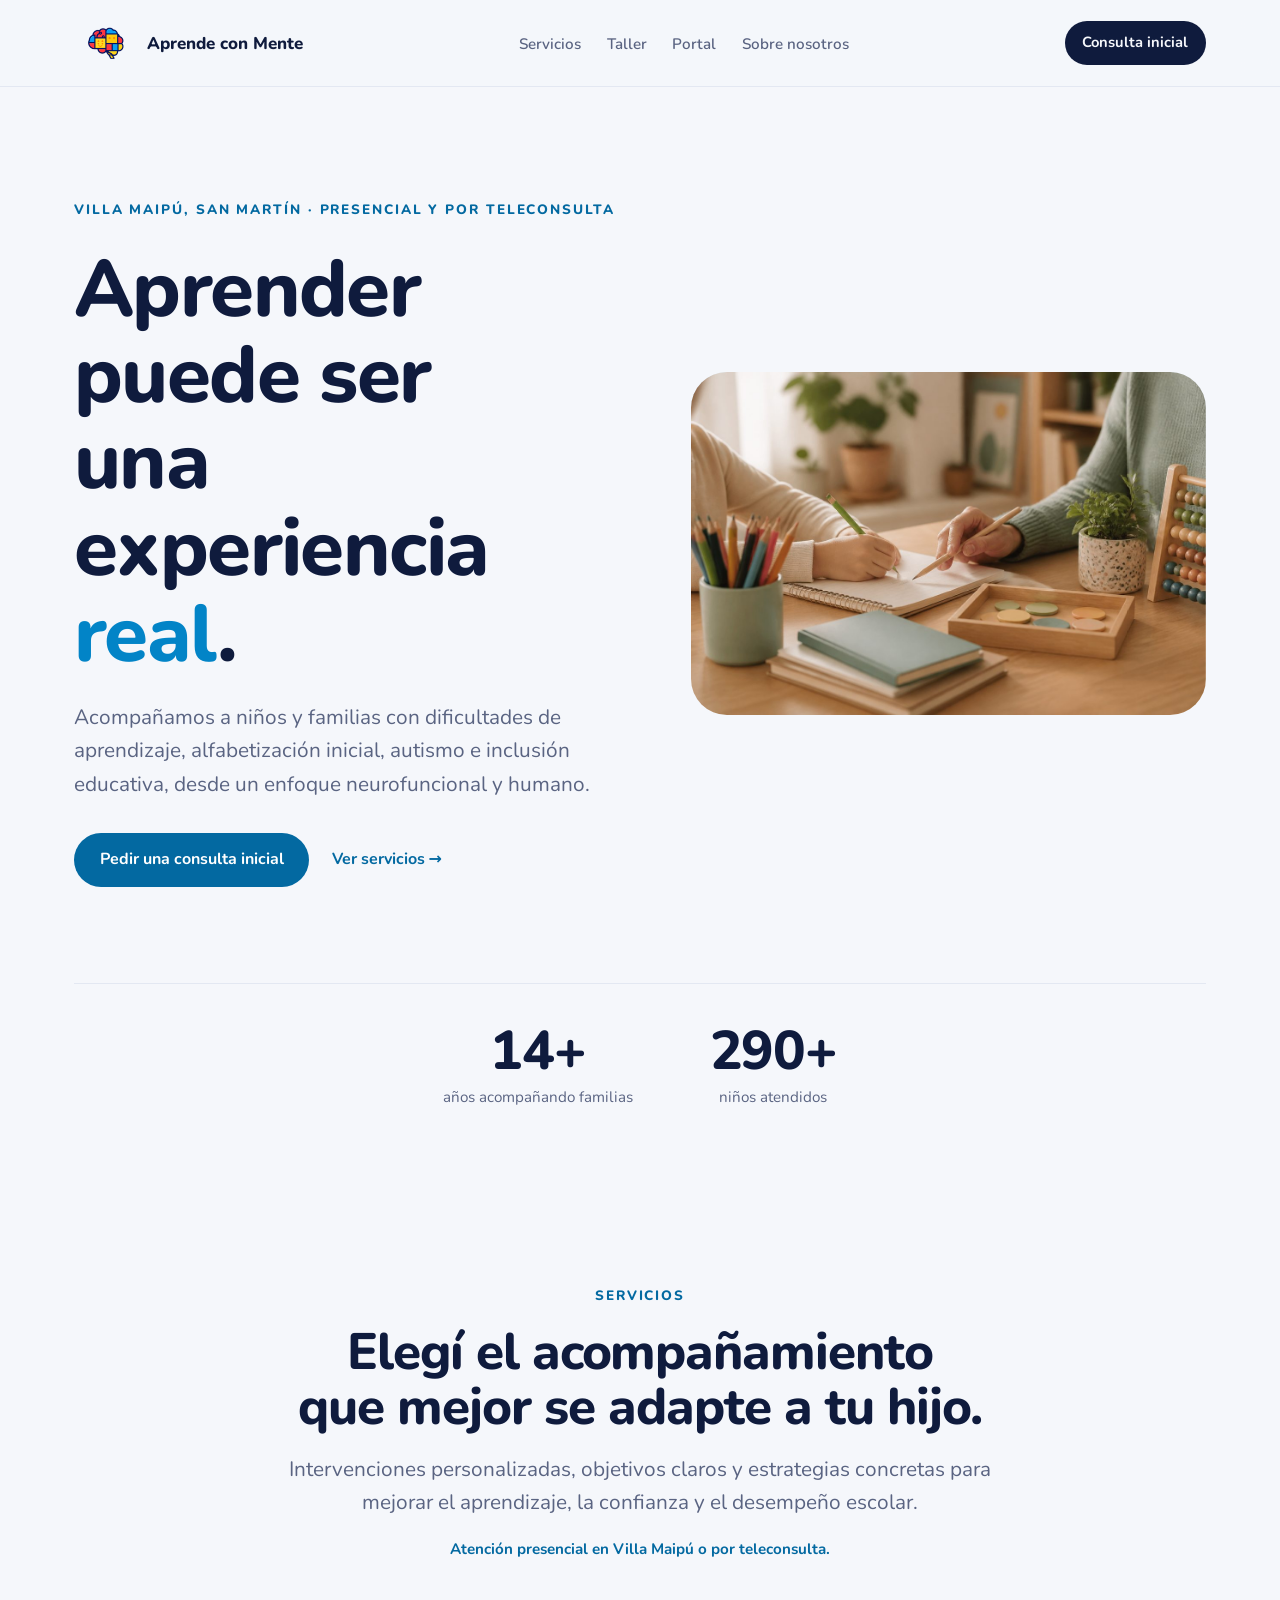
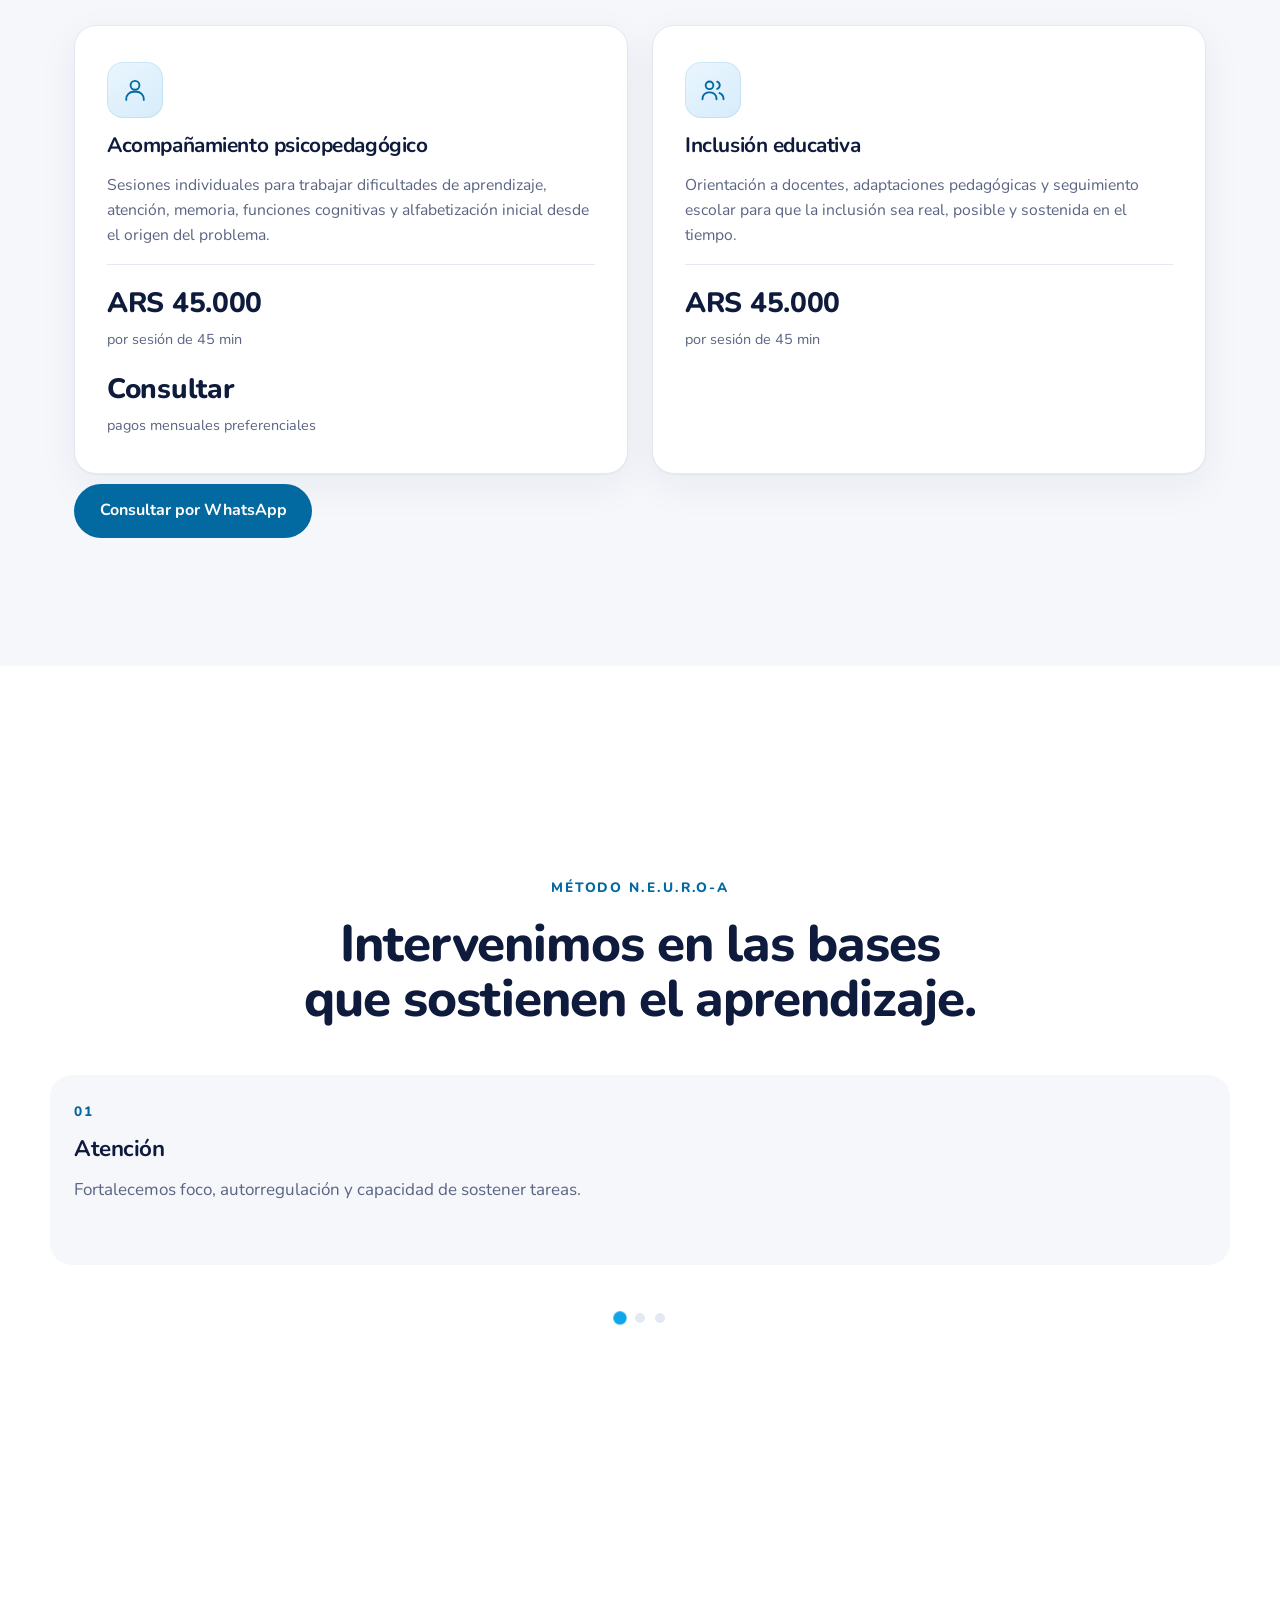
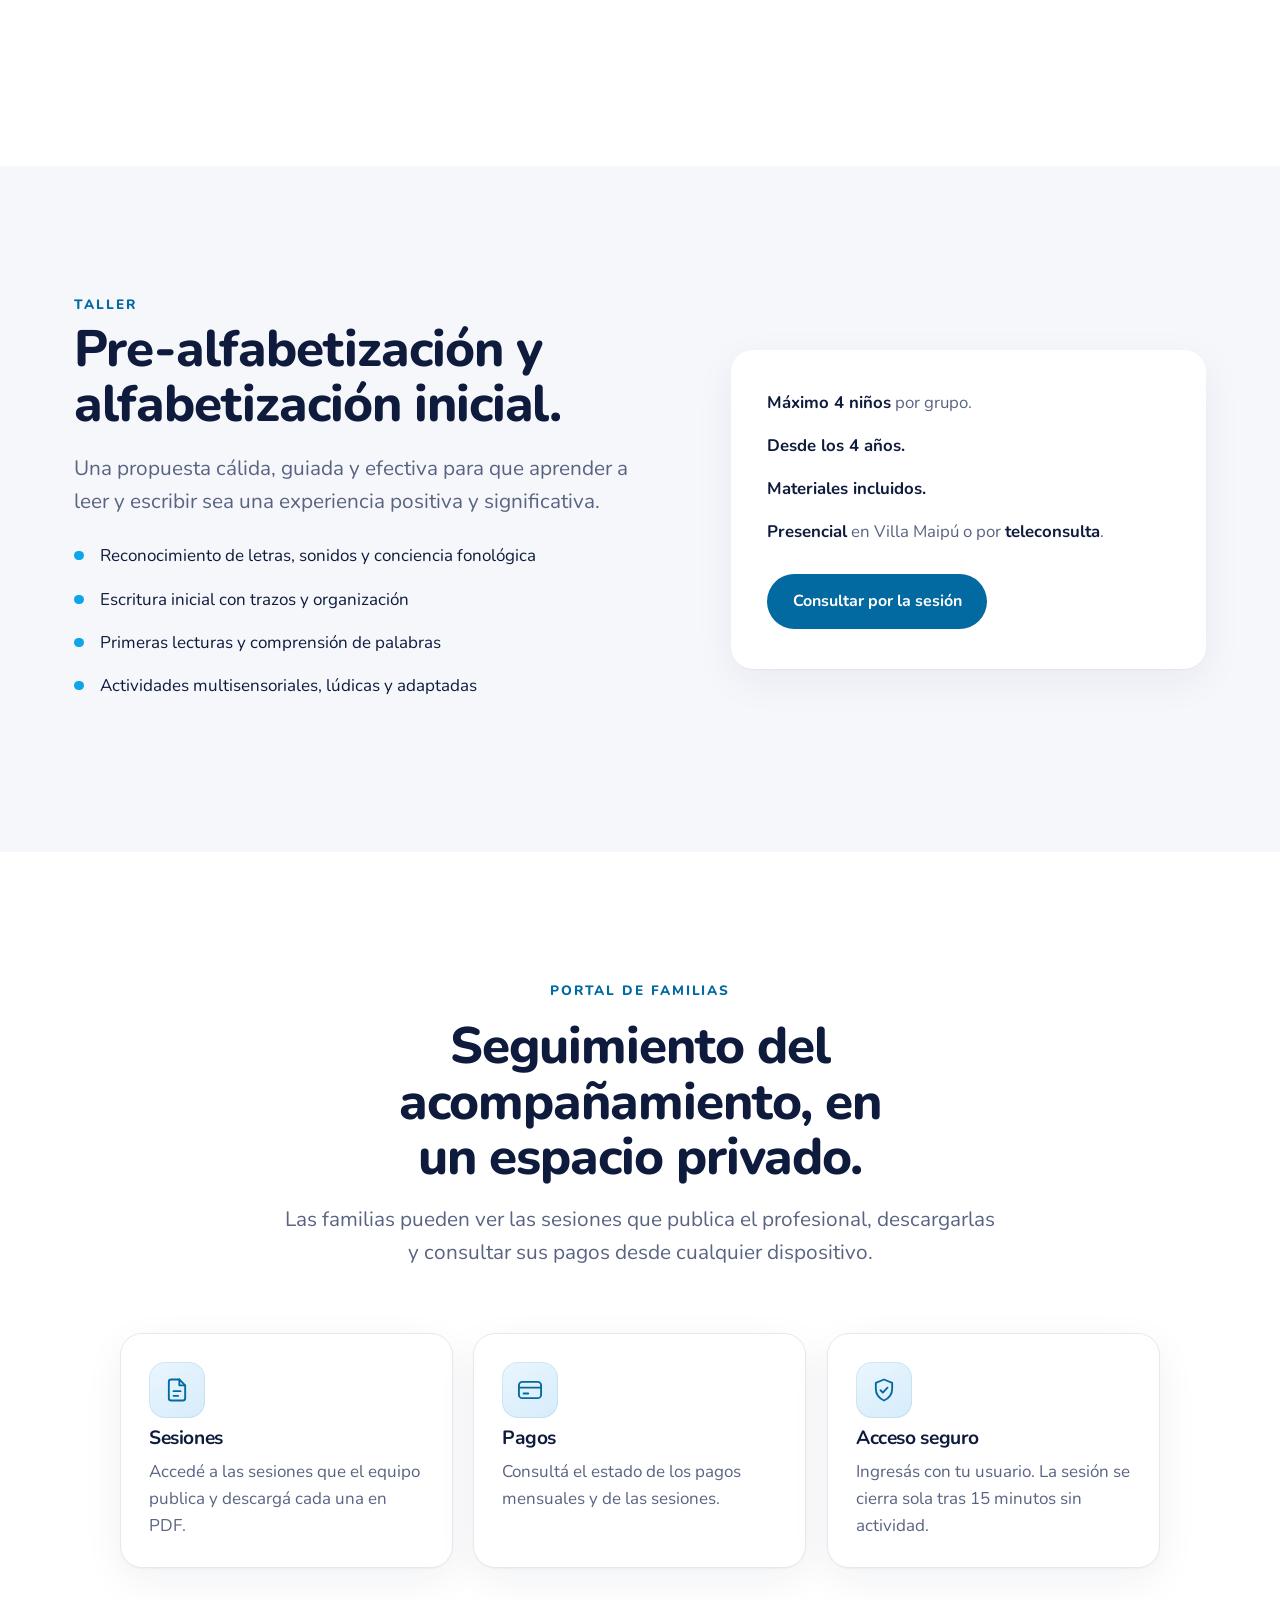
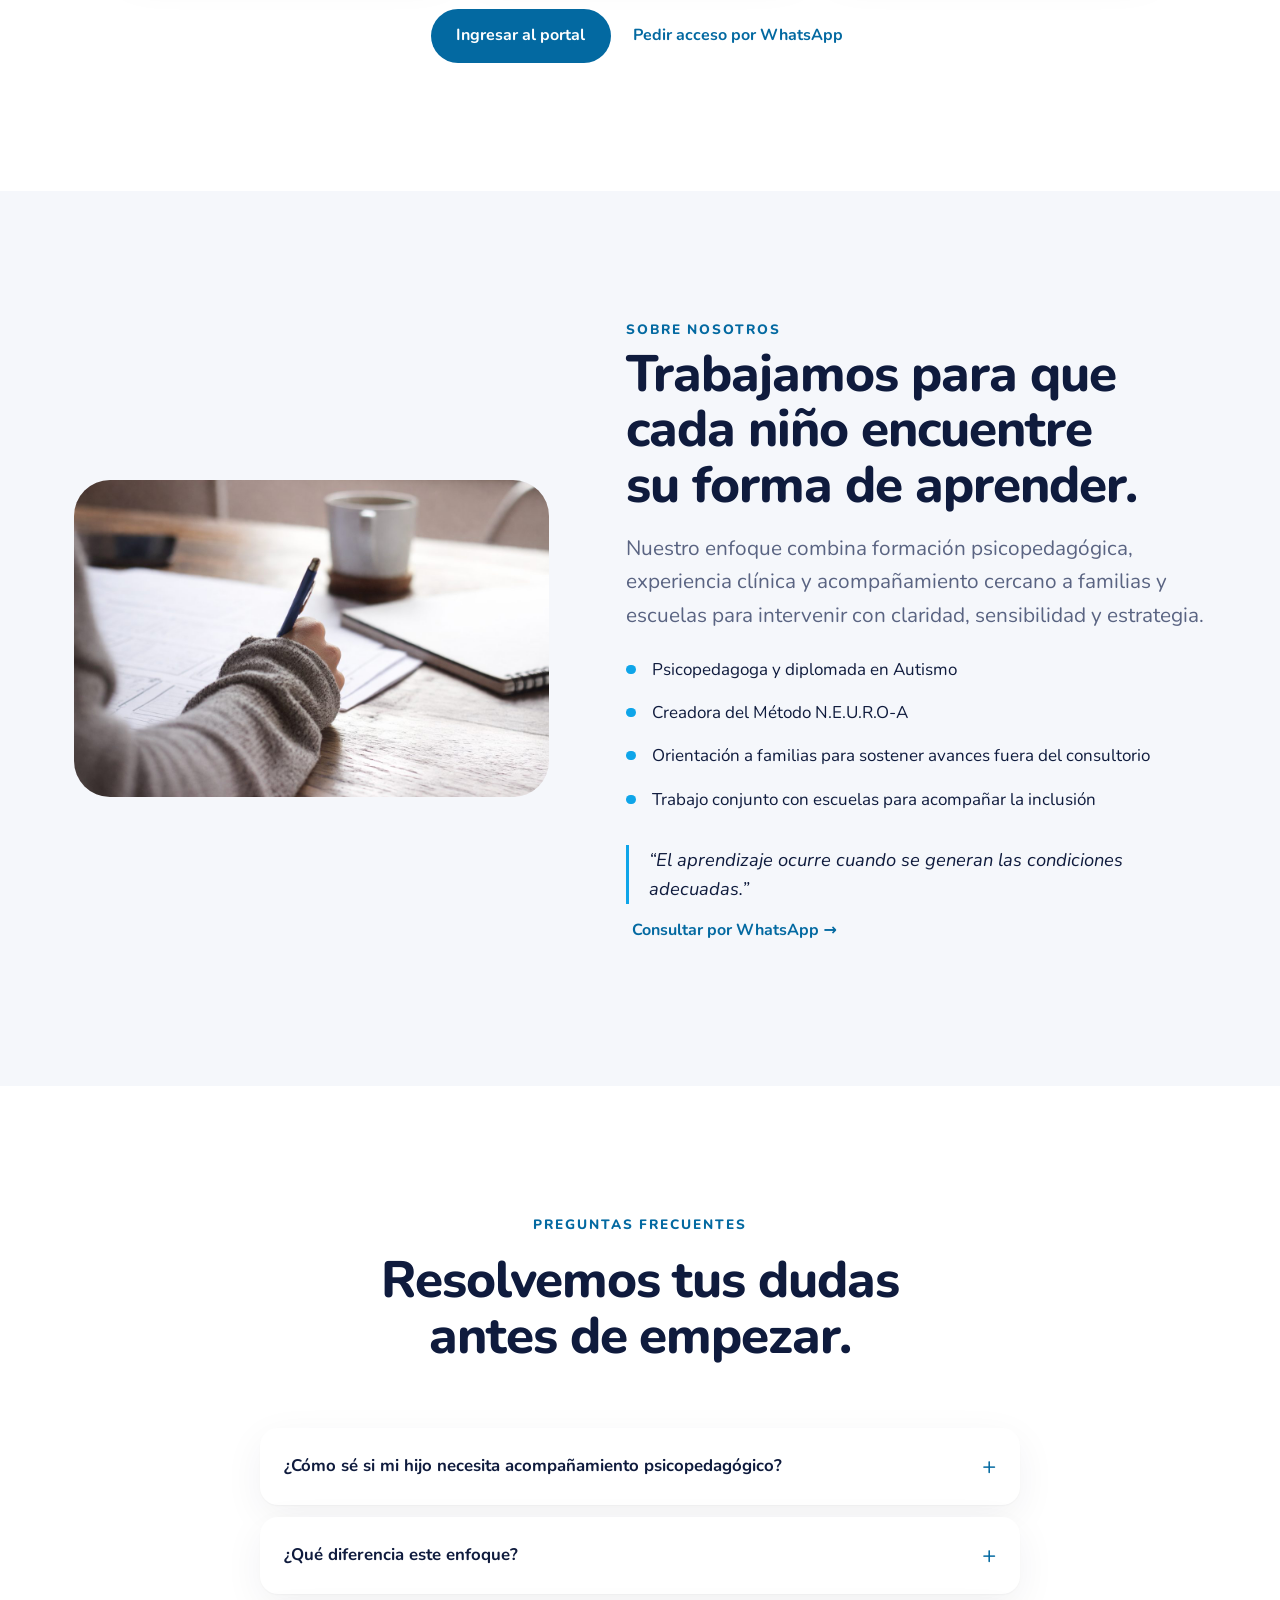
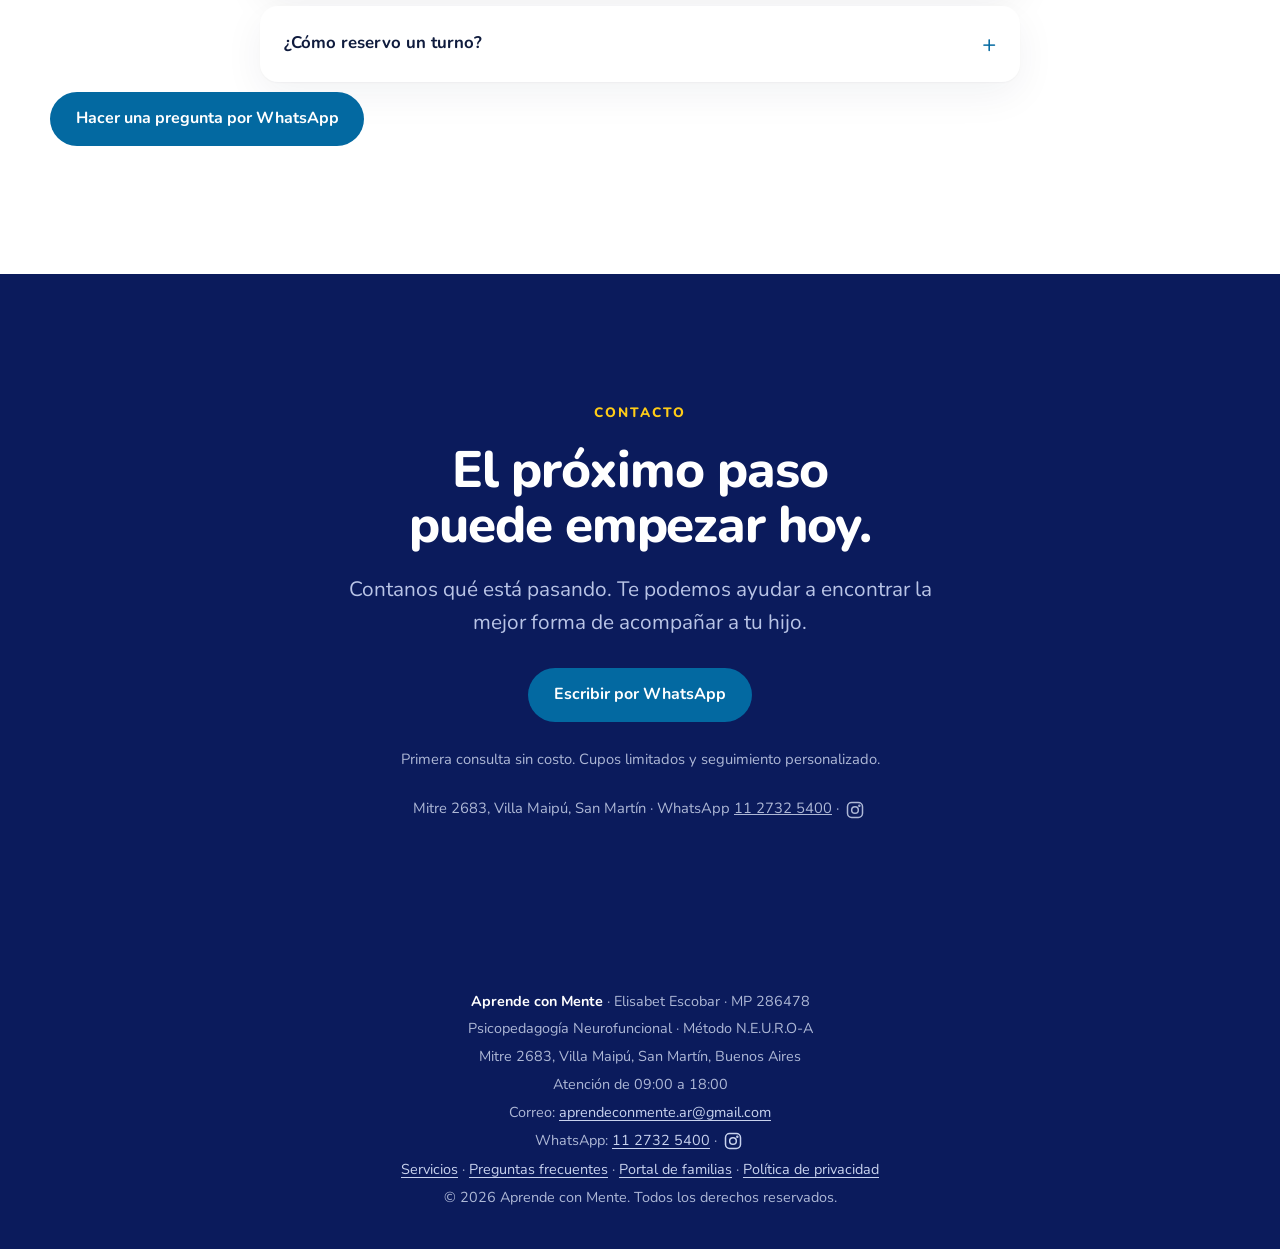
==== commit bb34e4fa: "Horarios, correo y botones de contacto" ====
--- a/index.html
+++ b/index.html
@@ -88,6 +88,9 @@
       <div id="lista-servicios" class="services" aria-live="polite">
         <!-- Se completa desde assets/pricing.json -->
       </div>
+      <div class="actions reveal">
+        <a class="btn btn-primary" href="https://wa.me/5491127325400?text=Hola%20Elisabet%2C%20quiero%20consultar%20por%20un%20servicio">Consultar por WhatsApp</a>
+      </div>
     </section>
 
     <!-- 3. Método: tres capítulos -->
@@ -216,6 +219,9 @@
           <p>Escribinos por WhatsApp y te contamos los próximos pasos según disponibilidad.</p>
         </details>
       </div>
+      <div class="actions reveal">
+        <a class="btn btn-primary" href="https://wa.me/5491127325400?text=Hola%20Elisabet%2C%20tengo%20una%20pregunta">Hacer una pregunta por WhatsApp</a>
+      </div>
     </section>
 
     <!-- 7. Contacto (sección oscura) -->
@@ -238,6 +244,8 @@
     <p><strong>Aprende con Mente</strong> · Elisabet Escobar · MP 286478</p>
     <p>Psicopedagogía Neurofuncional · Método N.E.U.R.O-A</p>
     <p>Mitre 2683, Villa Maipú, San Martín, Buenos Aires</p>
+    <p>Atención de 09:00 a 18:00</p>
+    <p>Correo: <a href="mailto:aprendeconmente.ar@gmail.com">aprendeconmente.ar@gmail.com</a></p>
     <p>WhatsApp: <a href="https://wa.me/5491127325400">11 2732 5400</a> · <a class="ig-link" href="https://www.instagram.com/aprendeconmente.ar/" target="_blank" rel="noopener" aria-label="Instagram de Aprende con Mente"><svg viewBox="0 0 24 24" width="20" height="20" fill="none" stroke="currentColor" stroke-width="1.8" stroke-linecap="round" aria-hidden="true"><rect x="3" y="3" width="18" height="18" rx="5"/><circle cx="12" cy="12" r="4"/><circle cx="17.2" cy="6.8" r=".6" fill="currentColor"/></svg></a></p>
     <p><a href="#servicios">Servicios</a> · <a href="#preguntas">Preguntas frecuentes</a> · <a href="https://portalsgt.com.ar" target="_blank" rel="noopener">Portal de familias</a> · <a href="privacidad.html">Política de privacidad</a></p>
     <p>© 2026 Aprende con Mente. Todos los derechos reservados.</p>
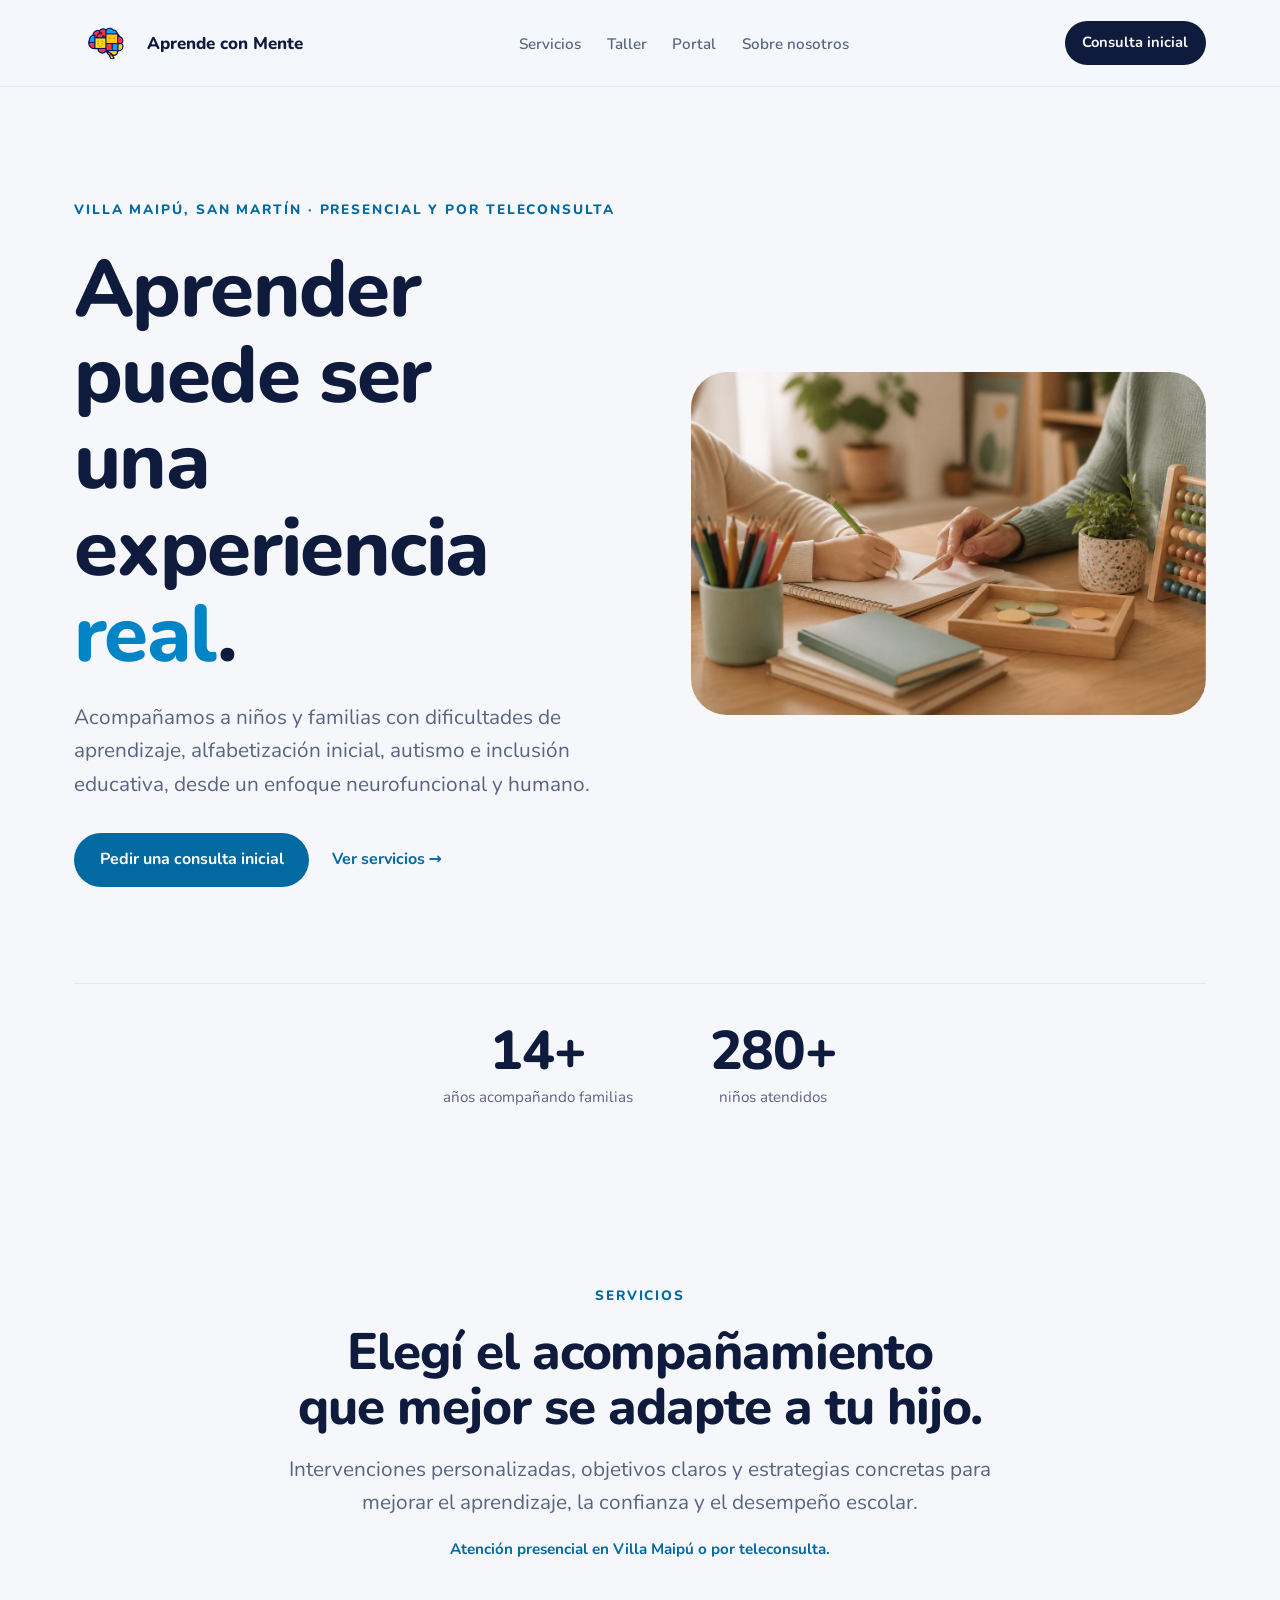
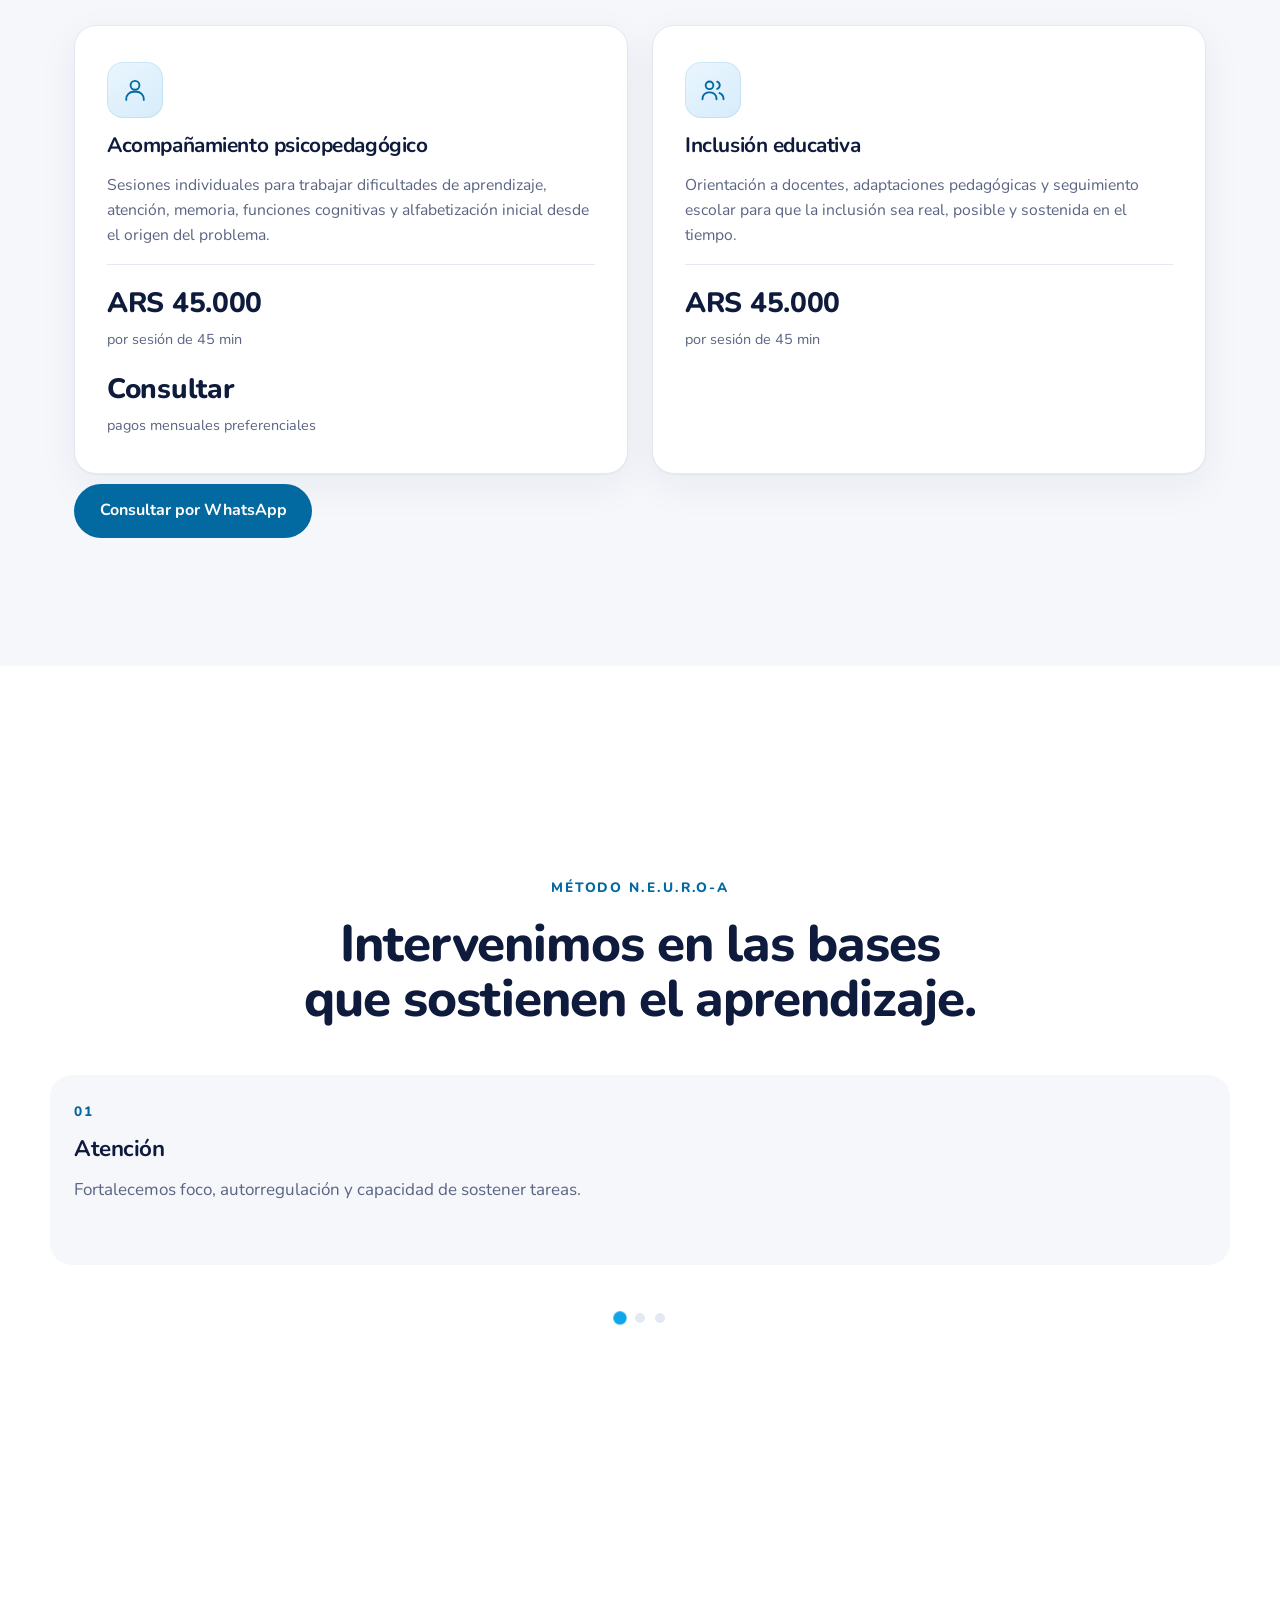
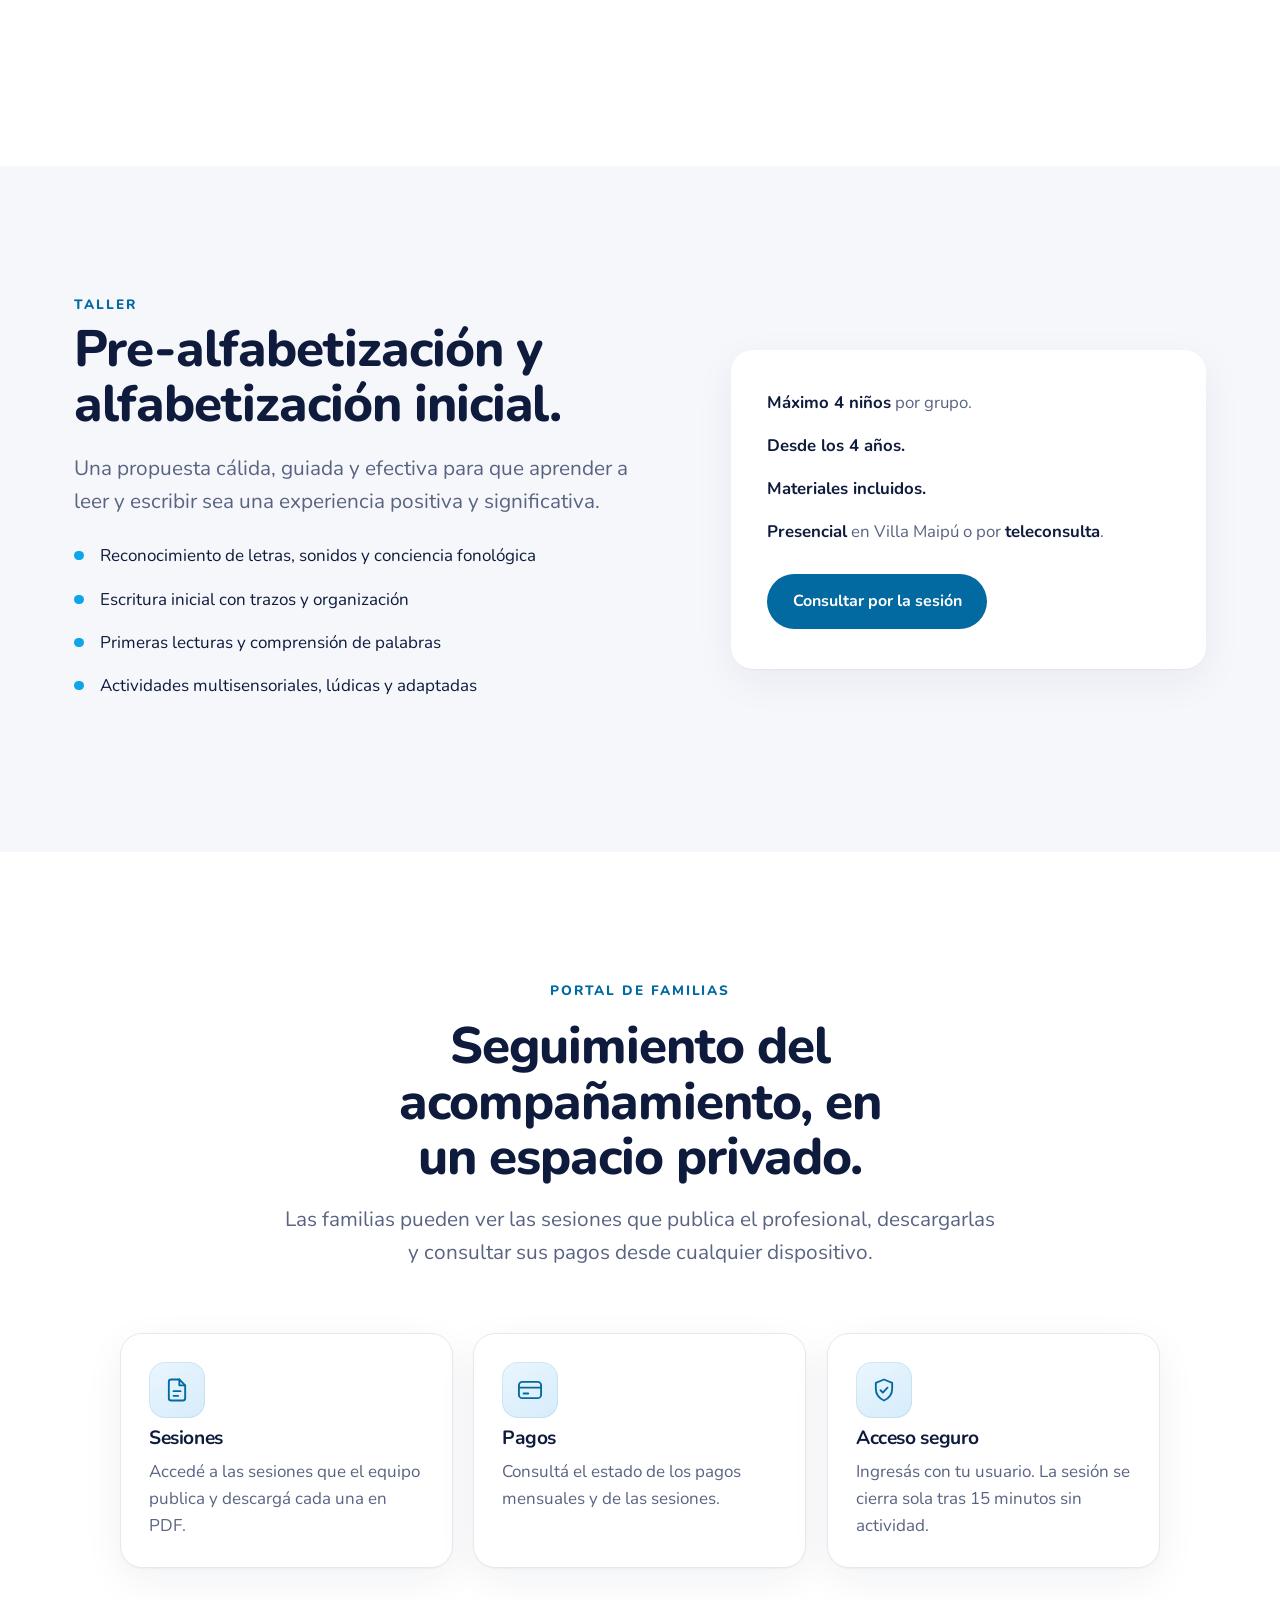
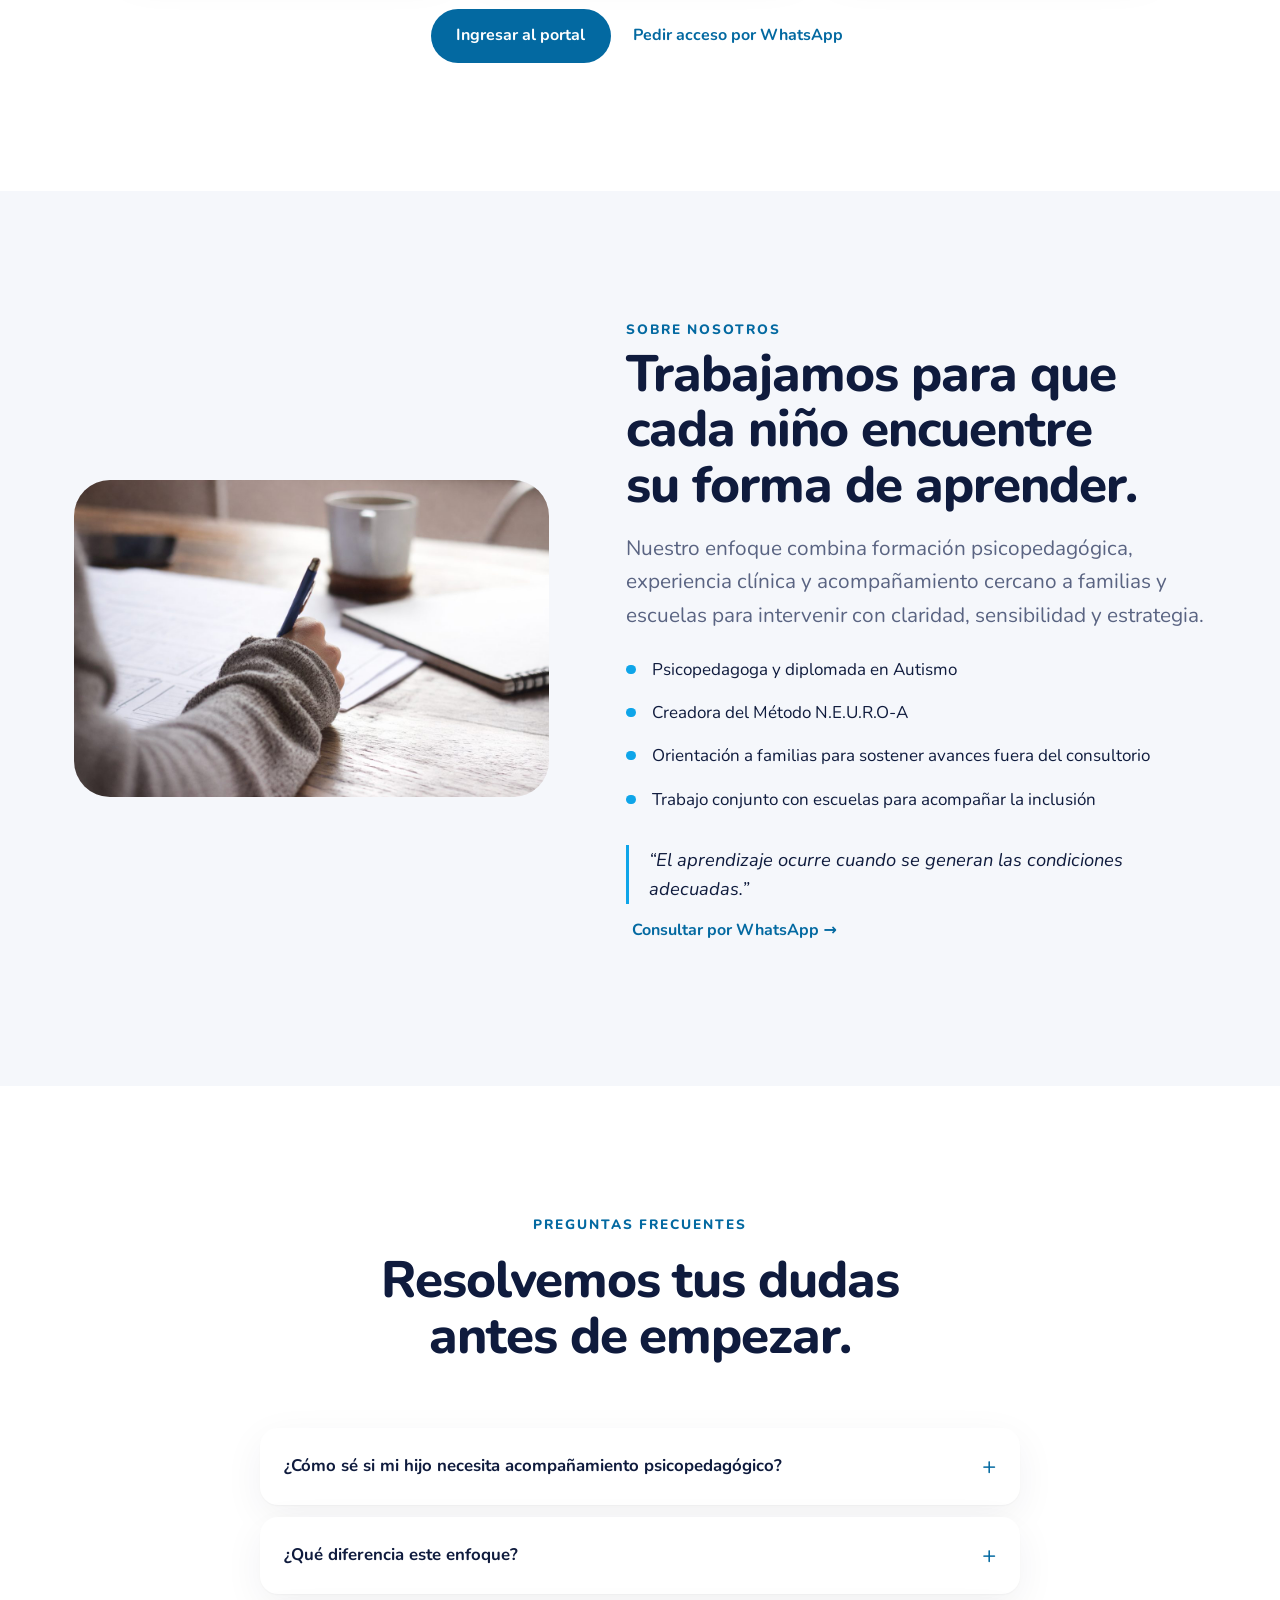
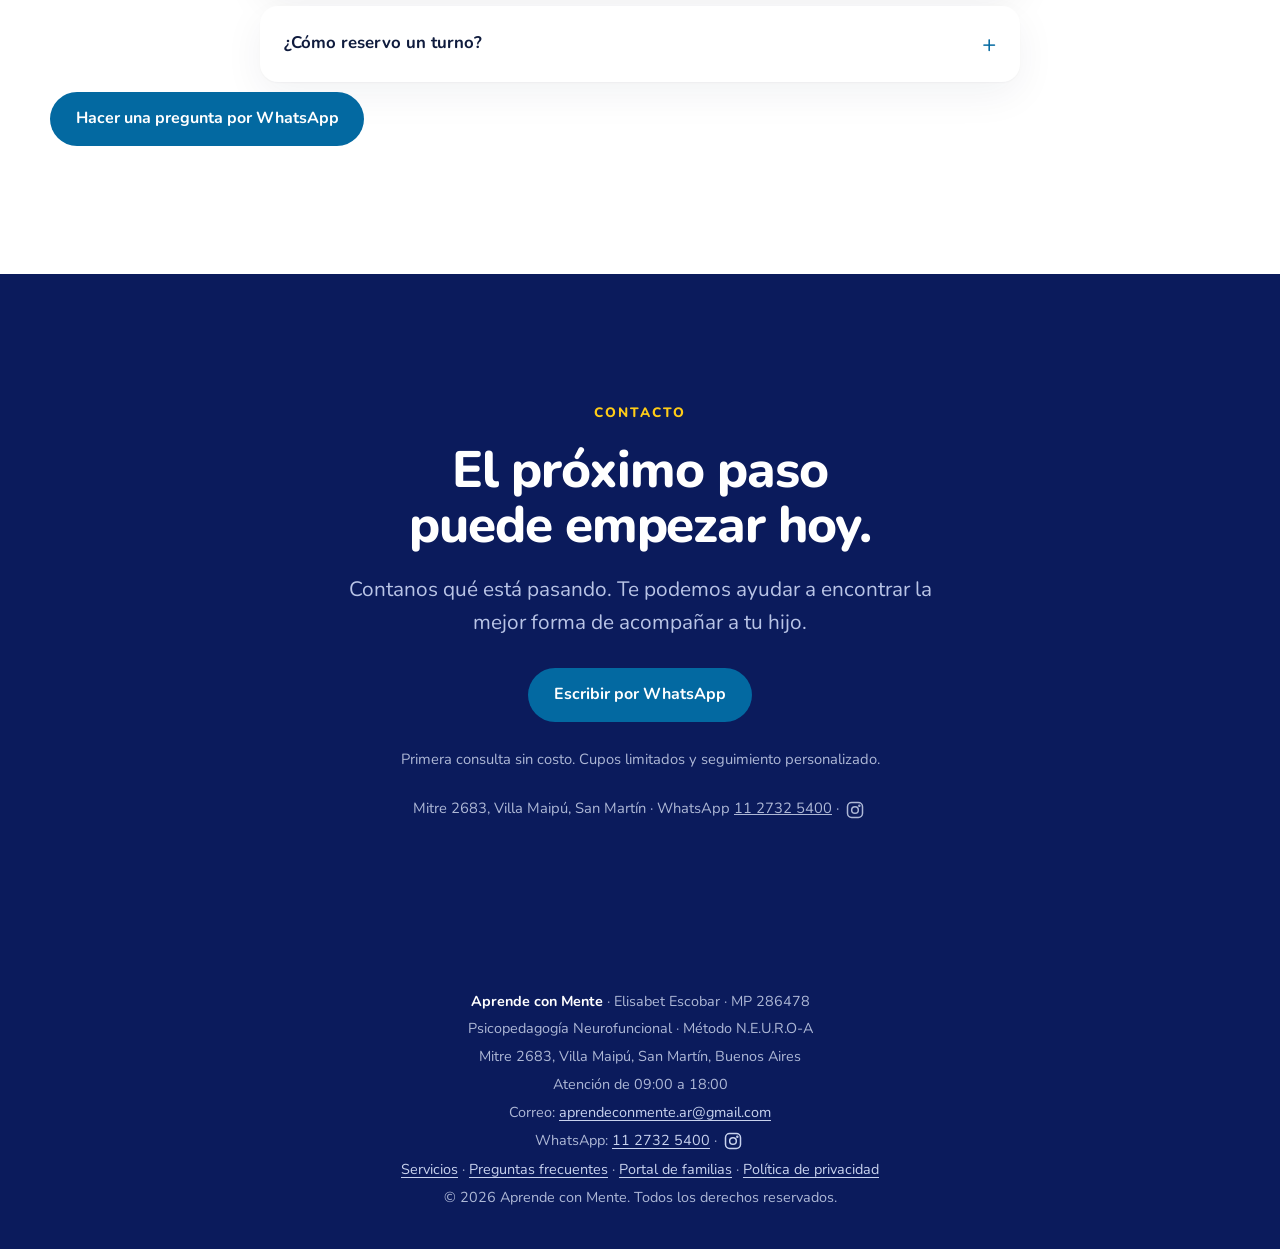
==== commit 57574b03: "Nombre accesible del logo" ====
--- a/index.html
+++ b/index.html
@@ -41,7 +41,7 @@
   <header class="site-header" id="cabecera">
     <nav class="nav" aria-label="Principal">
       <a class="brand" href="#inicio">
-        <img src="images/logo.png" alt="" width="32" height="32">
+        <img src="images/logo.png" alt="Aprende con Mente" width="32" height="32">
         <span>Aprende con Mente</span>
       </a>
       <button class="menu-toggle" type="button" aria-expanded="false" aria-controls="menu-principal"><span class="sr-only">Abrir menú</span><span class="bars" aria-hidden="true"></span></button>
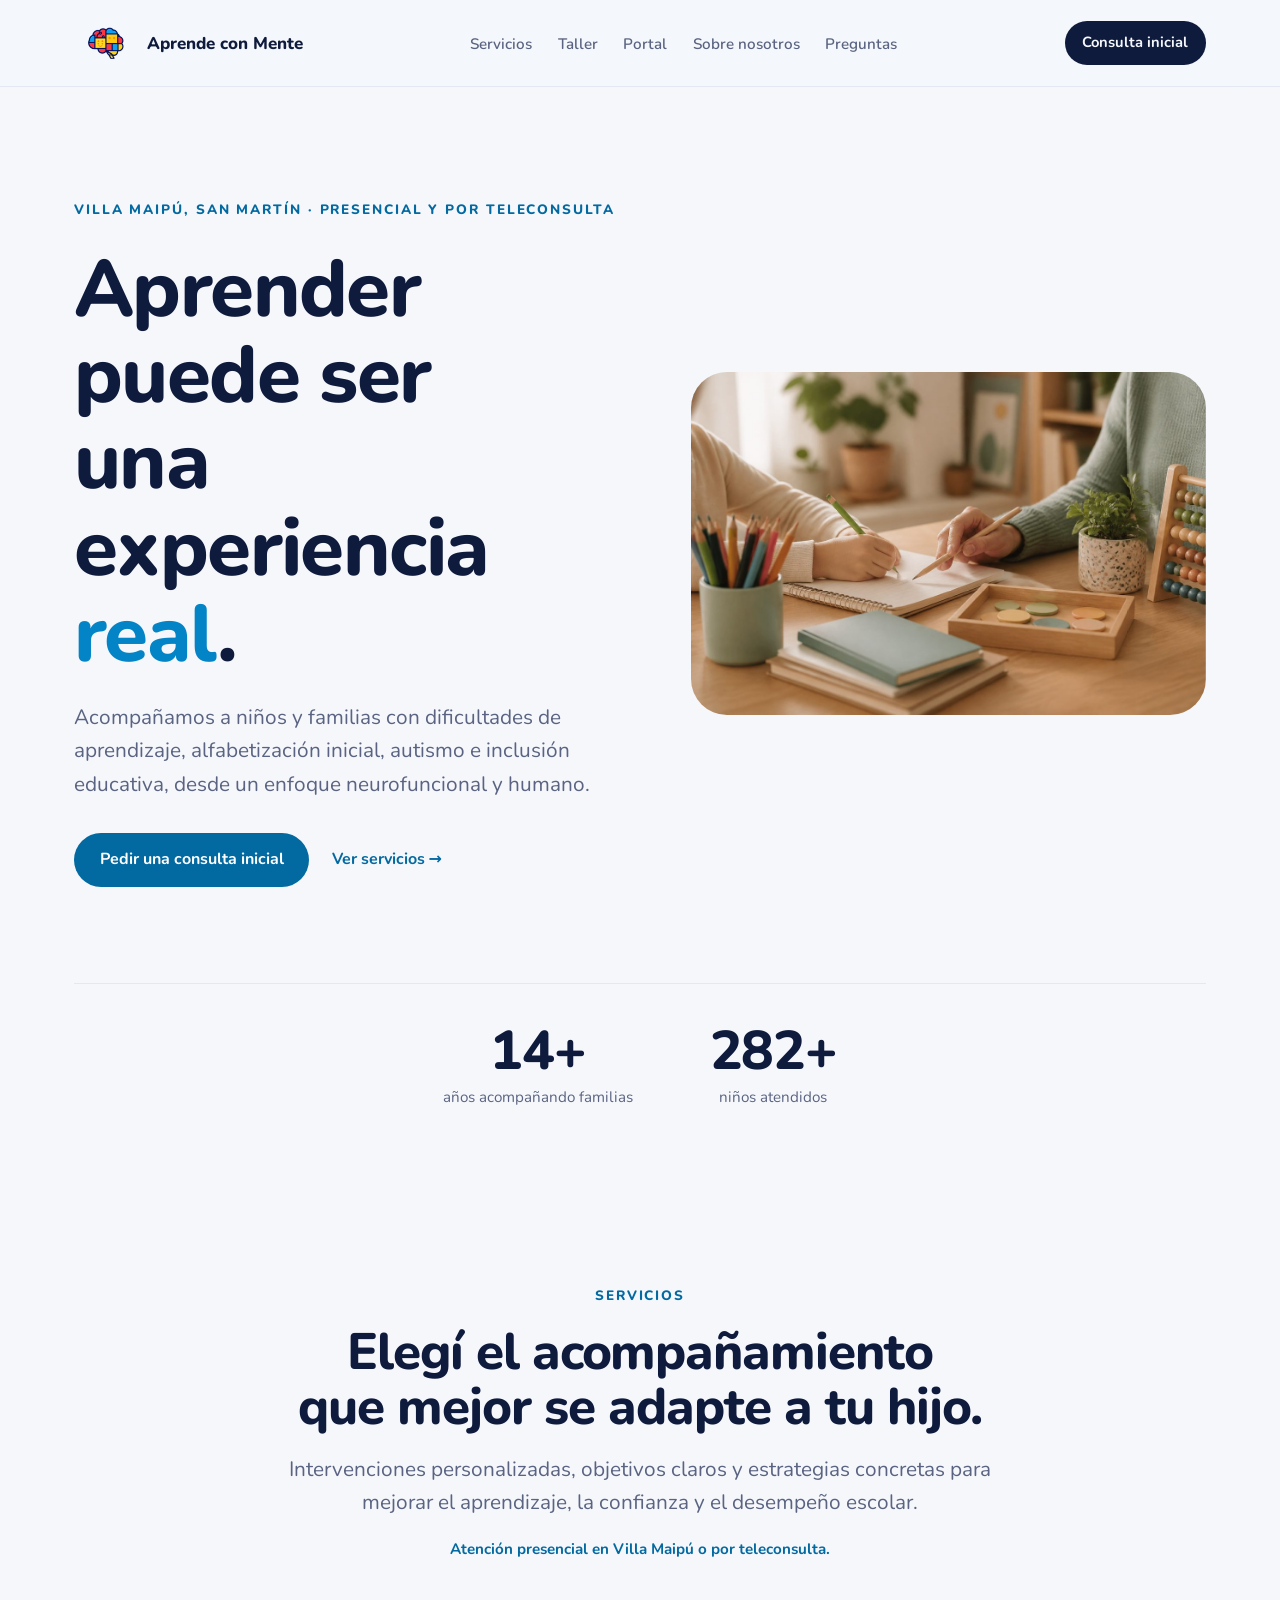
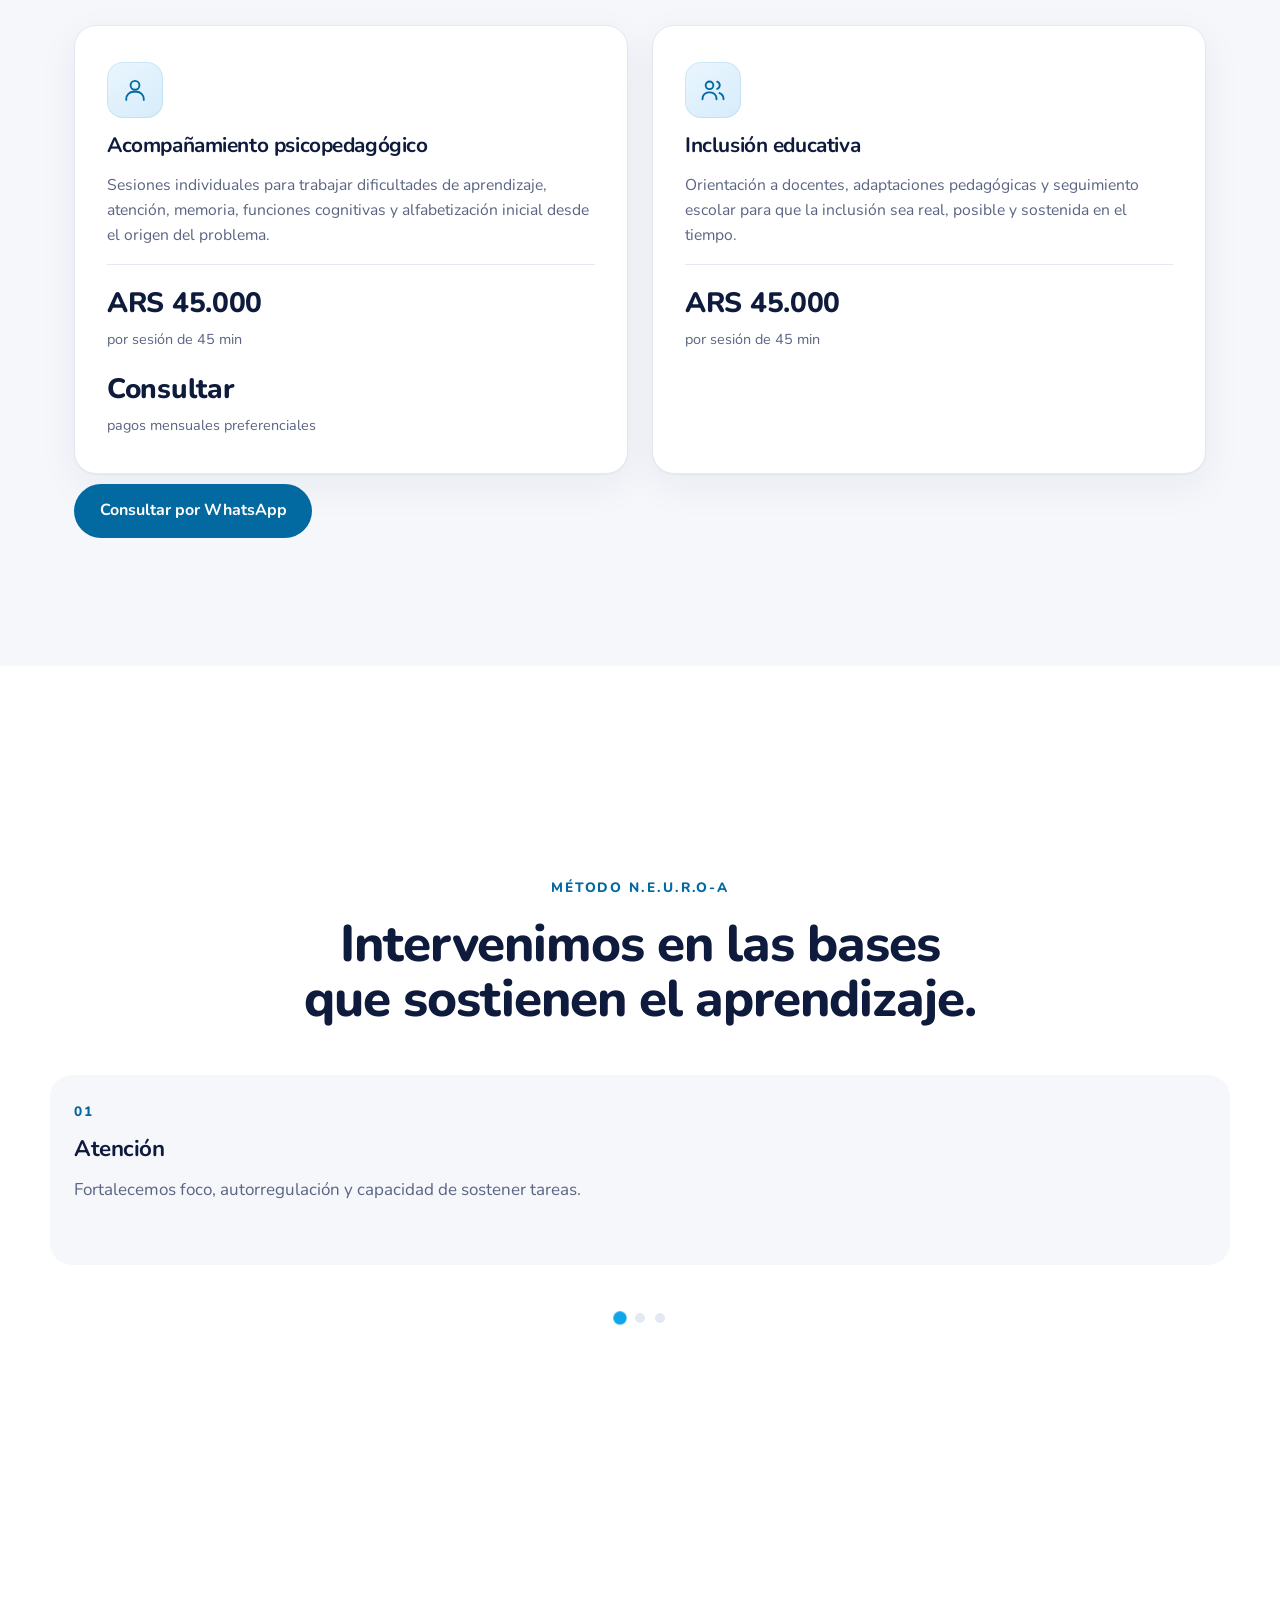
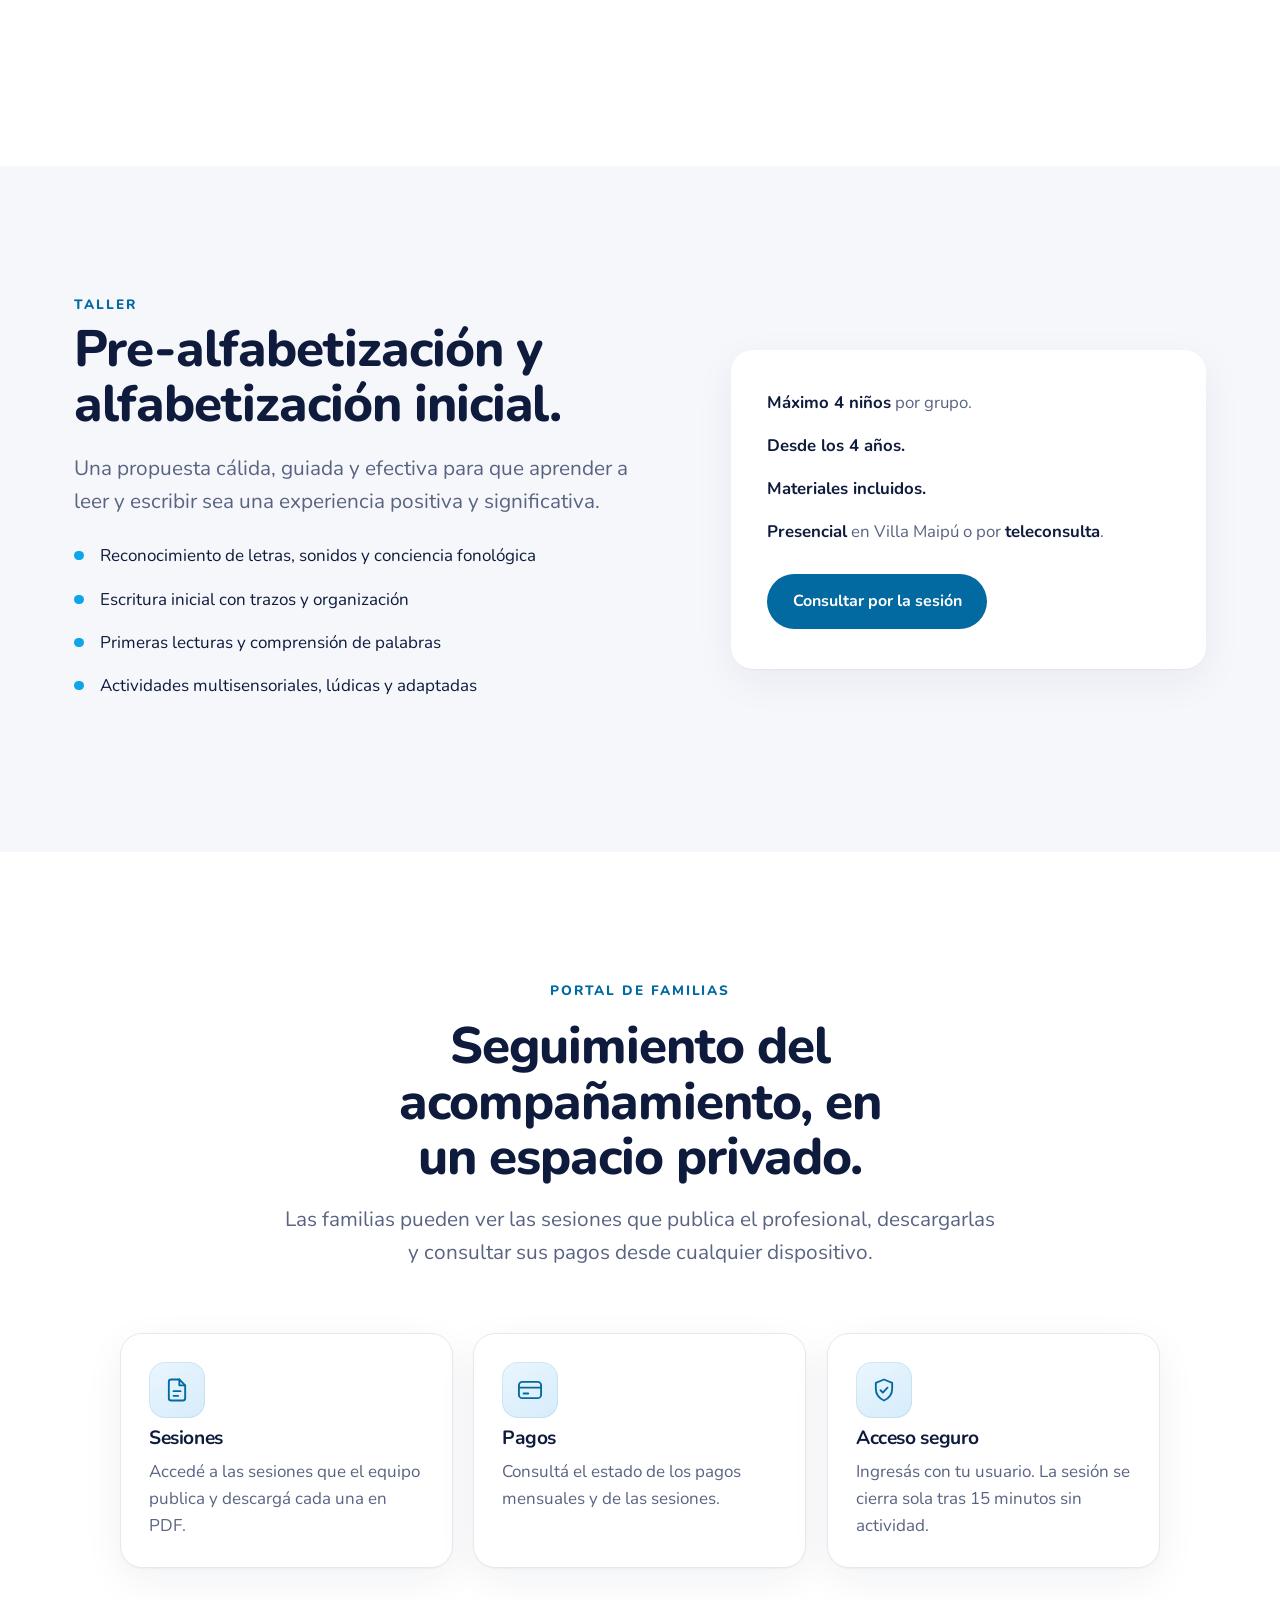
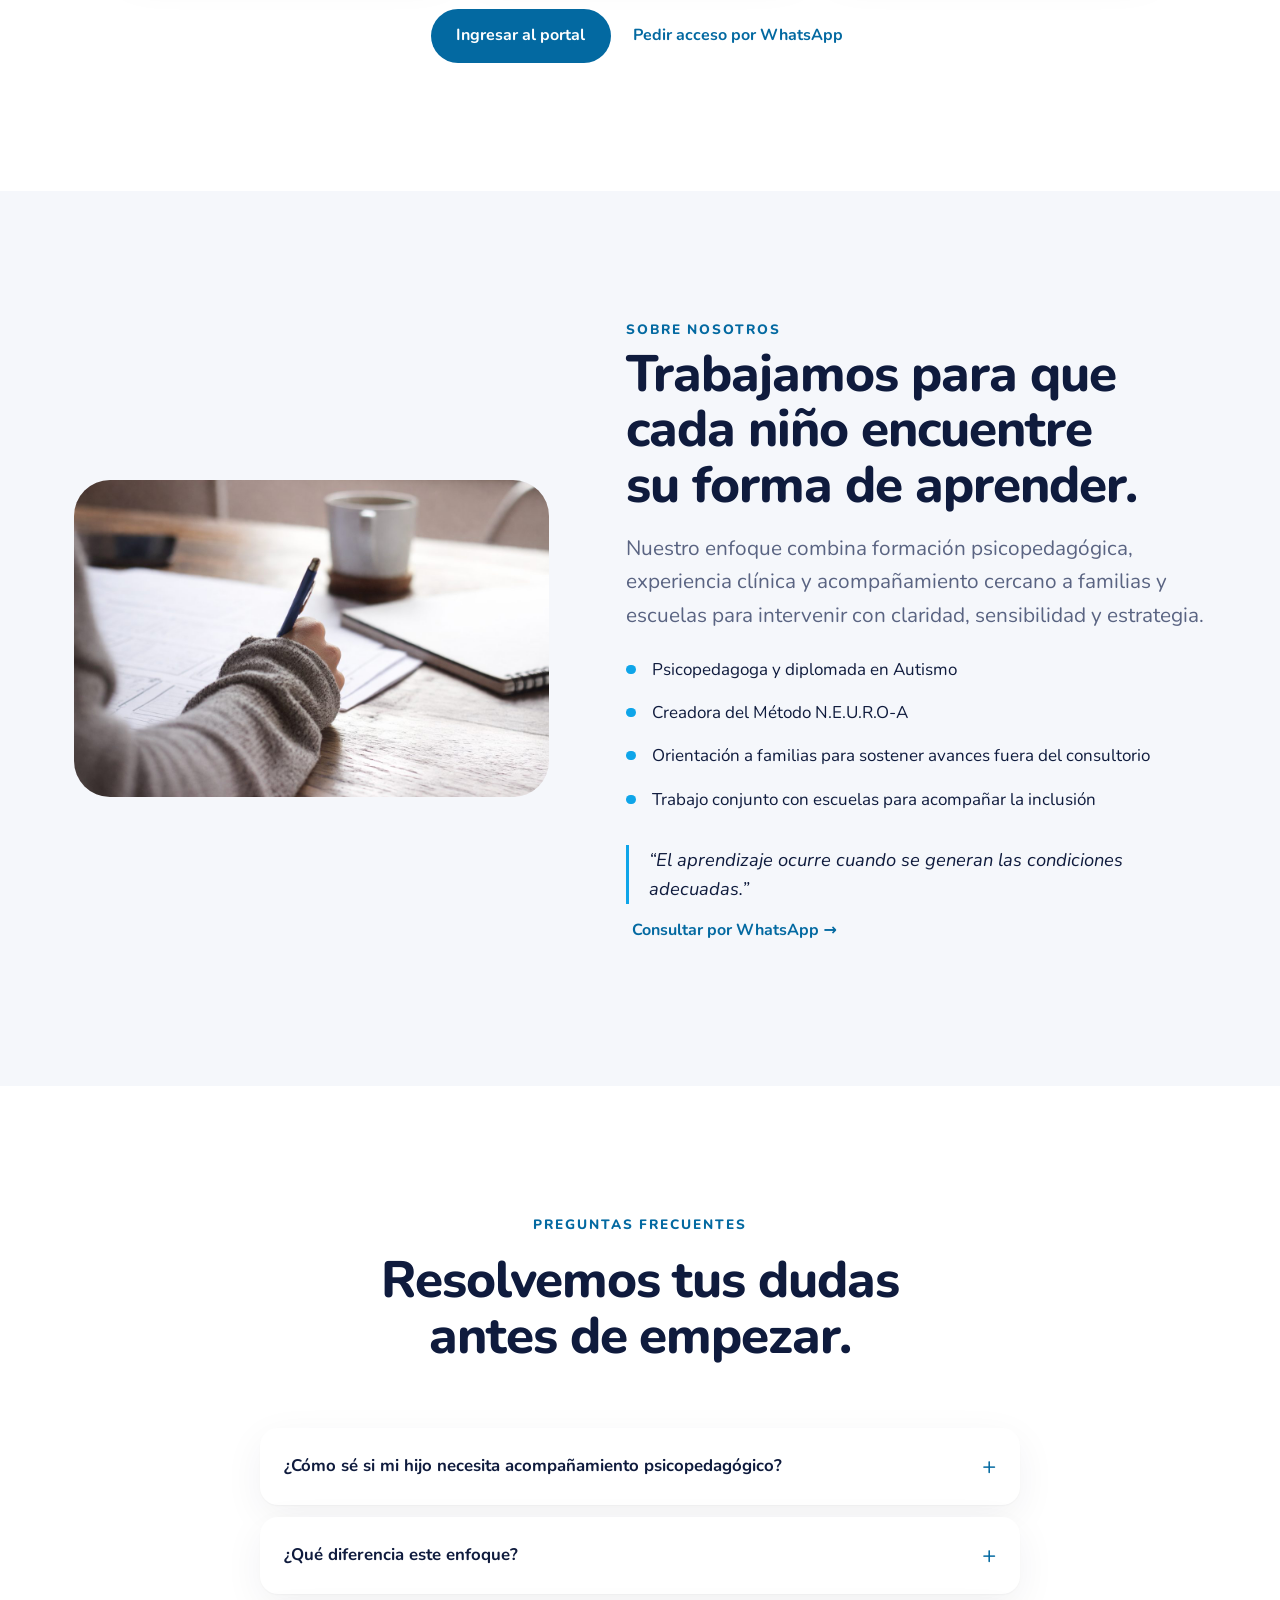
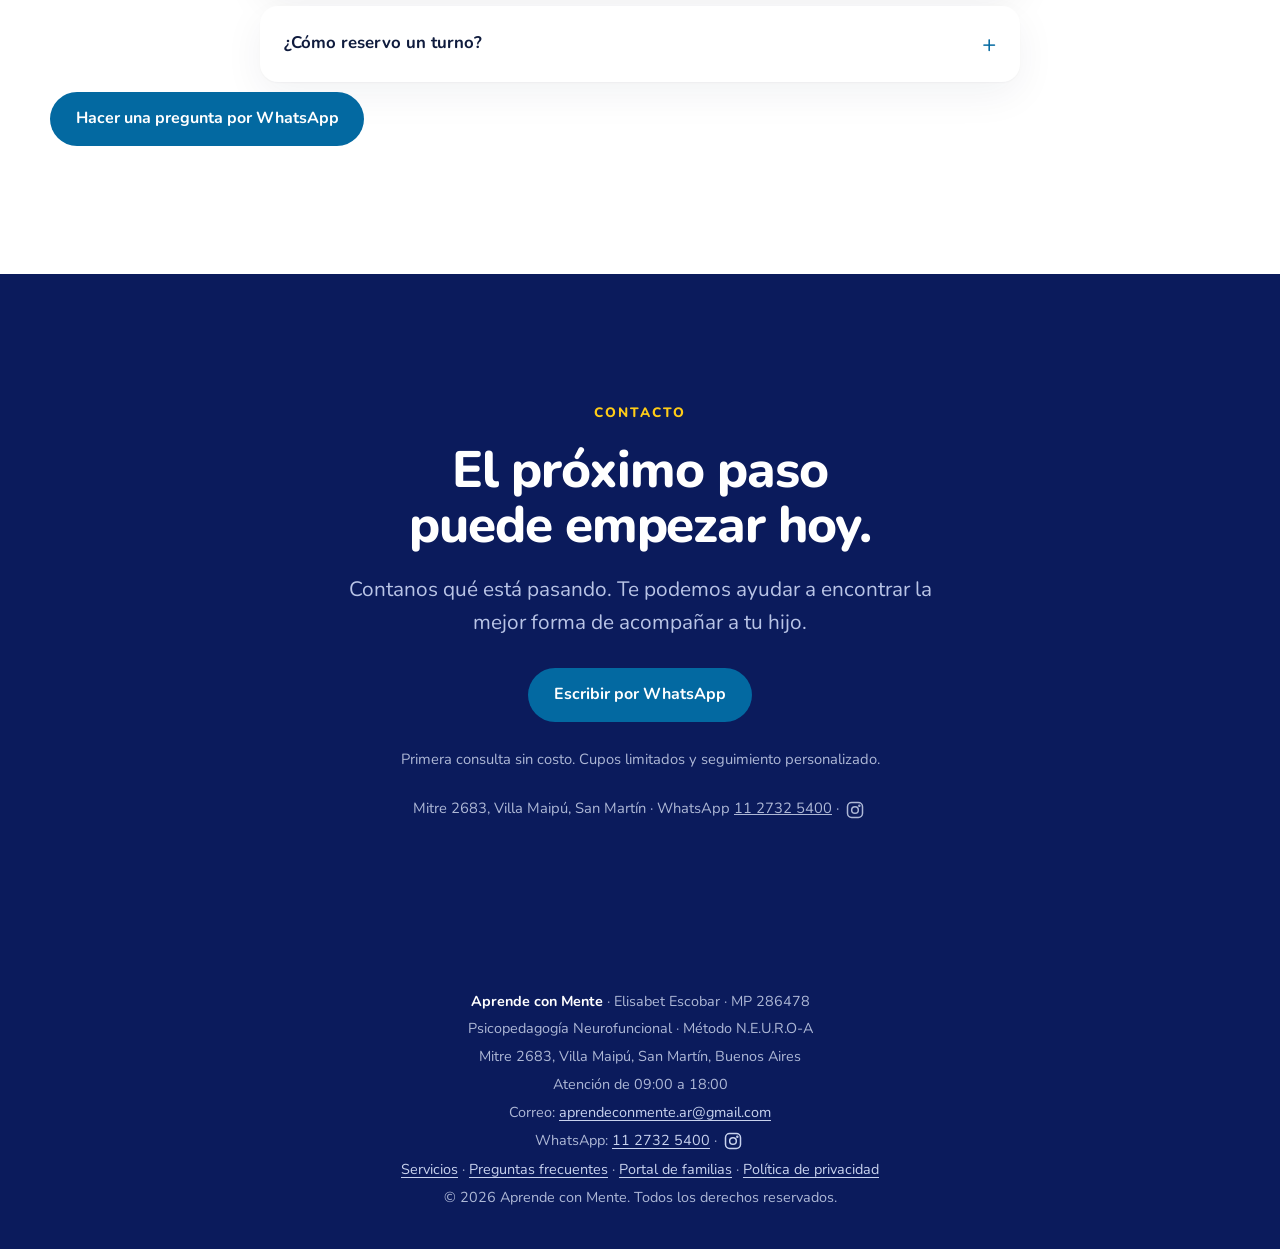
==== commit 1936811b: "Preguntas de vuelta en el menú" ====
--- a/index.html
+++ b/index.html
@@ -50,6 +50,7 @@
         <li><a href="#taller">Taller</a></li>
         <li><a href="#portal">Portal</a></li>
         <li><a href="#sobre-nosotros">Sobre nosotros</a></li>
+        <li><a href="#preguntas">Preguntas</a></li>
       </ul>
       <a class="btn btn-small" href="https://wa.me/5491127325400?text=Hola%20Elisabet%2C%20quiero%20reservar%20una%20consulta%20inicial">Consulta inicial</a>
     </nav>
